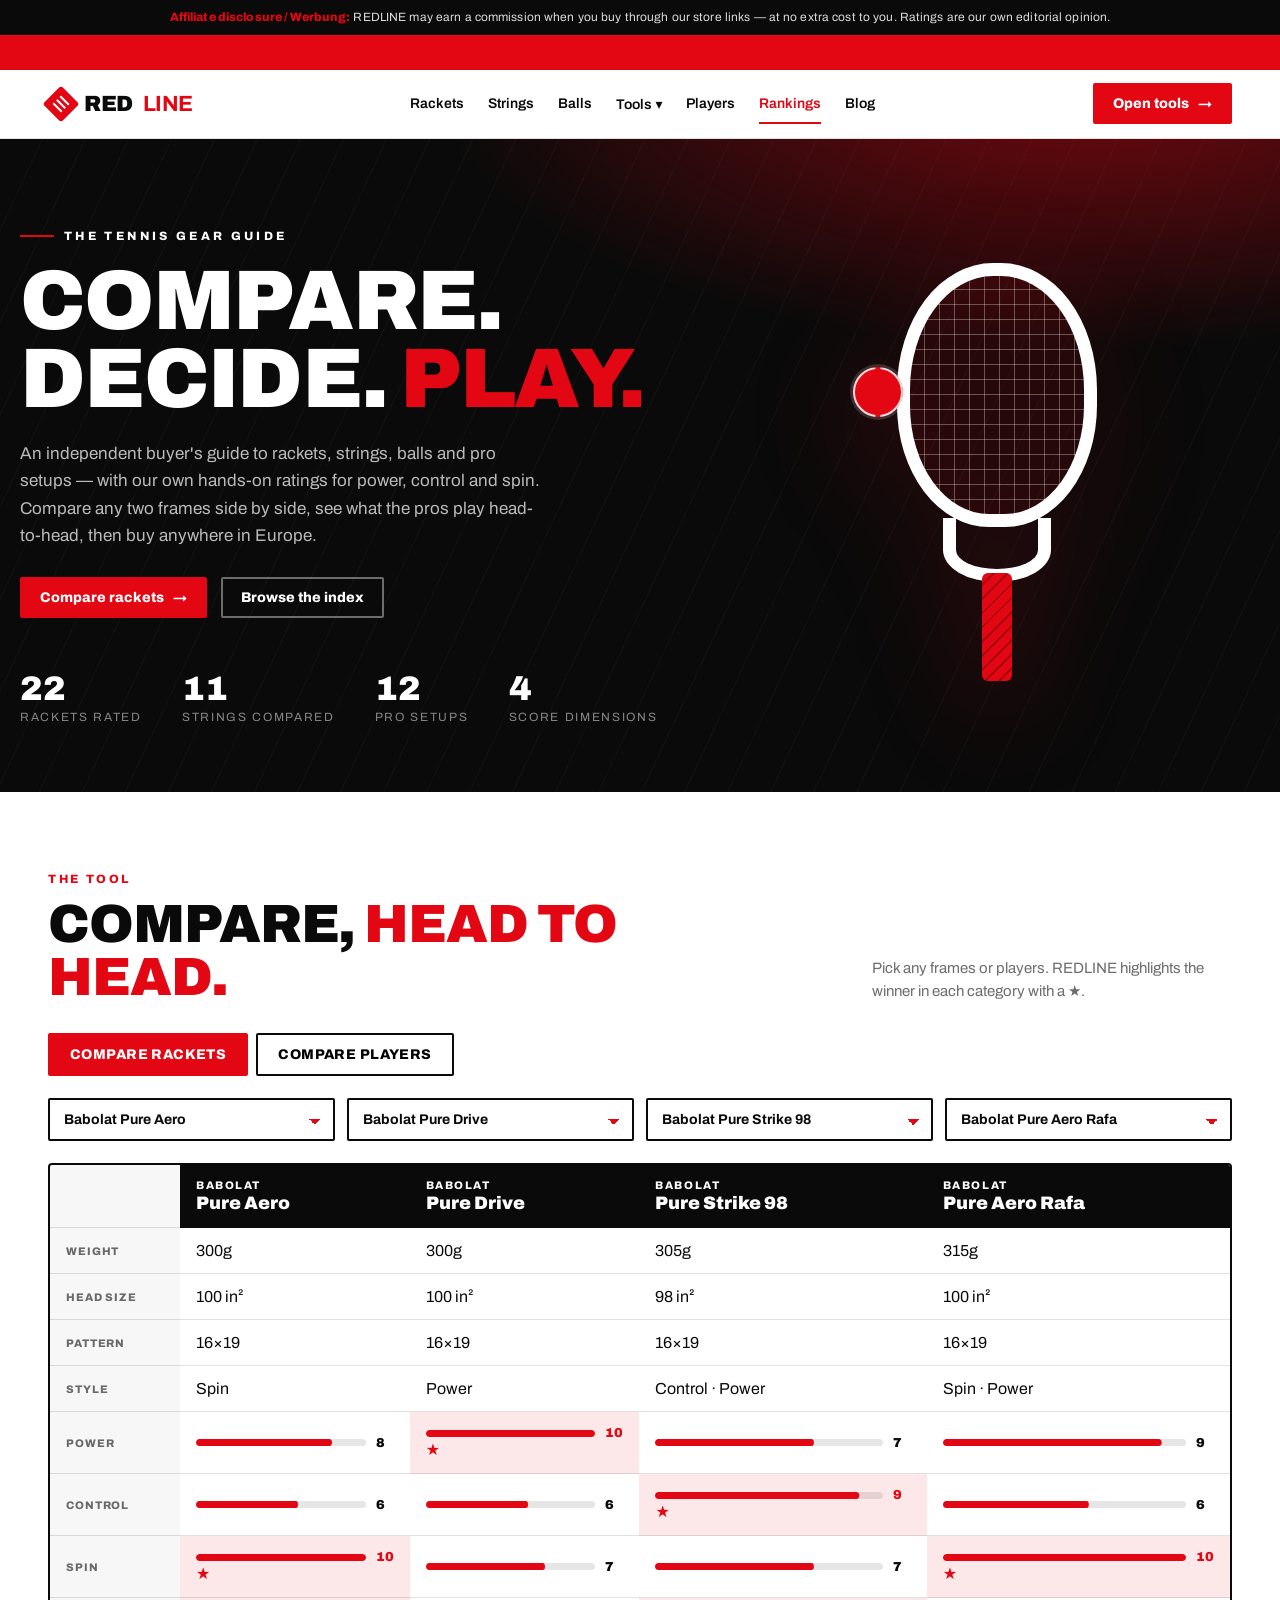
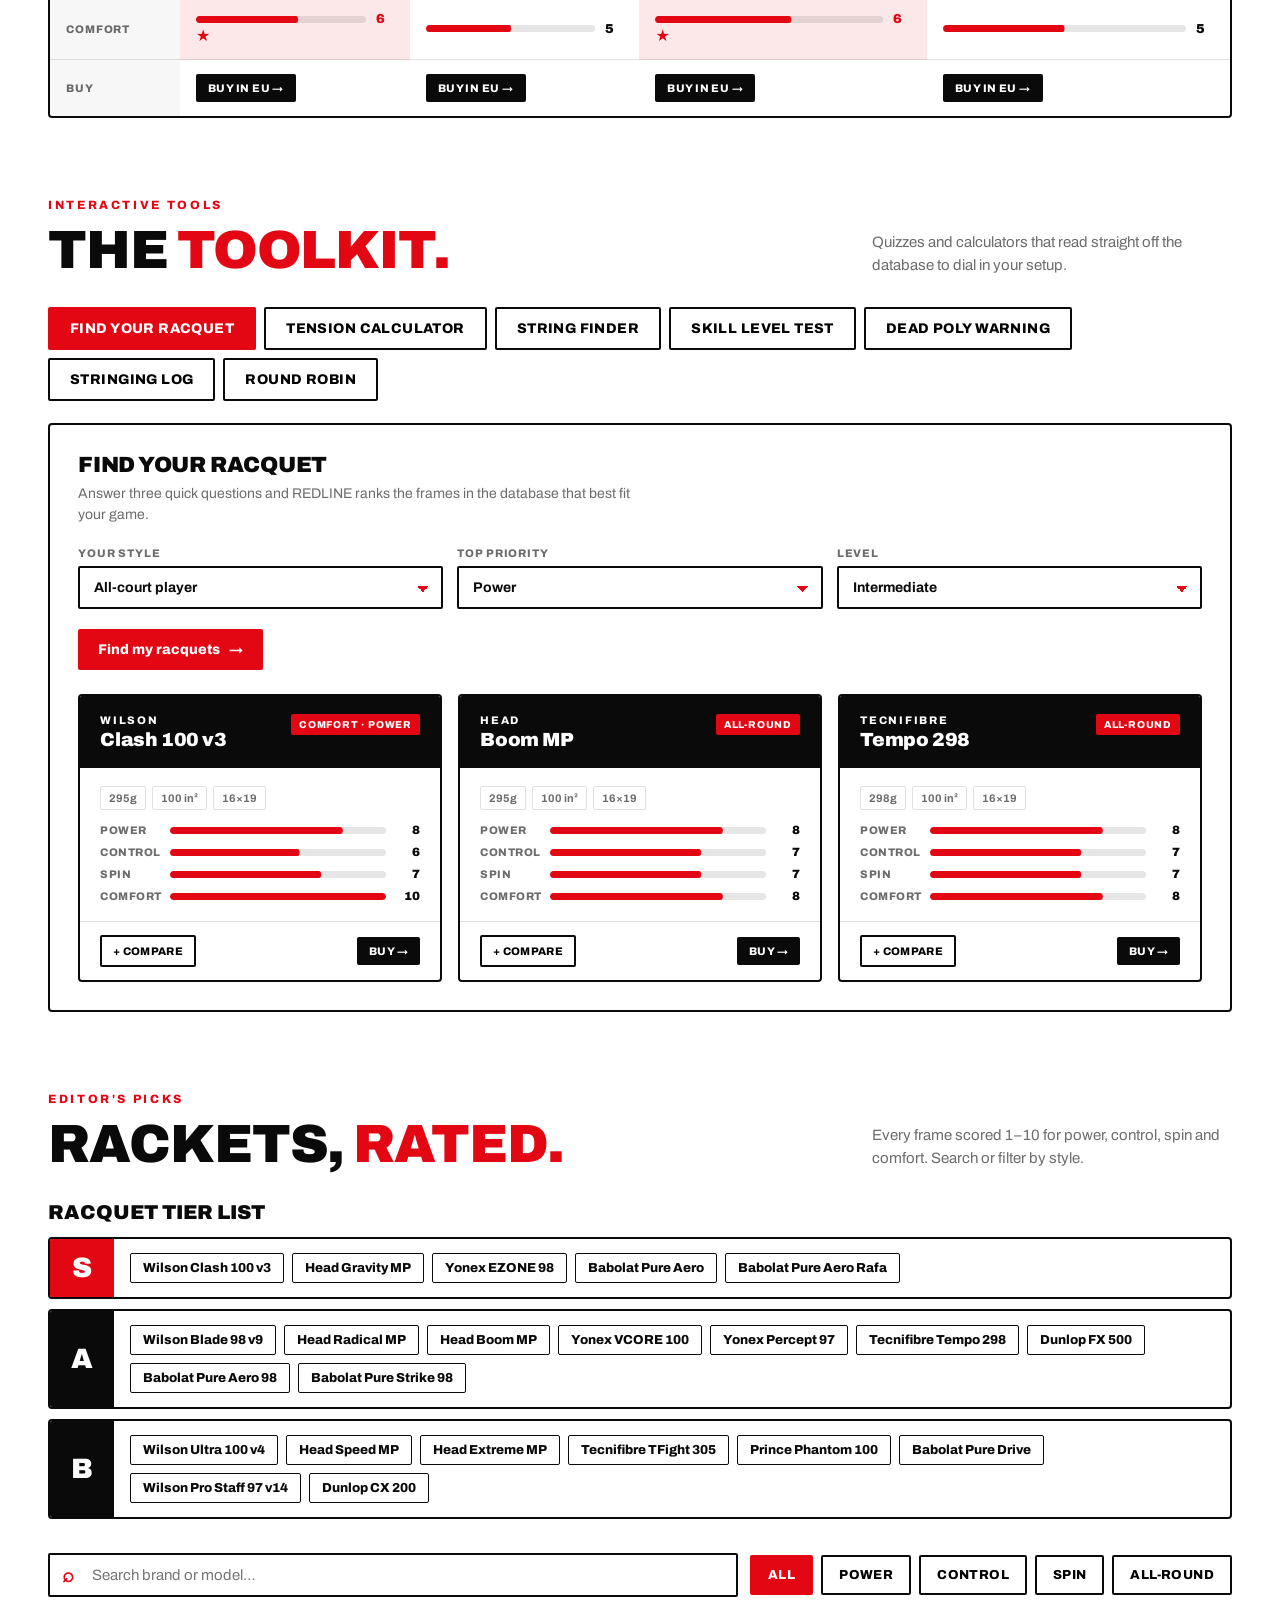
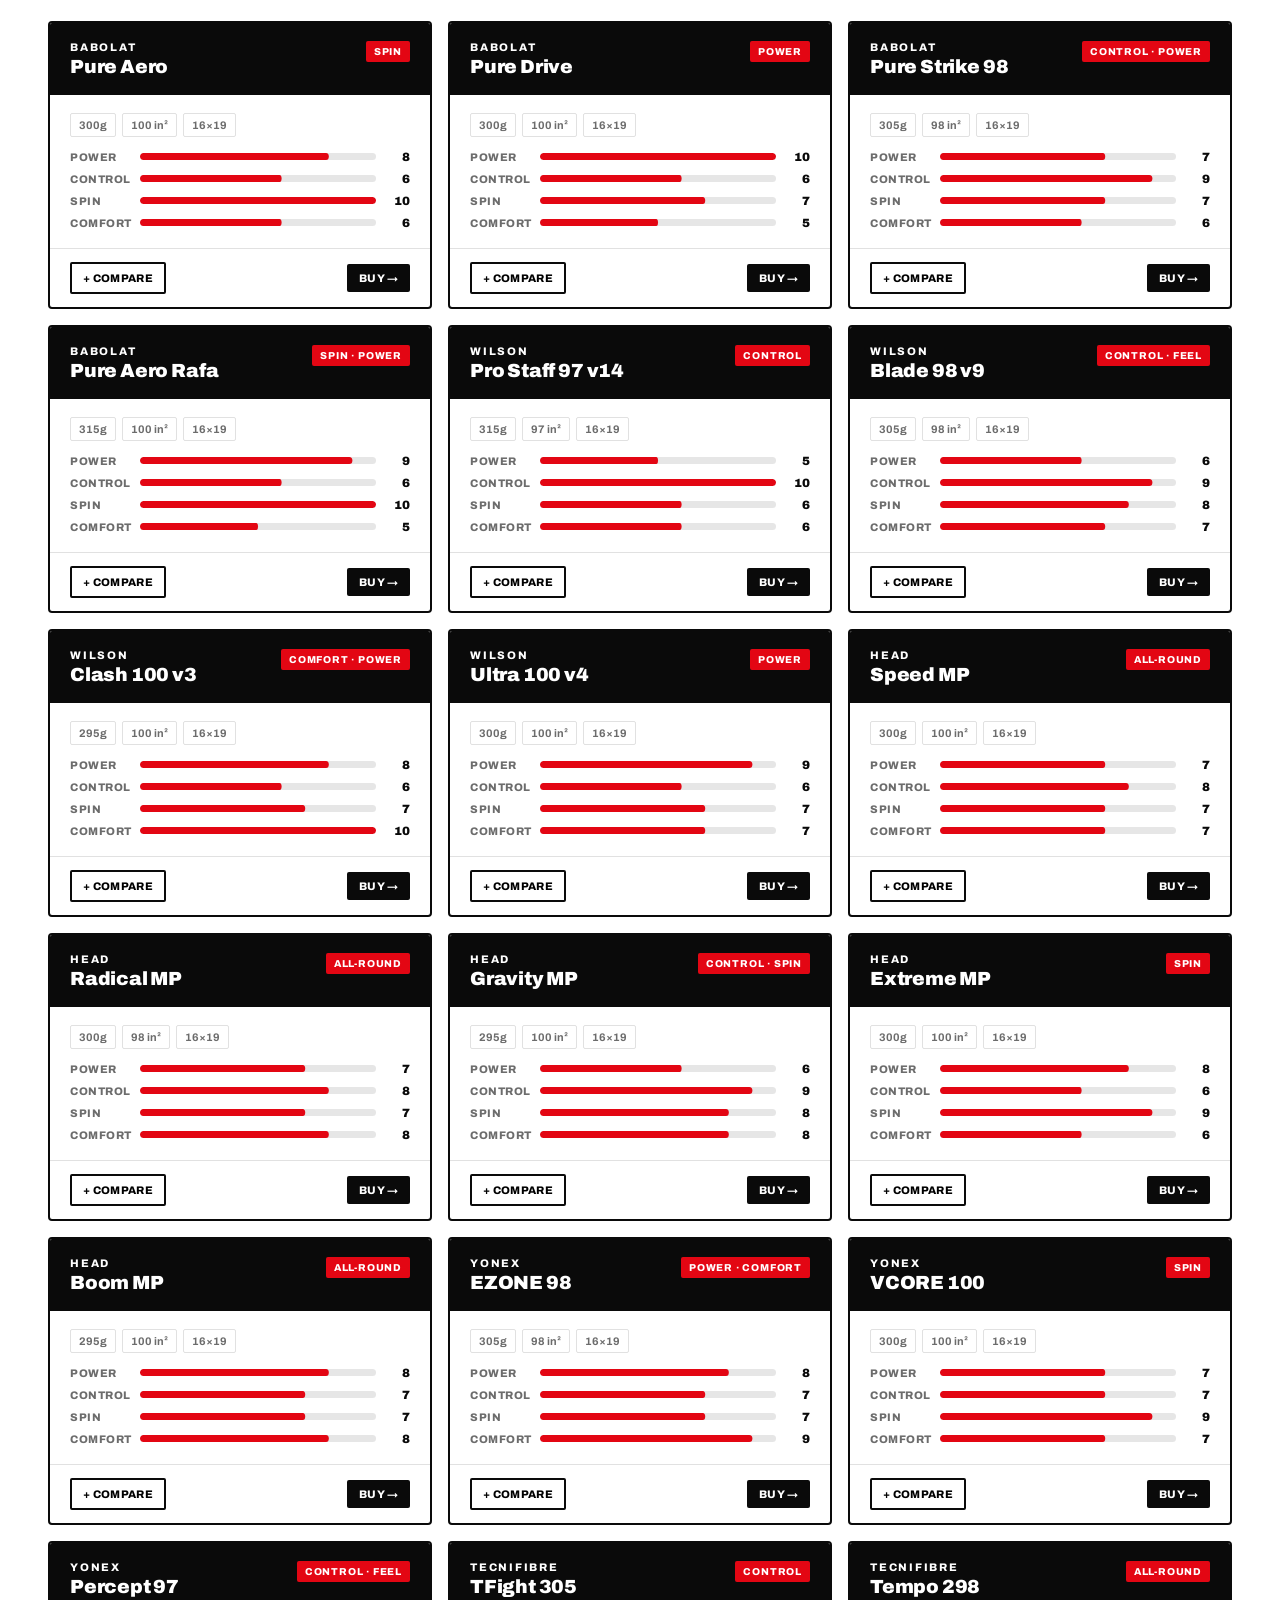
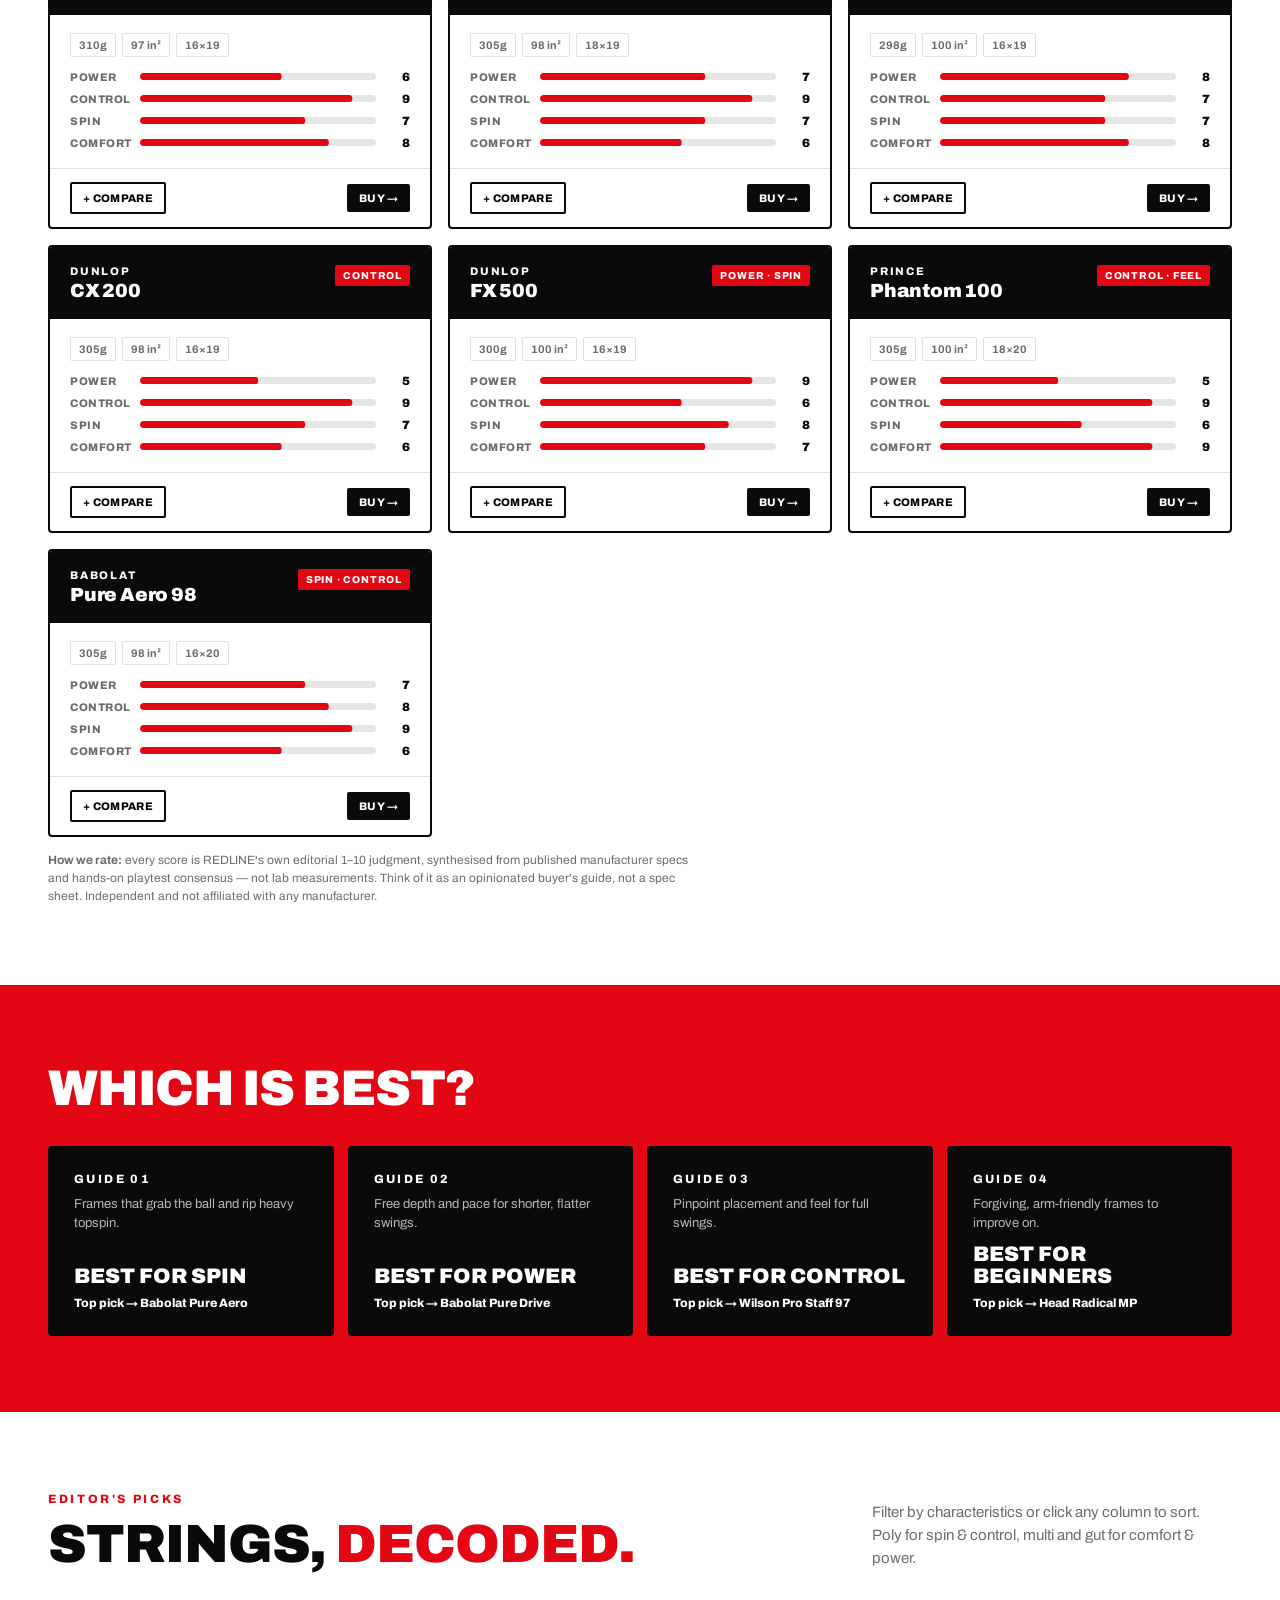
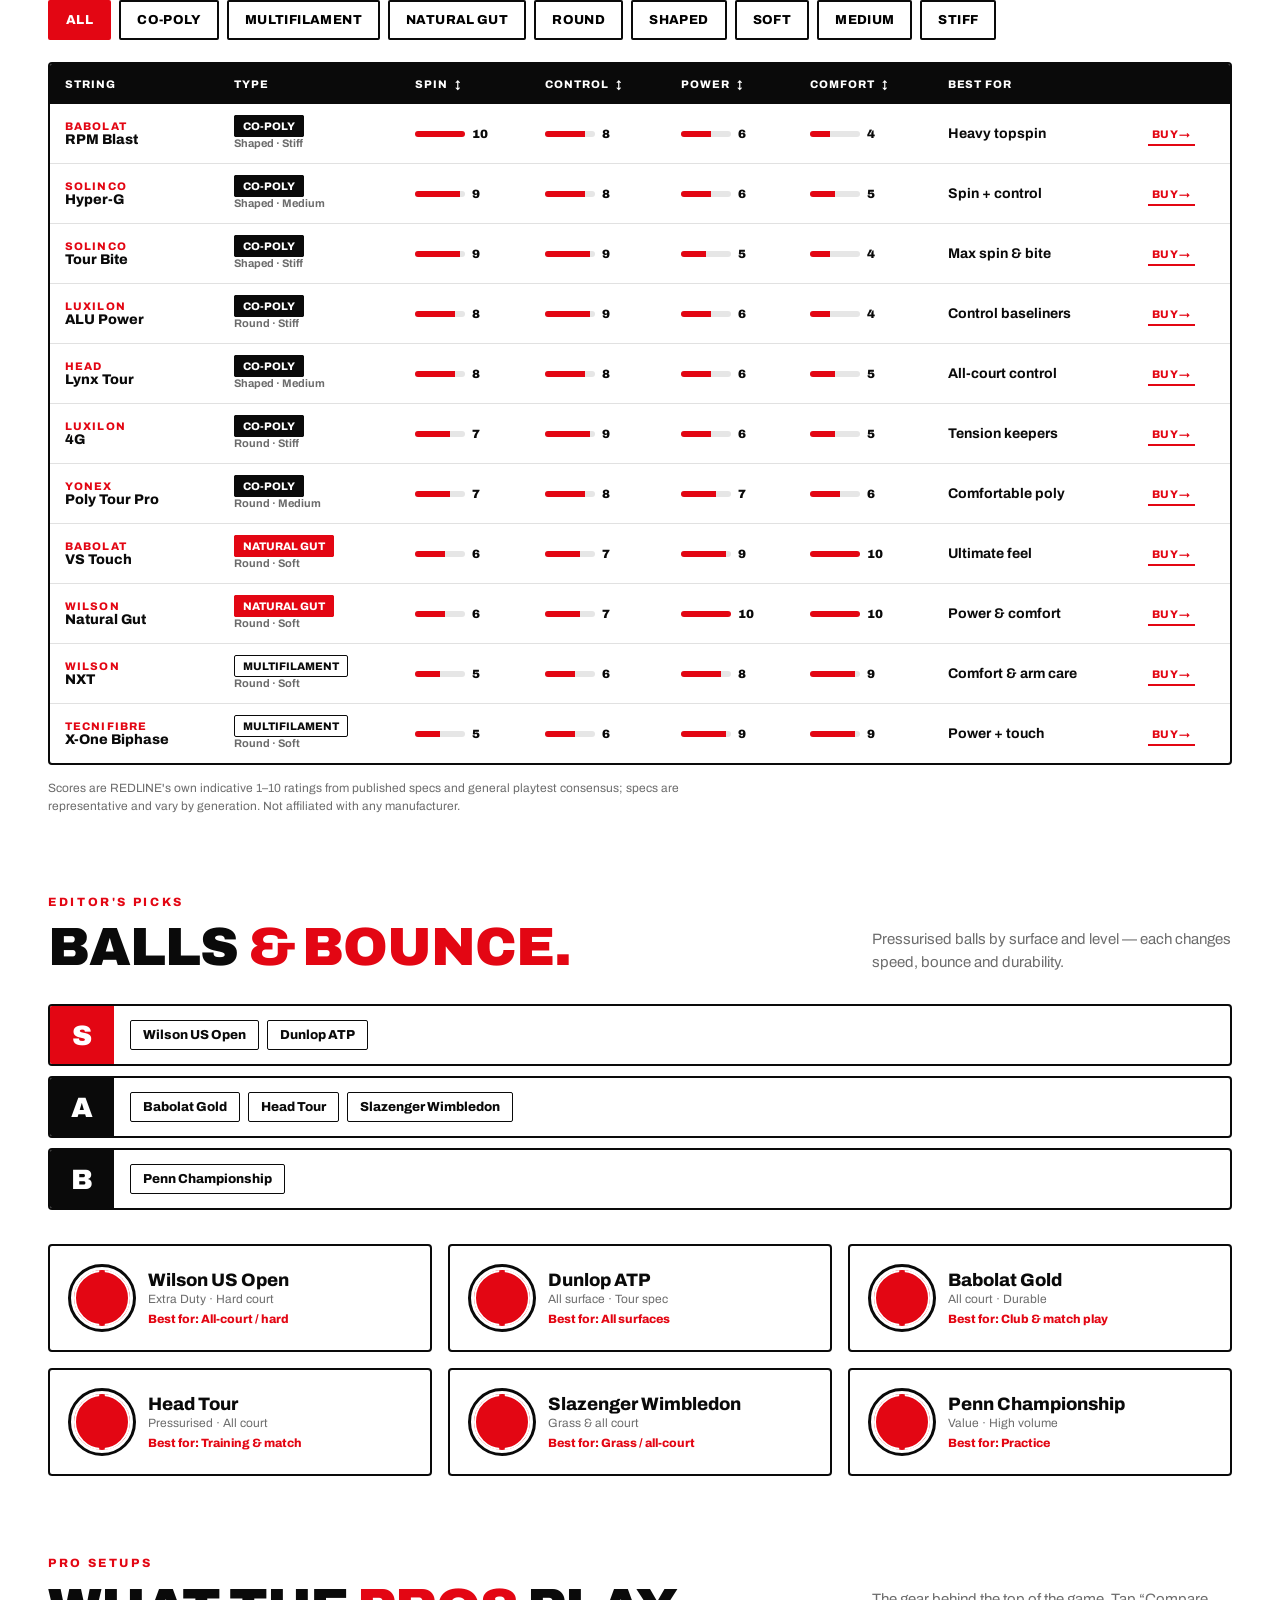
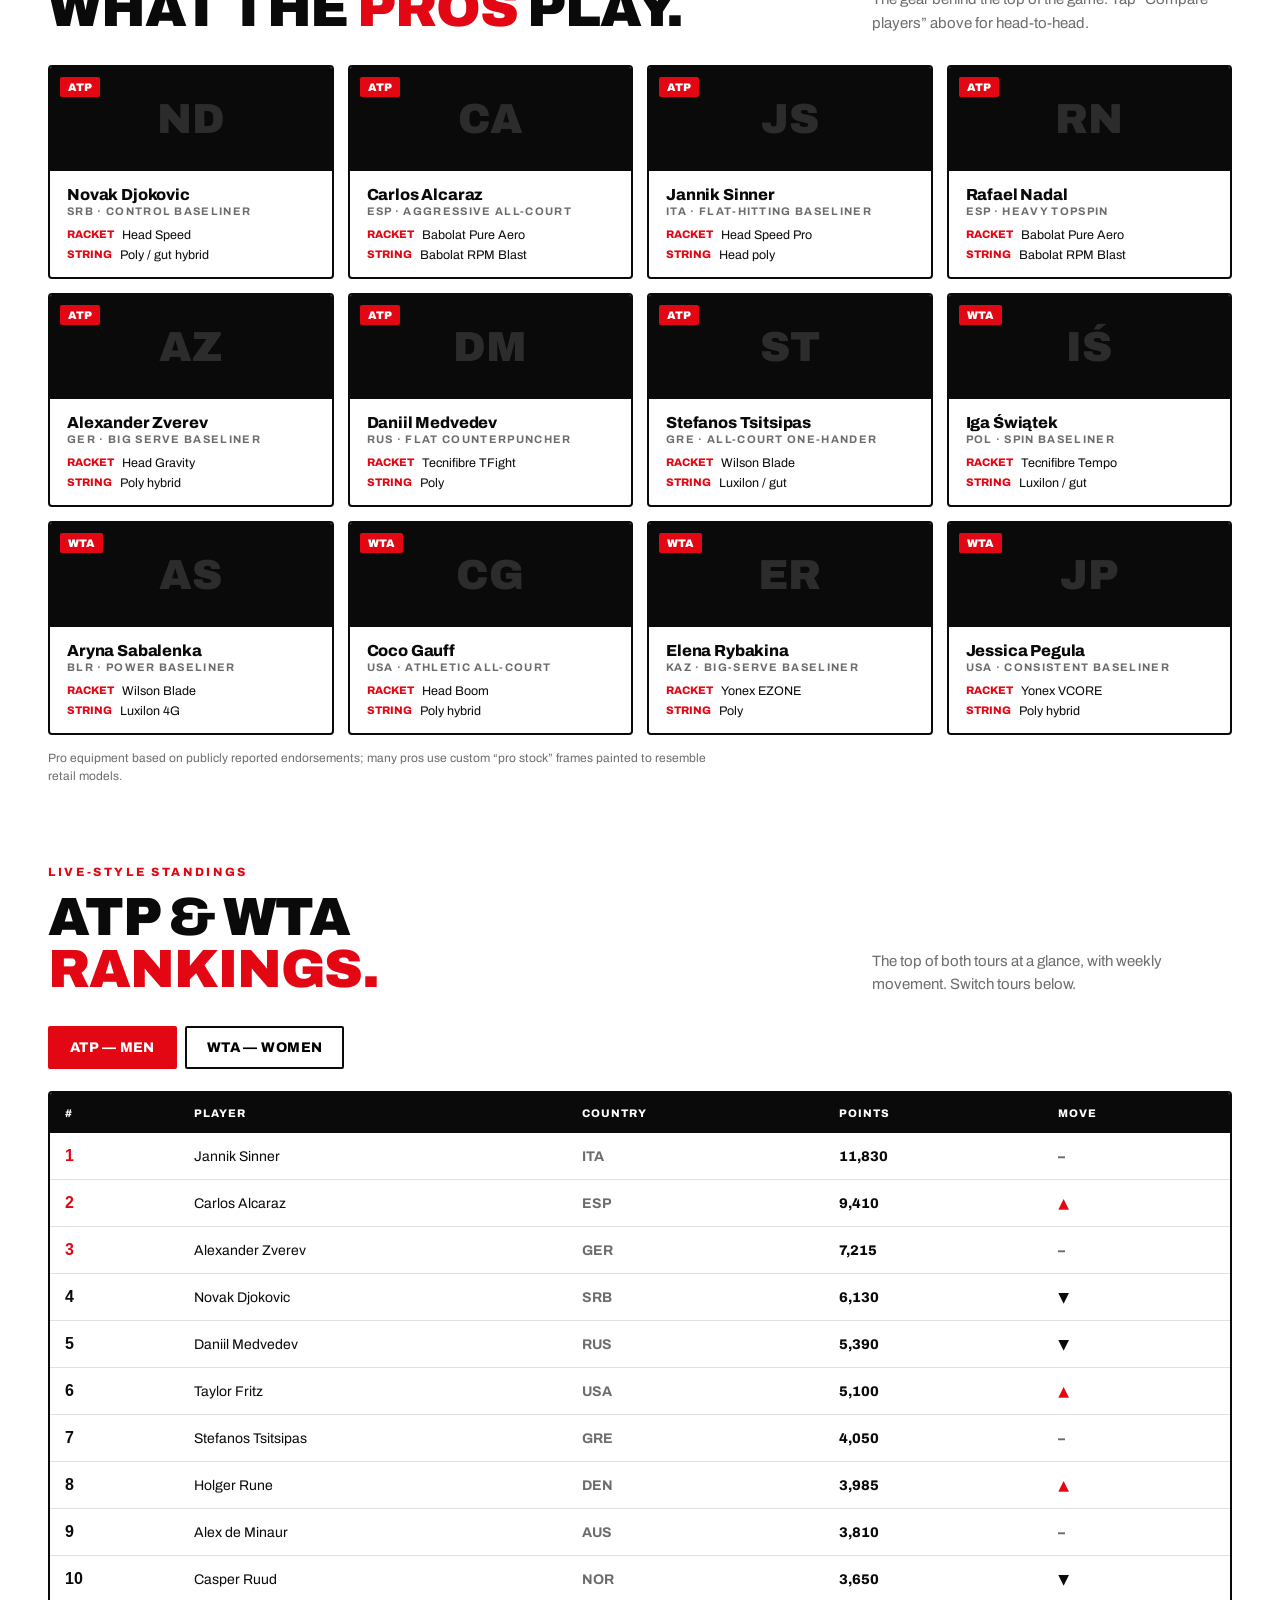
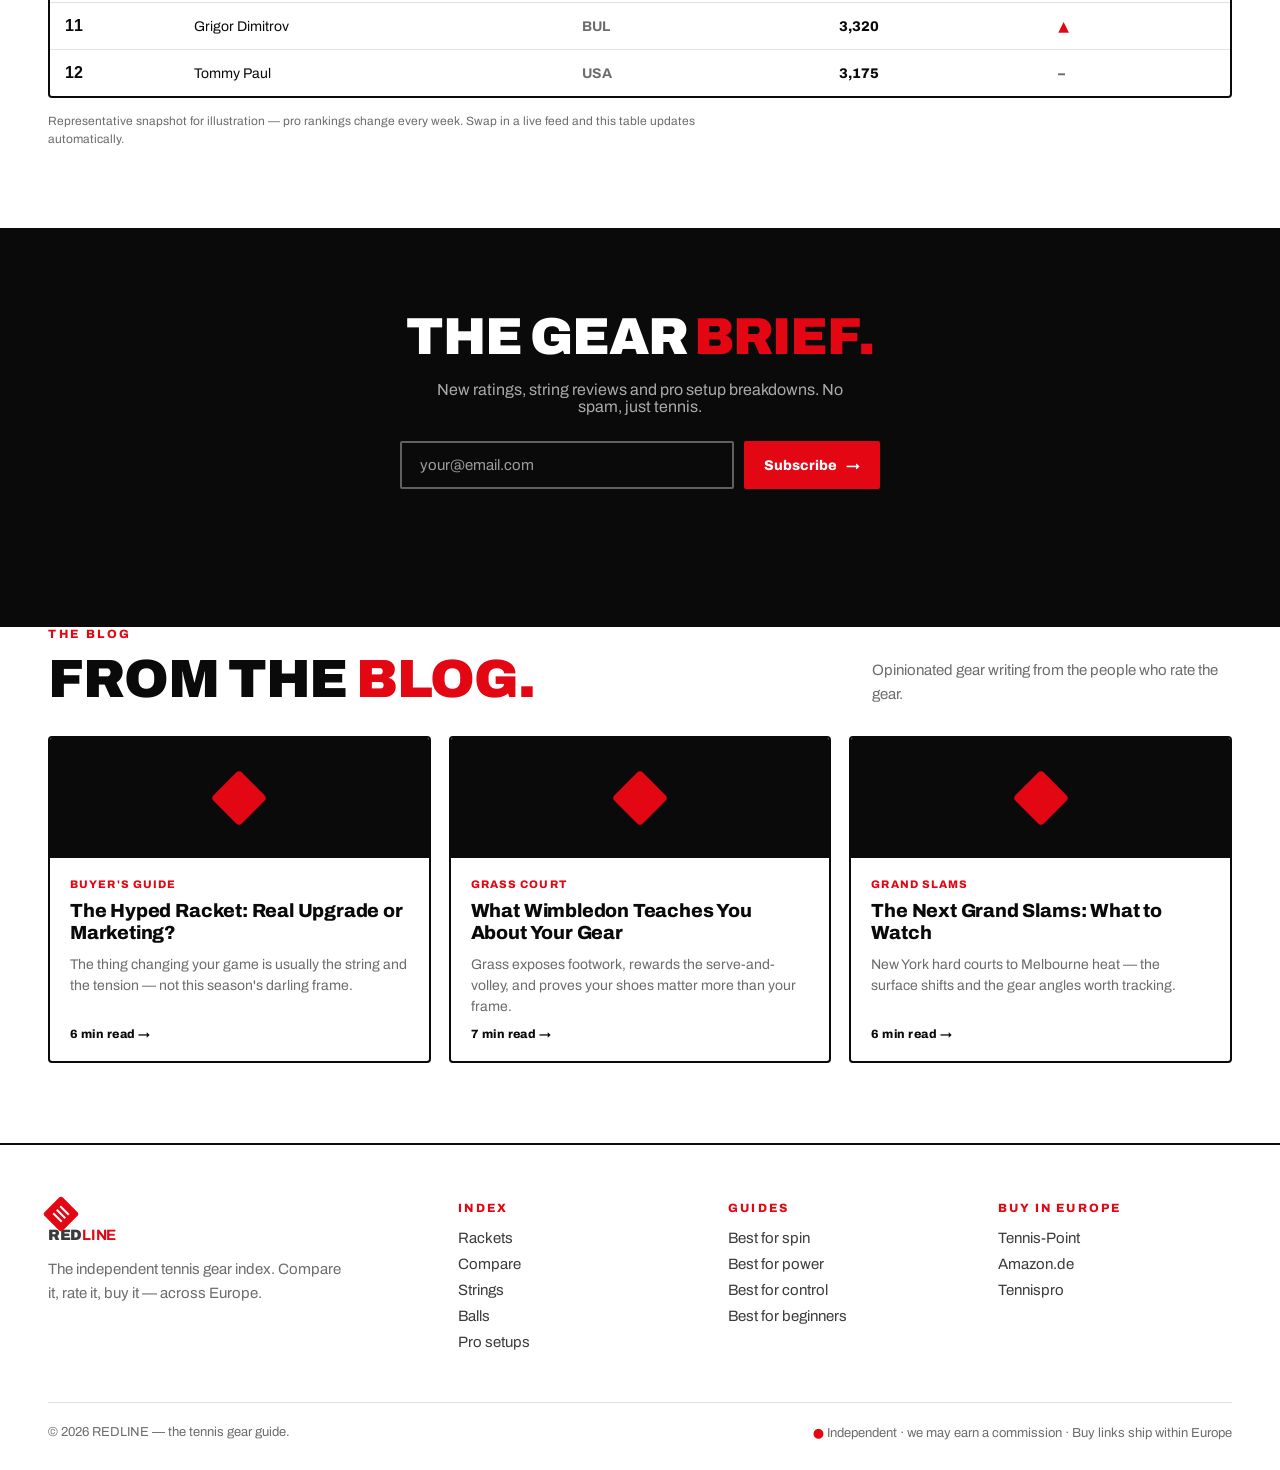
==== index.html @ ac4ca9f0 "REDLINE: multi-page site, blog, a11y + trust + affiliate pass Co-Authored-By: Claude Opus 4.8 (1M co" ====
<!DOCTYPE html>
<html lang="en">
<head>
<meta charset="UTF-8" />
<meta name="viewport" content="width=device-width, initial-scale=1.0" />
<title>REDLINE — The tennis gear guide</title>
<meta name="description" content="REDLINE — the tennis gear guide. Compare rackets and players, search the database, and see power/control/spin ratings. Buy across Europe." />
<link rel="preconnect" href="https://fonts.googleapis.com" />
<link rel="preconnect" href="https://fonts.gstatic.com" crossorigin />
<link href="https://fonts.googleapis.com/css2?family=Archivo:wght@400;500;600;800;900&family=Archivo+Expanded:wght@800;900&display=swap" rel="stylesheet" />
<link rel="stylesheet" href="styles.css" />
</head>
<body>
<a href="#main" class="skip">Skip to content</a>

<div class="disclosure"><b>Affiliate disclosure / Werbung:</b> REDLINE may earn a commission when you buy through our store links — at no extra cost to you. Ratings are our own editorial opinion.</div>

<div class="ticker" aria-hidden="true"><span>
  <b>◆ COMPARE ANY RACKET</b> <b>◆ HEAD-TO-HEAD PRO SETUPS</b> <b>◆ POWER · CONTROL · SPIN SCORES</b> <b>◆ SEARCH THE DATABASE</b> <b>◆ INDEPENDENT REVIEWS</b> <b>◆ BUY ACROSS EUROPE</b>
  <b>◆ COMPARE ANY RACKET</b> <b>◆ HEAD-TO-HEAD PRO SETUPS</b> <b>◆ POWER · CONTROL · SPIN SCORES</b> <b>◆ SEARCH THE DATABASE</b> <b>◆ INDEPENDENT REVIEWS</b> <b>◆ BUY ACROSS EUROPE</b>
</span></div>

<header>
  <div class="wrap nav">
    <a href="#top" class="logo"><span class="mark"></span>RED<b>LINE</b></a>
    <nav class="links">
      <a href="#rackets">Rackets</a>
      <a href="#strings">Strings</a>
      <a href="#balls">Balls</a>
      <button class="megatrigger" id="megaBtn" type="button">Tools ▾</button>
      <a href="#players">Players</a>
      <a href="#rankings">Rankings</a>
      <a href="blog/index.html">Blog</a>
    </nav>
    <a class="btn btn-red" href="#tools">Open tools <span class="arw">→</span></a>
    <button class="burger" id="burgerBtn" type="button" aria-label="Open menu" aria-expanded="false" aria-controls="mega"><span></span><span></span><span></span></button>
  </div>
  <div class="mega" id="mega">
    <div class="wrap megagrid">
      <div class="mcol">
        <h6><span class="mi"></span> Tennis Racquets</h6>
        <a class="mlink" onclick="openTool('find')"><b>Find a Racquet</b><i>Answer a few questions, get frames that fit your game.</i></a>
        <a class="mlink" onclick="goCompare('rackets')"><b>Compare Racquets</b><i>Up to 4 side by side — specs and scores.</i></a>
        <a class="mlink" onclick="goSearch()"><b>Search All Racquets</b><i>Browse every frame by brand, spec or style.</i></a>
        <a class="mlink" onclick="goComfort()"><b>Racquet Comfort Score</b><i>See how arm-friendly a frame really is.</i></a>
        <a class="mlink" onclick="goto('#players')"><b>Pro Player Setups</b><i>What the tour actually plays.</i></a>
      </div>
      <div class="mcol">
        <h6><span class="mi"></span> Tennis Balls</h6>
        <a class="mlink" onclick="goto('#balls')"><b>Ball Tier List</b> <span class="nw">Ranked</span><i>Every ball ranked S to B tier.</i></a>
        <a class="mlink" onclick="goto('#balls')"><b>Search All Balls</b><i>Browse balls by surface and level.</i></a>
        <a class="mlink" onclick="goto('#balls')"><b>Find Tennis Balls</b><i>Match a ball to your court and level.</i></a>
      </div>
      <div class="mcol">
        <h6><span class="mi"></span> Tennis Strings</h6>
        <a class="mlink" onclick="openTool('string')"><b>Find Tennis Strings</b> <span class="nw">New</span><i>Slide once, get an instant recommendation.</i></a>
        <a class="mlink" onclick="goto('#strings')"><b>Compare &amp; Sort Strings</b><i>Rank the full table by spin, control or comfort.</i></a>
        <a class="mlink" onclick="goto('#strings')"><b>Search All Strings</b><i>Filter by type and characteristics.</i></a>
      </div>
      <div class="mcol">
        <h6><span class="mi"></span> Others</h6>
        <a class="mlink" onclick="openTool('tension')"><b>Perfect Tension Calculator</b> <span class="nw">Popular</span><i>One tension range dialled to how you play.</i></a>
        <a class="mlink" onclick="openTool('deadpoly')"><b>Dead Poly Warning</b><i>Know when your poly bed has gone dead.</i></a>
        <a class="mlink" onclick="openTool('skill')"><b>Skill Level Test</b><i>Estimate your real playing level in 4 taps.</i></a>
        <a class="mlink" onclick="openTool('log')"><b>Stringing Log</b><i>Track every restring and its age.</i></a>
        <a class="mlink" onclick="openTool('find')"><b>Beginner Setup Quest</b><i>Build a first racquet + string setup, no guessing.</i></a>
        <a class="mlink" onclick="openTool('rr')"><b>Round Robin Generator</b><i>Fair singles schedules — export to CSV.</i></a>
        <a class="mlink" onclick="goto('#rankings')"><b>ATP / WTA Rankings</b><i>Live-style tour standings.</i></a>
        <a class="mlink" onclick="goto('#guides')"><b>Buying Guides</b><i>Best for spin, power, control, beginners.</i></a>
      </div>
    </div>
  </div>
</header>
<a id="top"></a>

<main id="main">
<section class="hero" style="padding:0">
  <div class="wrap hero-inner">
    <div class="hcopy">
      <span class="kicker reveal in">The tennis gear guide</span>
      <h1 class="reveal in">Compare. Decide. <em>Play.</em></h1>
      <p class="reveal in">An independent buyer's guide to rackets, strings, balls and pro setups — with our own hands-on ratings for power, control and spin. Compare any two frames side by side, see what the pros play head-to-head, then buy anywhere in Europe.</p>
      <div class="hero-cta reveal in">
        <a class="btn btn-red" href="#compare">Compare rackets <span class="arw">→</span></a>
        <a class="btn btn-ghost" href="#rackets">Browse the index</a>
      </div>
      <div class="hstats reveal in">
        <div class="s"><b id="statR">0</b><span>Rackets rated</span></div>
        <div class="s"><b id="statS">0</b><span>Strings compared</span></div>
        <div class="s"><b id="statP">0</b><span>Pro setups</span></div>
        <div class="s"><b>4</b><span>Score dimensions</span></div>
      </div>
    </div>
    <div class="racq reveal in" aria-hidden="true">
      <div class="rhead"></div><div class="rsv"></div><div class="rsh"></div><div class="rthroat"></div><div class="rhandle"></div><div class="rball"></div>
    </div>
  </div>
</section>

<!-- COMPARE TOOL -->
<section id="compare">
  <div class="wrap">
    <div class="shead reveal">
      <div class="lft"><span class="eyebrow">The tool</span><h2>Compare, <em>head to head.</em></h2></div>
      <p class="sub">Pick any frames or players. REDLINE highlights the winner in each category with a ★.</p>
    </div>
    <div class="cmp-tabs reveal">
      <button class="cmp-tab on" data-t="rackets" onclick="switchCmp('rackets')">Compare rackets</button>
      <button class="cmp-tab" data-t="players" onclick="switchCmp('players')">Compare players</button>
    </div>

    <div id="cmpRackets">
      <div class="cmp-pick">
        <select class="sel" id="cr0" aria-label="Compare racket slot 1"></select>
        <select class="sel" id="cr1" aria-label="Compare racket slot 2"></select>
        <select class="sel" id="cr2" aria-label="Compare racket slot 3"></select>
        <select class="sel" id="cr3" aria-label="Compare racket slot 4"></select>
      </div>
      <div class="cmptbl reveal"><table id="crTable"></table></div>
    </div>

    <div id="cmpPlayers" style="display:none">
      <div class="cmp-pick">
        <select class="sel" id="cp0" aria-label="Compare player slot 1"></select>
        <select class="sel" id="cp1" aria-label="Compare player slot 2"></select>
      </div>
      <div id="h2h" class="reveal"></div>
    </div>
  </div>
</section>

<!-- TOOLS -->
<section id="tools" style="padding-top:0">
  <div class="wrap">
    <div class="shead reveal">
      <div class="lft"><span class="eyebrow">Interactive tools</span><h2>The <em>toolkit.</em></h2></div>
      <p class="sub">Quizzes and calculators that read straight off the database to dial in your setup.</p>
    </div>
    <div class="cmp-tabs reveal" id="toolTabs" style="flex-wrap:wrap">
      <button class="cmp-tab on" data-tool="find" onclick="openTool('find')">Find your racquet</button>
      <button class="cmp-tab" data-tool="tension" onclick="openTool('tension')">Tension calculator</button>
      <button class="cmp-tab" data-tool="string" onclick="openTool('string')">String finder</button>
      <button class="cmp-tab" data-tool="skill" onclick="openTool('skill')">Skill level test</button>
      <button class="cmp-tab" data-tool="deadpoly" onclick="openTool('deadpoly')">Dead poly warning</button>
      <button class="cmp-tab" data-tool="log" onclick="openTool('log')">Stringing log</button>
      <button class="cmp-tab" data-tool="rr" onclick="openTool('rr')">Round robin</button>
    </div>
    <div class="toolbox reveal">
      <!-- FIND -->
      <div class="tool" id="tool-find">
        <h3>Find your racquet</h3>
        <p class="thint">Answer three quick questions and REDLINE ranks the frames in the database that best fit your game.</p>
        <div class="qgrid">
          <div class="qfield"><label>Your style</label><select class="sel" id="f_style">
            <option value="power">Aggressive baseliner</option><option value="allround" selected>All-court player</option>
            <option value="control">Control &amp; touch</option><option value="spin">Heavy topspin</option></select></div>
          <div class="qfield"><label>Top priority</label><select class="sel" id="f_prio">
            <option value="power">Power</option><option value="control">Control</option>
            <option value="spin">Spin</option><option value="comfort">Comfort</option></select></div>
          <div class="qfield"><label>Level</label><select class="sel" id="f_level">
            <option value="beg">Beginner</option><option value="int" selected>Intermediate</option><option value="adv">Advanced</option></select></div>
        </div>
        <button class="btn btn-red" onclick="runFind()">Find my racquets <span class="arw">→</span></button>
        <div class="grid" id="findResults" style="margin-top:24px"></div>
      </div>
      <!-- TENSION -->
      <div class="tool" id="tool-tension" style="display:none">
        <h3>Perfect tension calculator</h3>
        <p class="thint">A starting string tension tuned to your string type, swing and what you want more of. Adjust ±1 kg to taste.</p>
        <div class="qgrid">
          <div class="qfield"><label>String type</label><select class="sel" id="t_type">
            <option value="poly">Co-poly</option><option value="multi">Multifilament</option><option value="gut">Natural gut</option></select></div>
          <div class="qfield"><label>Swing style</label><select class="sel" id="t_swing">
            <option value="full">Full, fast swing</option><option value="compact">Compact / shorter swing</option></select></div>
          <div class="qfield"><label>You want more</label><select class="sel" id="t_goal">
            <option value="control">Control</option><option value="power">Power</option></select></div>
        </div>
        <button class="btn btn-red" onclick="runTension()">Calculate tension <span class="arw">→</span></button>
        <div class="tout" id="tensionOut"></div>
      </div>
      <!-- STRING FINDER -->
      <div class="tool" id="tool-string" style="display:none">
        <h3>String finder</h3>
        <p class="thint">Slide toward what matters most to you and REDLINE recommends the closest match from the string database.</p>
        <input type="range" class="rng" id="sf_range" min="0" max="100" value="50" aria-label="Spin to comfort priority" />
        <div class="rnglabels"><span>◀ Max spin &amp; control</span><span>Max comfort &amp; power ▶</span></div>
        <div class="sfnow">You're prioritising: <b id="sfNow">Balanced</b></div>
        <button class="btn btn-red" onclick="runString()">Recommend a string <span class="arw">→</span></button>
        <div class="sfcard" id="stringOut"></div>
      </div>
      <!-- SKILL TEST -->
      <div class="tool" id="tool-skill" style="display:none">
        <h3>Skill level test</h3>
        <p class="thint">Four quick questions to estimate your NTRP-style level and the kind of frame that suits it.</p>
        <div class="qz" id="skillQuiz"></div>
        <button class="btn btn-red" onclick="runSkill()">See my level <span class="arw">→</span></button>
        <div class="lvlout" id="skillOut"></div>
      </div>
      <!-- ROUND ROBIN -->
      <div class="tool" id="tool-rr" style="display:none">
        <h3>Round robin generator</h3>
        <p class="thint">Enter player names (one per line). REDLINE builds a fair single round-robin where everyone plays everyone once.</p>
        <label for="rrNames" class="sr-only">Player names, one per line</label>
        <textarea id="rrNames" rows="6" placeholder="Rafael&#10;Novak&#10;Carlos&#10;Jannik&#10;Coco&#10;Iga" aria-label="Player names, one per line"></textarea>
        <div class="rrbtns">
          <button class="btn btn-red" onclick="runRR()">Generate schedule <span class="arw">→</span></button>
          <button class="btn btn-ghost" onclick="downloadRR()">Download CSV</button>
        </div>
        <div class="rrout" id="rrOut"></div>
      </div>
      <!-- DEAD POLY -->
      <div class="tool" id="tool-deadpoly" style="display:none">
        <h3>Dead poly warning</h3>
        <p class="thint">Co-poly strings lose their snap-back and go “dead” long before they break. Tell us your usage and REDLINE estimates whether it's time to restring.</p>
        <div class="qgrid">
          <div class="qfield"><label>Hours played since restring</label><select class="sel" id="dp_hours">
            <option value="5">Under 5 hours</option><option value="10" selected>5–10 hours</option>
            <option value="18">10–20 hours</option><option value="28">20–30 hours</option><option value="40">30+ hours</option></select></div>
          <div class="qfield"><label>Your game</label><select class="sel" id="dp_game">
            <option value="1.3">Heavy topspin / big hitter</option><option value="1" selected>All-court / medium pace</option><option value="0.75">Casual / flatter</option></select></div>
          <div class="qfield"><label>Poly stiffness</label><select class="sel" id="dp_stiff">
            <option value="1.25">Stiff (full poly)</option><option value="1" selected>Medium</option><option value="0.85">Soft / co-poly</option></select></div>
        </div>
        <button class="btn btn-red" onclick="runDeadPoly()">Check my strings <span class="arw">→</span></button>
        <div class="tout" id="deadOut"></div>
      </div>
      <!-- STRINGING LOG -->
      <div class="tool" id="tool-log" style="display:none">
        <h3>Stringing log</h3>
        <p class="thint">Track every restring so you know exactly how old your current bed is. Saved in your browser only.</p>
        <div class="qgrid" style="grid-template-columns:repeat(4,1fr)">
          <div class="qfield"><label>Date</label><input class="sel" type="date" id="lg_date" style="appearance:auto;background-image:none;padding-right:14px"></div>
          <div class="qfield"><label>Racquet</label><input class="sel" type="text" id="lg_racquet" placeholder="e.g. Pure Aero" style="background-image:none;padding-right:14px"></div>
          <div class="qfield"><label>String</label><input class="sel" type="text" id="lg_string" placeholder="e.g. RPM Blast" style="background-image:none;padding-right:14px"></div>
          <div class="qfield"><label>Tension (kg)</label><input class="sel" type="text" id="lg_tension" placeholder="e.g. 24" style="background-image:none;padding-right:14px"></div>
        </div>
        <button class="btn btn-red" onclick="addLog()">Add entry <span class="arw">→</span></button>
        <div class="tblwrap" id="logWrap" style="margin-top:22px;display:none">
          <table class="data"><thead><tr><th>Date</th><th>Racquet</th><th>String</th><th>Tension</th><th>Age</th><th></th></tr></thead><tbody id="logBody"></tbody></table>
        </div>
      </div>
    </div>
  </div>
</section>

<!-- RACKET DATABASE -->
<section id="rackets" style="padding-top:0">
  <div class="wrap">
    <div class="shead reveal">
      <div class="lft"><span class="eyebrow">Editor's picks</span><h2>Rackets, <em>rated.</em></h2></div>
      <p class="sub">Every frame scored 1–10 for power, control, spin and comfort. Search or filter by style.</p>
    </div>
    <h3 style="font-family:'Archivo Expanded','Archivo',sans-serif;font-weight:900;text-transform:uppercase;font-size:20px;margin-bottom:14px" class="reveal">Racquet tier list</h3>
    <div class="tiers reveal" id="racketTiers"></div>
    <div class="controls reveal">
      <div class="search"><input id="rSearch" type="text" placeholder="Search brand or model…" aria-label="Search rackets" /></div>
      <div class="chips" id="chips">
        <button class="chip on" data-f="all">All</button>
        <button class="chip" data-f="power">Power</button>
        <button class="chip" data-f="control">Control</button>
        <button class="chip" data-f="spin">Spin</button>
        <button class="chip" data-f="allround">All-round</button>
      </div>
    </div>
    <div class="grid" id="racketGrid"></div>
    <p class="disc"><strong>How we rate:</strong> every score is REDLINE's own editorial 1–10 judgment, synthesised from published manufacturer specs and hands-on playtest consensus — not lab measurements. Think of it as an opinionated buyer's guide, not a spec sheet. Independent and not affiliated with any manufacturer.</p>
  </div>
</section>

<section class="band" style="padding:0" id="guides">
  <div class="wrap">
    <h2 class="reveal in">Which is best?</h2>
    <div class="guides">
      <a class="guide reveal in" href="#rackets" onclick="setFilter('spin')"><span class="g-no">GUIDE 01</span><p>Frames that grab the ball and rip heavy topspin.</p><h3>Best for spin</h3><span class="pick">Top pick → Babolat Pure Aero</span></a>
      <a class="guide reveal in" href="#rackets" onclick="setFilter('power')"><span class="g-no">GUIDE 02</span><p>Free depth and pace for shorter, flatter swings.</p><h3>Best for power</h3><span class="pick">Top pick → Babolat Pure Drive</span></a>
      <a class="guide reveal in" href="#rackets" onclick="setFilter('control')"><span class="g-no">GUIDE 03</span><p>Pinpoint placement and feel for full swings.</p><h3>Best for control</h3><span class="pick">Top pick → Wilson Pro Staff 97</span></a>
      <a class="guide reveal in" href="#rackets" onclick="setFilter('allround')"><span class="g-no">GUIDE 04</span><p>Forgiving, arm-friendly frames to improve on.</p><h3>Best for beginners</h3><span class="pick">Top pick → Head Radical MP</span></a>
    </div>
  </div>
</section>

<section id="strings">
  <div class="wrap">
    <div class="shead reveal">
      <div class="lft"><span class="eyebrow">Editor's picks</span><h2>Strings, <em>decoded.</em></h2></div>
      <p class="sub">Filter by characteristics or click any column to sort. Poly for spin &amp; control, multi and gut for comfort &amp; power.</p>
    </div>
    <div class="chips reveal" id="strChips" style="margin-bottom:22px">
      <button class="chip on" data-sf="all">All</button>
      <button class="chip" data-sf="poly">Co-poly</button>
      <button class="chip" data-sf="multi">Multifilament</button>
      <button class="chip" data-sf="gut">Natural gut</button>
      <button class="chip" data-sf="Round">Round</button>
      <button class="chip" data-sf="Shaped">Shaped</button>
      <button class="chip" data-sf="Soft">Soft</button>
      <button class="chip" data-sf="Medium">Medium</button>
      <button class="chip" data-sf="Stiff">Stiff</button>
    </div>
    <div class="tblwrap reveal">
      <table class="data" id="stringTbl">
        <thead><tr>
          <th data-k="name">String</th><th data-k="type">Type</th>
          <th data-k="spin">Spin <span class="sar">↕</span></th><th data-k="control">Control <span class="sar">↕</span></th>
          <th data-k="power">Power <span class="sar">↕</span></th><th data-k="comfort">Comfort <span class="sar">↕</span></th>
          <th data-k="best">Best for</th><th></th>
        </tr></thead>
        <tbody id="stringBody"></tbody>
      </table>
    </div>
    <p class="disc">Scores are REDLINE's own indicative 1–10 ratings from published specs and general playtest consensus; specs are representative and vary by generation. Not affiliated with any manufacturer.</p>
  </div>
</section>

<section id="balls" style="padding-top:0">
  <div class="wrap">
    <div class="shead reveal">
      <div class="lft"><span class="eyebrow">Editor's picks</span><h2>Balls <em>&amp; bounce.</em></h2></div>
      <p class="sub">Pressurised balls by surface and level — each changes speed, bounce and durability.</p>
    </div>
    <div class="tiers reveal" id="ballTiers"></div>
    <div class="balls" id="ballGrid"></div>
  </div>
</section>

<section id="players" style="padding-top:0">
  <div class="wrap">
    <div class="shead reveal">
      <div class="lft"><span class="eyebrow">Pro setups</span><h2>What the <em>pros</em> play.</h2></div>
      <p class="sub">The gear behind the top of the game. Tap “Compare players” above for head-to-head.</p>
    </div>
    <div class="players" id="playerGrid"></div>
    <p class="disc">Pro equipment based on publicly reported endorsements; many pros use custom “pro stock” frames painted to resemble retail models.</p>
  </div>
</section>

<!-- RANKINGS -->
<section id="rankings" style="padding-top:0">
  <div class="wrap">
    <div class="shead reveal">
      <div class="lft"><span class="eyebrow">Live-style standings</span><h2>ATP &amp; WTA <em>rankings.</em></h2></div>
      <p class="sub">The top of both tours at a glance, with weekly movement. Switch tours below.</p>
    </div>
    <div class="cmp-tabs reveal">
      <button class="cmp-tab on" data-rk="ATP" onclick="showRank('ATP')">ATP — Men</button>
      <button class="cmp-tab" data-rk="WTA" onclick="showRank('WTA')">WTA — Women</button>
    </div>
    <div class="tblwrap reveal">
      <table class="data"><thead><tr><th>#</th><th>Player</th><th>Country</th><th>Points</th><th>Move</th></tr></thead><tbody id="rankBody"></tbody></table>
    </div>
    <p class="disc">Representative snapshot for illustration — pro rankings change every week. Swap in a live feed and this table updates automatically.</p>
  </div>
</section>

<section class="news">
  <div class="wrap"><div class="reveal in">
    <h2>The gear <em>brief.</em></h2>
    <p>New ratings, string reviews and pro setup breakdowns. No spam, just tennis.</p>
    <form class="nform" id="newsForm">
      <label for="newsEmail" class="sr-only">Email address</label>
      <input type="email" id="newsEmail" placeholder="your@email.com" required />
      <button class="btn btn-red" type="submit">Subscribe <span class="arw">→</span></button>
    </form>
    <p id="newsMsg" aria-live="polite" style="font-size:13px;color:rgba(255,255,255,.7);margin-top:14px;min-height:18px"></p>
  </div></div>
</section>

<!-- BLOG TEASER -->
<section id="blog" style="padding-top:0">
  <div class="wrap">
    <div class="shead reveal">
      <div class="lft"><span class="eyebrow">The blog</span><h2>From the <em>blog.</em></h2></div>
      <p class="sub">Opinionated gear writing from the people who rate the gear.</p>
    </div>
    <div class="bloglist">
      <a class="postcard reveal" href="blog/hyped-racket-worth-it.html">
        <div class="pcimg"><span class="pcmark"></span></div>
        <div class="pcbody"><span class="pctag">Buyer's Guide</span><h3>The Hyped Racket: Real Upgrade or Marketing?</h3><p>The thing changing your game is usually the string and the tension — not this season's darling frame.</p><span class="pcread">6 min read →</span></div>
      </a>
      <a class="postcard reveal" href="blog/wimbledon-what-it-teaches-your-gear.html">
        <div class="pcimg"><span class="pcmark"></span></div>
        <div class="pcbody"><span class="pctag">Grass Court</span><h3>What Wimbledon Teaches You About Your Gear</h3><p>Grass exposes footwork, rewards the serve-and-volley, and proves your shoes matter more than your frame.</p><span class="pcread">7 min read →</span></div>
      </a>
      <a class="postcard reveal" href="blog/next-grand-slams-what-to-watch.html">
        <div class="pcimg"><span class="pcmark"></span></div>
        <div class="pcbody"><span class="pctag">Grand Slams</span><h3>The Next Grand Slams: What to Watch</h3><p>New York hard courts to Melbourne heat — the surface shifts and the gear angles worth tracking.</p><span class="pcread">6 min read →</span></div>
      </a>
    </div>
  </div>
</section>
</main>

<footer>
  <div class="wrap">
    <div class="fgrid">
      <div class="fcol fabout"><a href="#top" class="logo"><span class="mark"></span>RED<b>LINE</b></a>
        <p>The independent tennis gear index. Compare it, rate it, buy it — across Europe.</p></div>
      <div class="fcol"><h5>Index</h5><a href="#rackets">Rackets</a><a href="#compare">Compare</a><a href="#strings">Strings</a><a href="#balls">Balls</a><a href="#players">Pro setups</a></div>
      <div class="fcol"><h5>Guides</h5><a href="#guides">Best for spin</a><a href="#guides">Best for power</a><a href="#guides">Best for control</a><a href="#guides">Best for beginners</a></div>
      <div class="fcol"><h5>Buy in Europe</h5>
        <a href="https://www.tennis-point.eu/" target="_blank" rel="noopener">Tennis-Point</a>
        <a href="https://www.amazon.de/s?k=tennis" target="_blank" rel="noopener">Amazon.de</a>
        <a href="https://www.tennispro.eu/" target="_blank" rel="noopener">Tennispro</a></div>
    </div>
    <div class="fbottom"><span>© 2026 REDLINE — the tennis gear guide.</span><span><span class="dot">●</span> Independent · we may earn a commission · Buy links ship within Europe</span></div>
  </div>
</footer>

<script>
  const EU={tp:"https://www.tennis-point.eu/",twe:"https://www.tenniswarehouse-europe.com/",pro:"https://www.tennispro.eu/"};
  // ▼▼ AFFILIATE: paste your Awin/Amazon tracking params here after program approval (e.g. "?awc=XXXX" or "&tag=yourtag-21") ▼▼
  const AFF_TAG="";
  // Deep-link a Buy button to the store's SEARCH for that product (far better attribution than a homepage link).
  // Tennis Warehouse Europe has no affiliate program (per research) → its traffic is rerouted to Tennis-Point.
  function buyLink(item){
    const q=encodeURIComponent(((item.brand?item.brand+" ":"")+item.name).trim());
    let base=item.buy||EU.tp;
    if(base.includes("tenniswarehouse-europe")) base=EU.tp;           // no program → monetizable alternative
    if(base.includes("tennis-point"))  return `https://www.tennis-point.eu/search?q=${q}${AFF_TAG}`;
    if(base.includes("tennispro"))     return `https://www.tennispro.eu/catalogsearch/result/?q=${q}${AFF_TAG}`;
    return `https://www.amazon.de/s?k=${encodeURIComponent(((item.brand?item.brand+" ":"")+item.name+" tennis").trim())}${AFF_TAG}`;
  }
  const buyLabel=item=>`Buy ${((item.brand?item.brand+" ":"")+item.name).trim()} at a European store (opens in new tab)`;

  const rackets=[
    {brand:"Babolat",name:"Pure Aero",style:"spin",badge:"Spin",spec:["300g","100 in²","16×19"],power:8,control:6,spin:10,comfort:6,verdict:"The spin benchmark — aggressive topspin machine.",buy:EU.tp},
    {brand:"Babolat",name:"Pure Drive",style:"power",badge:"Power",spec:["300g","100 in²","16×19"],power:10,control:6,spin:7,comfort:5,verdict:"Effortless pace and depth for compact swings.",buy:EU.tp},
    {brand:"Babolat",name:"Pure Strike 98",style:"control",badge:"Control · Power",spec:["305g","98 in²","16×19"],power:7,control:9,spin:7,comfort:6,verdict:"Crisp precision with a punchy, connected feel.",buy:EU.tp},
    {brand:"Babolat",name:"Pure Aero Rafa",style:"spin",badge:"Spin · Power",spec:["315g","100 in²","16×19"],power:9,control:6,spin:10,comfort:5,verdict:"Heavier, more plowing spin monster.",buy:EU.tp},
    {brand:"Wilson",name:"Pro Staff 97 v14",style:"control",badge:"Control",spec:["315g","97 in²","16×19"],power:5,control:10,spin:6,comfort:6,verdict:"Pure feel and precision for full swings.",buy:EU.twe},
    {brand:"Wilson",name:"Blade 98 v9",style:"control",badge:"Control · Feel",spec:["305g","98 in²","16×19"],power:6,control:9,spin:8,comfort:7,verdict:"Flexible, plush and razor-accurate.",buy:EU.twe},
    {brand:"Wilson",name:"Clash 100 v3",style:"allround",badge:"Comfort · Power",spec:["295g","100 in²","16×19"],power:8,control:6,spin:7,comfort:10,verdict:"Uniquely flexible and easy on the arm.",buy:EU.twe},
    {brand:"Wilson",name:"Ultra 100 v4",style:"power",badge:"Power",spec:["300g","100 in²","16×19"],power:9,control:6,spin:7,comfort:7,verdict:"Big, stable and forgiving pop.",buy:EU.twe},
    {brand:"Head",name:"Speed MP",style:"allround",badge:"All-round",spec:["300g","100 in²","16×19"],power:7,control:8,spin:7,comfort:7,verdict:"Balanced do-everything modern frame.",buy:EU.tp},
    {brand:"Head",name:"Radical MP",style:"allround",badge:"All-round",spec:["300g","98 in²","16×19"],power:7,control:8,spin:7,comfort:8,verdict:"Forgiving, comfortable and easy to improve on.",buy:EU.pro},
    {brand:"Head",name:"Gravity MP",style:"control",badge:"Control · Spin",spec:["295g","100 in²","16×19"],power:6,control:9,spin:8,comfort:8,verdict:"Comfortable control with easy spin access.",buy:EU.tp},
    {brand:"Head",name:"Extreme MP",style:"spin",badge:"Spin",spec:["300g","100 in²","16×19"],power:8,control:6,spin:9,comfort:6,verdict:"Spin-friendly with a lively, whippy feel.",buy:EU.tp},
    {brand:"Head",name:"Boom MP",style:"allround",badge:"All-round",spec:["295g","100 in²","16×19"],power:8,control:7,spin:7,comfort:8,verdict:"Smooth, stable and easy to swing fast.",buy:EU.pro},
    {brand:"Yonex",name:"EZONE 98",style:"power",badge:"Power · Comfort",spec:["305g","98 in²","16×19"],power:8,control:7,spin:7,comfort:9,verdict:"Pocketed feel with pace and comfort.",buy:EU.twe},
    {brand:"Yonex",name:"VCORE 100",style:"spin",badge:"Spin",spec:["300g","100 in²","16×19"],power:7,control:7,spin:9,comfort:7,verdict:"Explosive spin with a lively response.",buy:EU.pro},
    {brand:"Yonex",name:"Percept 97",style:"control",badge:"Control · Feel",spec:["310g","97 in²","16×19"],power:6,control:9,spin:7,comfort:8,verdict:"Flexible, arm-friendly modern control.",buy:EU.twe},
    {brand:"Tecnifibre",name:"TFight 305",style:"control",badge:"Control",spec:["305g","98 in²","18×19"],power:7,control:9,spin:7,comfort:6,verdict:"Solid and connected — built for flat drivers.",buy:EU.pro},
    {brand:"Tecnifibre",name:"Tempo 298",style:"allround",badge:"All-round",spec:["298g","100 in²","16×19"],power:8,control:7,spin:7,comfort:8,verdict:"Stable, comfortable women's-line all-rounder.",buy:EU.pro},
    {brand:"Dunlop",name:"CX 200",style:"control",badge:"Control",spec:["305g","98 in²","16×19"],power:5,control:9,spin:7,comfort:6,verdict:"Crisp, precise player's frame with great feel.",buy:EU.twe},
    {brand:"Dunlop",name:"FX 500",style:"power",badge:"Power · Spin",spec:["300g","100 in²","16×19"],power:9,control:6,spin:8,comfort:7,verdict:"Fast, powerful and spin-friendly.",buy:EU.twe},
    {brand:"Prince",name:"Phantom 100",style:"control",badge:"Control · Feel",spec:["305g","100 in²","18×20"],power:5,control:9,spin:6,comfort:9,verdict:"Ultra-flexible, buttery touch and control.",buy:EU.pro},
    {brand:"Babolat",name:"Pure Aero 98",style:"spin",badge:"Spin · Control",spec:["305g","98 in²","16×20"],power:7,control:8,spin:9,comfort:6,verdict:"Tighter, more controlled take on the Aero.",buy:EU.tp}
  ];

  const strings=[
    {brand:"Luxilon",name:"ALU Power",type:"poly",spin:8,control:9,power:6,comfort:4,best:"Control baseliners",buy:EU.twe},
    {brand:"Babolat",name:"RPM Blast",type:"poly",spin:10,control:8,power:6,comfort:4,best:"Heavy topspin",buy:EU.tp},
    {brand:"Solinco",name:"Hyper-G",type:"poly",spin:9,control:8,power:6,comfort:5,best:"Spin + control",buy:EU.twe},
    {brand:"Solinco",name:"Tour Bite",type:"poly",spin:9,control:9,power:5,comfort:4,best:"Max spin & bite",buy:EU.twe},
    {brand:"Luxilon",name:"4G",type:"poly",spin:7,control:9,power:6,comfort:5,best:"Tension keepers",buy:EU.tp},
    {brand:"Head",name:"Lynx Tour",type:"poly",spin:8,control:8,power:6,comfort:5,best:"All-court control",buy:EU.tp},
    {brand:"Yonex",name:"Poly Tour Pro",type:"poly",spin:7,control:8,power:7,comfort:6,best:"Comfortable poly",buy:EU.twe},
    {brand:"Wilson",name:"NXT",type:"multi",spin:5,control:6,power:8,comfort:9,best:"Comfort & arm care",buy:EU.pro},
    {brand:"Tecnifibre",name:"X-One Biphase",type:"multi",spin:5,control:6,power:9,comfort:9,best:"Power + touch",buy:EU.pro},
    {brand:"Babolat",name:"VS Touch",type:"gut",spin:6,control:7,power:9,comfort:10,best:"Ultimate feel",buy:EU.tp},
    {brand:"Wilson",name:"Natural Gut",type:"gut",spin:6,control:7,power:10,comfort:10,best:"Power & comfort",buy:EU.twe}
  ];
  // string characteristics (shape + stiffness) for the finder/filter
  const strMeta={"ALU Power":["Round","Stiff"],"RPM Blast":["Shaped","Stiff"],"Hyper-G":["Shaped","Medium"],"Tour Bite":["Shaped","Stiff"],"4G":["Round","Stiff"],"Lynx Tour":["Shaped","Medium"],"Poly Tour Pro":["Round","Medium"],"NXT":["Round","Soft"],"X-One Biphase":["Round","Soft"],"VS Touch":["Round","Soft"],"Natural Gut":["Round","Soft"]};
  strings.forEach(s=>{const m=strMeta[s.name]||["Round","Medium"];s.shape=m[0];s.stiff=m[1];});

  // ATP / WTA rankings — representative snapshot (rankings change weekly)
  const rankings={
    ATP:[["Jannik Sinner","ITA",11830,"="],["Carlos Alcaraz","ESP",9410,"up"],["Alexander Zverev","GER",7215,"="],["Novak Djokovic","SRB",6130,"down"],["Daniil Medvedev","RUS",5390,"down"],["Taylor Fritz","USA",5100,"up"],["Stefanos Tsitsipas","GRE",4050,"="],["Holger Rune","DEN",3985,"up"],["Alex de Minaur","AUS",3810,"="],["Casper Ruud","NOR",3650,"down"],["Grigor Dimitrov","BUL",3320,"up"],["Tommy Paul","USA",3175,"="]],
    WTA:[["Aryna Sabalenka","BLR",9906,"="],["Iga Świątek","POL",8295,"="],["Coco Gauff","USA",7150,"up"],["Elena Rybakina","KAZ",5471,"up"],["Jessica Pegula","USA",5203,"down"],["Jasmine Paolini","ITA",4068,"up"],["Zheng Qinwen","CHN",3910,"down"],["Emma Navarro","USA",3698,"="],["Markéta Vondroušová","CZE",3025,"up"],["Daria Kasatkina","AUS",2940,"="],["Jeļena Ostapenko","LAT",2810,"down"],["Madison Keys","USA",2755,"up"]]
  };

  const balls=[
    {name:"Wilson US Open",meta:"Extra Duty · Hard court",forr:"All-court / hard",buy:EU.twe},
    {name:"Dunlop ATP",meta:"All surface · Tour spec",forr:"All surfaces",buy:EU.tp},
    {name:"Babolat Gold",meta:"All court · Durable",forr:"Club & match play",buy:EU.tp},
    {name:"Head Tour",meta:"Pressurised · All court",forr:"Training & match",buy:EU.pro},
    {name:"Slazenger Wimbledon",meta:"Grass & all court",forr:"Grass / all-court",buy:EU.twe},
    {name:"Penn Championship",meta:"Value · High volume",forr:"Practice",buy:EU.pro}
  ];

  const players=[
    {name:"Novak Djokovic",nat:"SRB",tour:"ATP",racket:"Head Speed",string:"Poly / gut hybrid",style:"Control baseliner"},
    {name:"Carlos Alcaraz",nat:"ESP",tour:"ATP",racket:"Babolat Pure Aero",string:"Babolat RPM Blast",style:"Aggressive all-court"},
    {name:"Jannik Sinner",nat:"ITA",tour:"ATP",racket:"Head Speed Pro",string:"Head poly",style:"Flat-hitting baseliner"},
    {name:"Rafael Nadal",nat:"ESP",tour:"ATP",racket:"Babolat Pure Aero",string:"Babolat RPM Blast",style:"Heavy topspin"},
    {name:"Alexander Zverev",nat:"GER",tour:"ATP",racket:"Head Gravity",string:"Poly hybrid",style:"Big serve baseliner"},
    {name:"Daniil Medvedev",nat:"RUS",tour:"ATP",racket:"Tecnifibre TFight",string:"Poly",style:"Flat counterpuncher"},
    {name:"Stefanos Tsitsipas",nat:"GRE",tour:"ATP",racket:"Wilson Blade",string:"Luxilon / gut",style:"All-court one-hander"},
    {name:"Iga Świątek",nat:"POL",tour:"WTA",racket:"Tecnifibre Tempo",string:"Luxilon / gut",style:"Spin baseliner"},
    {name:"Aryna Sabalenka",nat:"BLR",tour:"WTA",racket:"Wilson Blade",string:"Luxilon 4G",style:"Power baseliner"},
    {name:"Coco Gauff",nat:"USA",tour:"WTA",racket:"Head Boom",string:"Poly hybrid",style:"Athletic all-court"},
    {name:"Elena Rybakina",nat:"KAZ",tour:"WTA",racket:"Yonex EZONE",string:"Poly",style:"Big-serve baseliner"},
    {name:"Jessica Pegula",nat:"USA",tour:"WTA",racket:"Yonex VCORE",string:"Poly hybrid",style:"Consistent baseliner"}
  ];

  document.getElementById('statR').textContent=rackets.length;
  document.getElementById('statS').textContent=strings.length;
  document.getElementById('statP').textContent=players.length;

  const sc=v=>(v/10).toFixed(3);
  const initials=n=>n.split(' ').map(w=>w[0]).join('').slice(0,2);

  /* ---- RACKET GRID (search + filter) ---- */
  let curFilter='all';
  function racketCard(r,idx){
    const mt=(l,v)=>`<div class="meter"><label>${l}</label><div class="bar"><i style="--v:${sc(v)}"></i></div><span class="val">${v}</span></div>`;
    return `<article class="card">
      <div class="top"><div><div class="brand">${r.brand}</div><div class="name">${r.name}</div></div><span class="badge">${r.badge}</span></div>
      <div class="body"><div class="specrow">${r.spec.map(s=>`<span class="spec">${s}</span>`).join('')}</div>
      <div class="meters">${mt('Power',r.power)}${mt('Control',r.control)}${mt('Spin',r.spin)}${mt('Comfort',r.comfort)}</div></div>
      <div class="foot"><button class="addcmp" onclick="addToCompare(${idx})" aria-label="Add ${r.brand} ${r.name} to comparison">+ Compare</button><a class="buy" href="${buyLink(r)}" target="_blank" rel="noopener" aria-label="${buyLabel(r)}">Buy →</a></div>
    </article>`;
  }
  function renderRackets(){
    const q=(document.getElementById('rSearch').value||'').toLowerCase().trim();
    const list=rackets.map((r,i)=>({r,i})).filter(({r})=>(curFilter==='all'||r.style===curFilter)&&(!q||(r.brand+' '+r.name).toLowerCase().includes(q)));
    const g=document.getElementById('racketGrid');
    g.innerHTML=list.length?list.map(({r,i})=>racketCard(r,i)).join(''):'<div class="empty">No rackets match — try another search or filter.</div>';
  }
  window.setFilter=f=>{curFilter=f;document.querySelectorAll('#chips .chip').forEach(c=>c.classList.toggle('on',c.dataset.f===f));renderRackets();};
  document.getElementById('chips').addEventListener('click',e=>{const b=e.target.closest('.chip');if(b)setFilter(b.dataset.f);});
  document.getElementById('rSearch').addEventListener('input',renderRackets);

  /* ---- COMPARE: tabs ---- */
  window.switchCmp=t=>{
    document.querySelectorAll('.cmp-tab').forEach(x=>x.classList.toggle('on',x.dataset.t===t));
    document.getElementById('cmpRackets').style.display=t==='rackets'?'':'none';
    document.getElementById('cmpPlayers').style.display=t==='players'?'':'none';
  };

  /* ---- COMPARE RACKETS ---- */
  const crSel=[0,1,2,3].map(i=>document.getElementById('cr'+i));
  crSel.forEach((sel,slot)=>{
    sel.innerHTML='<option value="-1">— none —</option>'+rackets.map((r,i)=>`<option value="${i}">${r.brand} ${r.name}</option>`).join('');
    sel.value=slot; // default first three
    sel.addEventListener('change',renderCompareRackets);
  });
  window.addToCompare=idx=>{
    const empty=crSel.find(s=>s.value==='-1')||crSel[crSel.length-1];
    empty.value=idx; renderCompareRackets();
    switchCmp('rackets');
    document.getElementById('compare').scrollIntoView({behavior:'smooth'});
  };
  function renderCompareRackets(){
    const sel=crSel.map(s=>+s.value).filter(v=>v>=0).map(v=>rackets[v]);
    const t=document.getElementById('crTable');
    if(!sel.length){t.innerHTML='<tr><td class="empty" style="border:0">Pick at least one racket to compare.</td></tr>';return;}
    const dims=[['power','Power'],['control','Control'],['spin','Spin'],['comfort','Comfort']];
    let head='<thead><tr><th class="rowlab"></th>'+sel.map(r=>`<th><div class="cbrand">${r.brand}</div><div class="cname">${r.name}</div></th>`).join('')+'</tr></thead>';
    let rows='';
    // spec rows
    ['Weight','Head size','Pattern'].forEach((lab,k)=>{
      rows+=`<tr><td class="rowlab">${lab}</td>`+sel.map(r=>`<td>${r.spec[k]||'—'}</td>`).join('')+'</tr>';
    });
    rows+=`<tr><td class="rowlab">Style</td>`+sel.map(r=>`<td style="text-transform:capitalize">${r.badge}</td>`).join('')+'</tr>';
    dims.forEach(([key,lab])=>{
      const max=Math.max(...sel.map(r=>r[key]));
      rows+=`<tr><td class="rowlab">${lab}</td>`+sel.map(r=>`<td class="${r[key]===max?'win':''}"><div class="cbar"><div class="bar"><i style="--v:${sc(r[key])}"></i></div><b>${r[key]}</b></div></td>`).join('')+'</tr>';
    });
    rows+=`<tr><td class="rowlab">Buy</td>`+sel.map(r=>`<td><a class="cbuy" href="${buyLink(r)}" target="_blank" rel="noopener" aria-label="${buyLabel(r)}">Buy in EU →</a></td>`).join('')+'</tr>';
    t.innerHTML=head+'<tbody>'+rows+'</tbody>';
  }

  /* ---- COMPARE PLAYERS ---- */
  const cpSel=[0,1].map(i=>document.getElementById('cp'+i));
  cpSel.forEach((sel,slot)=>{
    sel.innerHTML=players.map((p,i)=>`<option value="${i}">${p.name}</option>`).join('');
    sel.value=slot;
    sel.addEventListener('change',renderH2H);
  });
  function playerSide(p,dark){
    return `<div class="side ${dark?'b':''}"><span class="pinit">${initials(p.name)}</span>
      <h4>${p.name}</h4><div class="pnat">${p.nat} · ${p.tour}</div>
      <div class="krow"><span>Racket</span><b>${p.racket}</b></div>
      <div class="krow"><span>String</span><b>${p.string}</b></div>
      <div class="krow"><span>Style</span><b>${p.style}</b></div></div>`;
  }
  function renderH2H(){
    const a=players[+cpSel[0].value],b=players[+cpSel[1].value];
    document.getElementById('h2h').innerHTML=playerSide(a,false)+'<div class="vs">VS</div>'+playerSide(b,true);
  }

  /* ---- STRINGS (sortable) ---- */
  let sortKey='spin',sortDir=-1;
  function mini(v){return `<div class="mini"><div class="minibar"><i style="width:${v*10}%"></i></div><b>${v}</b></div>`;}
  let strFilter='all';
  function renderStrings(){
    const arr=[...strings]
      .filter(s=>strFilter==='all'||s.type===strFilter||s.shape===strFilter||s.stiff===strFilter)
      .sort((a,b)=>{let x=a[sortKey],y=b[sortKey];if(typeof x==='string')return x.localeCompare(y)*sortDir;return (x-y)*sortDir;});
    const body=document.getElementById('stringBody');
    if(!arr.length){body.innerHTML='<tr><td colspan="8" style="text-align:center;padding:34px;color:var(--mut);font-weight:600">No strings match that characteristic.</td></tr>';return;}
    body.innerHTML=arr.map(s=>`
      <tr><td><div class="sbrand">${s.brand}</div><div class="sname">${s.name}</div></td>
      <td><span class="type ${s.type}">${s.type==='poly'?'Co-poly':s.type==='multi'?'Multifilament':'Natural gut'}</span><div style="font-size:11px;color:var(--mut);font-weight:700;margin-top:4px">${s.shape} · ${s.stiff}</div></td>
      <td>${mini(s.spin)}</td><td>${mini(s.control)}</td><td>${mini(s.power)}</td><td>${mini(s.comfort)}</td>
      <td style="font-weight:700">${s.best}</td>
      <td><a class="tbuy" href="${buyLink(s)}" target="_blank" rel="noopener" aria-label="${buyLabel(s)}">Buy →</a></td></tr>`).join('');
  }
  document.getElementById('strChips').addEventListener('click',e=>{
    const b=e.target.closest('.chip');if(!b)return;
    document.querySelectorAll('#strChips .chip').forEach(c=>c.classList.remove('on'));b.classList.add('on');
    strFilter=b.dataset.sf;renderStrings();
  });
  function applySort(th){
    const k=th.dataset.k;
    if(sortKey===k)sortDir*=-1; else{sortKey=k;sortDir=(k==='name'||k==='type'||k==='best')?1:-1;}
    document.querySelectorAll('#stringTbl thead th[data-k]').forEach(h=>{
      const active=h.dataset.k===sortKey;
      h.setAttribute('aria-sort',active?(sortDir<0?'descending':'ascending'):'none');
      const sar=h.querySelector('.sar'); if(sar)sar.textContent=active?(sortDir<0?'↓':'↑'):'↕';
    });
    renderStrings();
  }
  document.querySelectorAll('#stringTbl thead th[data-k]').forEach(th=>{
    th.tabIndex=0; th.setAttribute('role','button'); th.setAttribute('aria-sort','none');
    th.addEventListener('click',()=>applySort(th));
    th.addEventListener('keydown',e=>{if(e.key==='Enter'||e.key===' '){e.preventDefault();applySort(th);}});
  });

  /* ---- BALLS + PLAYERS grids ---- */
  document.getElementById('ballGrid').innerHTML=balls.map(b=>`<a class="ball" href="${buyLink(b)}" target="_blank" rel="noopener" aria-label="${buyLabel(b)}"><span class="bdisc"></span><div><h4>${b.name}</h4><div class="bmeta">${b.meta}</div><div class="bfor">Best for: ${b.forr}</div></div></a>`).join('');
  document.getElementById('playerGrid').innerHTML=players.map(p=>`<article class="player"><div class="pimg"><span class="prank">${p.tour}</span><span class="pinit">${initials(p.name)}</span></div><div class="pbody"><h4>${p.name}</h4><div class="pnat">${p.nat} · ${p.style}</div><div class="pkit"><div><span>Racket</span>${p.racket}</div><div><span>String</span>${p.string}</div></div></div></article>`).join('');

  /* ---- MEGA MENU ---- */
  const mega=document.getElementById('mega'),megaBtn=document.getElementById('megaBtn');
  megaBtn.addEventListener('click',e=>{e.stopPropagation();mega.classList.toggle('open');megaBtn.classList.toggle('on');});
  document.addEventListener('click',e=>{if(!mega.contains(e.target)&&e.target!==megaBtn){mega.classList.remove('open');megaBtn.classList.remove('on');}});
  function closeMega(){mega.classList.remove('open');megaBtn.classList.remove('on');}
  window.goto=sel=>{closeMega();document.querySelector(sel).scrollIntoView({behavior:'smooth'});};
  window.goCompare=t=>{closeMega();switchCmp(t);document.getElementById('compare').scrollIntoView({behavior:'smooth'});};
  window.goSearch=()=>{closeMega();document.getElementById('rackets').scrollIntoView({behavior:'smooth'});setTimeout(()=>document.getElementById('rSearch').focus(),400);};
  window.goComfort=()=>{closeMega();setFilter('all');document.getElementById('rackets').scrollIntoView({behavior:'smooth'});
    // reorder grid by comfort
    const g=document.getElementById('racketGrid');
    const sorted=rackets.map((r,i)=>({r,i})).sort((a,b)=>b.r.comfort-a.r.comfort);
    g.innerHTML=sorted.map(({r,i})=>racketCard(r,i)).join('');};

  /* ---- TOOL TABS ---- */
  window.openTool=name=>{
    closeMega();
    document.querySelectorAll('#toolTabs .cmp-tab').forEach(t=>t.classList.toggle('on',t.dataset.tool===name));
    ['find','tension','string','skill','deadpoly','log','rr'].forEach(n=>{document.getElementById('tool-'+n).style.display=n===name?'':'none';});
    document.getElementById('tools').scrollIntoView({behavior:'smooth'});
  };

  /* ---- FIND YOUR RACQUET ---- */
  window.runFind=()=>{
    const style=document.getElementById('f_style').value,prio=document.getElementById('f_prio').value,lvl=document.getElementById('f_level').value;
    const scored=rackets.map((r,i)=>{
      let s=r[prio]*2 + (r.style===style?4:0);
      if(lvl==='beg') s+=r.comfort*0.7;
      if(lvl==='adv') s+=r.control*0.4;
      if(lvl==='int') s+=(r.comfort+r.control)*0.2;
      return {r,i,s};
    }).sort((a,b)=>b.s-a.s).slice(0,3);
    document.getElementById('findResults').innerHTML=scored.map(({r,i})=>racketCard(r,i)).join('');
  };

  /* ---- TENSION CALCULATOR ---- */
  window.runTension=()=>{
    const type=document.getElementById('t_type').value,swing=document.getElementById('t_swing').value,goal=document.getElementById('t_goal').value;
    let base={poly:23,multi:25,gut:26}[type];
    base += goal==='control'?1.5:-1.5;
    base += swing==='full'?0.5:-0.5;
    const lo=(base-1).toFixed(1),hi=(base+1).toFixed(1);
    const loL=((base-1)*2.2046).toFixed(0),hiL=((base+1)*2.2046).toFixed(0);
    const typeN={poly:'co-poly',multi:'multifilament',gut:'natural gut'}[type];
    const cx=(20+(Math.min(30,Math.max(18,base))-18)/12*260).toFixed(0);
    const cy=(25+(Math.min(30,Math.max(18,base))-18)/12*82).toFixed(0);
    const curve=`<svg viewBox="0 0 300 140" width="100%" style="max-width:420px;margin-top:8px" role="img" aria-label="Power vs tension curve">
      <line x1="20" y1="120" x2="288" y2="120" stroke="#0A0A0A" stroke-width="1.5"/>
      <line x1="20" y1="18" x2="20" y2="120" stroke="#0A0A0A" stroke-width="1.5"/>
      <path d="M20 28 C 110 44 200 96 288 114" fill="none" stroke="#E30613" stroke-width="3"/>
      <line x1="${cx}" y1="18" x2="${cx}" y2="120" stroke="#E30613" stroke-width="1" stroke-dasharray="3 3"/>
      <circle cx="${cx}" cy="${cy}" r="6" fill="#E30613" stroke="#fff" stroke-width="2"/>
      <text x="24" y="14" font-size="9" font-weight="800" fill="#0A0A0A">MORE POWER</text>
      <text x="200" y="134" font-size="9" font-weight="800" fill="#0A0A0A">HIGHER TENSION →</text>
    </svg>`;
    const out=document.getElementById('tensionOut');
    out.innerHTML=`<div class="big"><span class="num">${lo}–${hi}</span><span class="unit">kg &nbsp;/&nbsp; ${loL}–${hiL} lbs</span></div>
      <div class="why">Stiffer ${typeN} strings are strung <b>lower</b> for comfort; your ${swing==='full'?'full swing lets you climb a touch higher for control':'compact swing prefers a slightly lower tension for free depth'}, and prioritising <b>${goal}</b> ${goal==='control'?'pulls tension up':'drops tension down'}. Your spot sits on the power-vs-tension curve below — start mid-range and adjust ±1 kg.${curve}</div>`;
    out.classList.add('show');
  };

  /* ---- STRING FINDER ---- */
  window.runString=()=>{
    const t=+document.getElementById('sf_range').value/100; // 0 = spin, 1 = comfort
    const best=[...strings].map(s=>({s,score:s.spin*(1-t)+s.control*(1-t)*0.6+ (s.comfort+s.power)*0.5*t})).sort((a,b)=>b.score-a.score)[0].s;
    const mt=(l,v)=>`<div class="meter"><label>${l}</label><div class="bar"><i style="--v:${sc(v)}"></i></div><span class="val">${v}</span></div>`;
    const out=document.getElementById('stringOut');
    out.innerHTML=`<div class="sfh"><div><div class="sfb">${best.brand} · ${best.type==='poly'?'Co-poly':best.type==='multi'?'Multifilament':'Natural gut'}</div><div class="sfn">${best.name}</div></div>
        <a class="buy" href="${buyLink(best)}" target="_blank" rel="noopener" style="background:var(--red)" aria-label="${buyLabel(best)}">Buy in EU →</a></div>
      <div class="sfbody"><div class="meters">${mt('Spin',best.spin)}${mt('Control',best.control)}${mt('Power',best.power)}${mt('Comfort',best.comfort)}</div>
      <div style="font-size:13px;color:var(--mut);margin-top:4px">Best for: <b style="color:var(--red)">${best.best}</b></div></div>`;
    out.classList.add('show');
  };
  document.getElementById('sf_range').addEventListener('input',e=>{
    const t=+e.target.value;
    document.getElementById('sfNow').textContent = t<33?'Spin & control':t>66?'Comfort & power':'Balanced';
  });

  /* ---- SKILL LEVEL TEST ---- */
  const skillQ=[
    {q:'How long have you played?',o:[['Under a year',0],['1–3 years',1],['3+ years',2]]},
    {q:'Typical rally length?',o:[['A few shots',0],['Medium rallies',1],['Long, consistent',2]]},
    {q:'Your serve?',o:[['Still learning',0],['Reliable',1],['A weapon',2]]},
    {q:'Match experience?',o:[['None yet',0],['Club / social',1],['Competitive',2]]}
  ];
  const skillAns={};
  document.getElementById('skillQuiz').innerHTML=skillQ.map((item,qi)=>
    `<div class="q"><b>${qi+1}. ${item.q}</b><div class="opts">${item.o.map(([lab,val])=>`<button class="opt" type="button" data-q="${qi}" data-v="${val}" onclick="pickSkill(${qi},${val},this)">${lab}</button>`).join('')}</div></div>`).join('');
  window.pickSkill=(qi,val,el)=>{skillAns[qi]=val;el.parentNode.querySelectorAll('.opt').forEach(o=>o.classList.remove('sel'));el.classList.add('sel');};
  window.runSkill=()=>{
    if(Object.keys(skillAns).length<4){alert('Answer all four questions first.');return;}
    const total=Object.values(skillAns).reduce((a,b)=>a+b,0);
    let lv,desc;
    if(total<=2){lv='Beginner · NTRP 1.5–2.5';desc='Prioritise a light, forgiving, arm-friendly frame with a bigger head. Try the Wilson Clash 100 or Head Radical MP with a soft multifilament string.';}
    else if(total<=5){lv='Intermediate · NTRP 3.0–4.0';desc='A balanced all-court frame gives you room to develop. Try the Head Speed MP or Yonex EZONE 98 with a comfortable co-poly around mid tension.';}
    else{lv='Advanced · NTRP 4.5+';desc='You can handle a control-oriented player\'s frame. Try the Wilson Pro Staff 97 or Babolat Pure Strike with a full poly bed strung to taste.';}
    const out=document.getElementById('skillOut');
    out.innerHTML=`<div class="lv">${lv}</div><p>${desc}</p>`;
    out.classList.add('show');
  };

  /* ---- ROUND ROBIN ---- */
  let rrSchedule=[];
  window.runRR=()=>{
    let names=(document.getElementById('rrNames').value||'').split(/[\n,]/).map(s=>s.trim()).filter(Boolean);
    if(names.length<3){document.getElementById('rrOut').innerHTML='<div class="empty" style="border:2px dashed var(--line)">Add at least 3 players.</div>';return;}
    const bye=names.length%2!==0; if(bye)names.push('BYE');
    const n=names.length,rounds=n-1,half=n/2;
    let arr=names.slice(); rrSchedule=[];
    for(let r=0;r<rounds;r++){
      const matches=[];
      for(let i=0;i<half;i++){
        const a=arr[i],b=arr[n-1-i];
        if(a!=='BYE'&&b!=='BYE') matches.push([a,b]);
      }
      rrSchedule.push(matches);
      arr.splice(1,0,arr.pop()); // rotate, keep first fixed
    }
    document.getElementById('rrOut').innerHTML=rrSchedule.map((m,i)=>
      `<div class="rround"><div class="rh">Round ${i+1}</div>${m.map(([a,b])=>`<div class="rm"><span>${a}</span><span class="vs">vs</span><span>${b}</span></div>`).join('')||'<div class="rm">Bye round</div>'}</div>`).join('');
  };
  window.downloadRR=()=>{
    if(!rrSchedule.length){alert('Generate a schedule first.');return;}
    let csv='Round,Player 1,Player 2\n';
    rrSchedule.forEach((m,i)=>m.forEach(([a,b])=>{csv+=`${i+1},"${a}","${b}"\n`;}));
    const blob=new Blob([csv],{type:'text/csv'}),url=URL.createObjectURL(blob),a=document.createElement('a');
    a.href=url;a.download='redline-round-robin.csv';a.click();URL.revokeObjectURL(url);
  };

  /* ---- BALL TIER LIST ---- */
  const ballTiers=[
    {t:'S',cls:'s',items:['Wilson US Open','Dunlop ATP']},
    {t:'A',cls:'',items:['Babolat Gold','Head Tour','Slazenger Wimbledon']},
    {t:'B',cls:'',items:['Penn Championship']}
  ];
  document.getElementById('ballTiers').innerHTML=ballTiers.map(t=>
    `<div class="tier ${t.cls}"><div class="tlab">${t.t}</div><div class="titems">${t.items.map(i=>`<span class="ti">${i}</span>`).join('')}</div></div>`).join('');

  /* ---- RACQUET TIER LIST (by overall score) ---- */
  function renderRacketTiers(){
    const scored=rackets.map(r=>({r,o:(r.power+r.control+r.spin+r.comfort)/4})).sort((a,b)=>b.o-a.o);
    const s=scored.slice(0,5),a=scored.slice(5,14),b=scored.slice(14);
    const chip=({r})=>`<span class="ti">${r.brand} ${r.name}</span>`;
    document.getElementById('racketTiers').innerHTML=
      `<div class="tier s"><div class="tlab">S</div><div class="titems">${s.map(chip).join('')}</div></div>
       <div class="tier"><div class="tlab">A</div><div class="titems">${a.map(chip).join('')}</div></div>
       <div class="tier"><div class="tlab">B</div><div class="titems">${b.map(chip).join('')||'<span class="ti">—</span>'}</div></div>`;
  }

  /* ---- RANKINGS ---- */
  const moveGlyph={up:'<span style="color:var(--red);font-weight:900">▲</span>',down:'<span style="color:var(--ink);font-weight:900">▼</span>','=':'<span style="color:var(--mut);font-weight:900">–</span>'};
  window.showRank=tour=>{
    document.querySelectorAll('[data-rk]').forEach(t=>t.classList.toggle('on',t.dataset.rk===tour));
    document.getElementById('rankBody').innerHTML=rankings[tour].map((p,i)=>
      `<tr><td style="font-family:'Archivo Expanded',sans-serif;font-weight:900;font-size:16px;${i<3?'color:var(--red)':''}">${i+1}</td>
      <td class="sname">${p[0]}</td><td style="color:var(--mut);font-weight:700">${p[1]}</td>
      <td style="font-weight:800">${p[2].toLocaleString()}</td><td>${moveGlyph[p[3]]}</td></tr>`).join('');
  };

  /* ---- DEAD POLY WARNING ---- */
  window.runDeadPoly=()=>{
    const eff=+document.getElementById('dp_hours').value * +document.getElementById('dp_game').value * +document.getElementById('dp_stiff').value;
    let status,msg;
    if(eff<8){status='FRESH';msg='Your poly still has good snap-back and tension. Keep playing — no rush to restring.';}
    else if(eff<15){status='FADING';msg='Snap-back is starting to drop. Fine for casual play, but a competitive player will feel it going flat soon.';}
    else if(eff<24){status='PAST PRIME';msg='Noticeable tension and spin loss. If you play matches, plan a restring in the next week or two.';}
    else{status='DEAD';msg='This bed has almost certainly gone dead — flat response, no bite, and a higher arm-injury risk. Restring now.';}
    const out=document.getElementById('deadOut');
    out.innerHTML=`<div class="big"><span class="num">${status}</span><span class="unit">≈ ${eff.toFixed(0)} effective hours</span></div><div class="why">${msg}</div>`;
    out.classList.add('show');
  };

  /* ---- STRINGING LOG (localStorage) ---- */
  const LOGKEY='redline_stringing_log';
  const loadLog=()=>{try{return JSON.parse(localStorage.getItem(LOGKEY))||[]}catch(e){return[]}};
  window.addLog=()=>{
    const d=document.getElementById('lg_date').value,r=document.getElementById('lg_racquet').value.trim(),s=document.getElementById('lg_string').value.trim(),t=document.getElementById('lg_tension').value.trim();
    if(!d||!r){alert('Add at least a date and racquet.');return;}
    const log=loadLog();log.push({d,r,s,t});
    localStorage.setItem(LOGKEY,JSON.stringify(log));
    document.getElementById('lg_racquet').value='';document.getElementById('lg_string').value='';document.getElementById('lg_tension').value='';
    renderLog();
  };
  window.delLog=i=>{const log=loadLog();log.splice(i,1);localStorage.setItem(LOGKEY,JSON.stringify(log));renderLog();};
  function renderLog(){
    const log=loadLog(),wrap=document.getElementById('logWrap');
    if(!log.length){wrap.style.display='none';return;}
    wrap.style.display='';
    document.getElementById('logBody').innerHTML=log.map((e,i)=>{
      const days=Math.max(0,Math.round((new Date()-new Date(e.d))/86400000));
      return `<tr><td style="font-weight:700">${e.d}</td><td>${e.r}</td><td>${e.s||'—'}</td><td>${e.t?e.t+' kg':'—'}</td>
      <td style="font-weight:800${days>30?';color:var(--red)':''}">${days} d</td>
      <td><button class="addcmp" onclick="delLog(${i})">Delete</button></td></tr>`;}).join('');
  }

  renderRackets(); renderCompareRackets(); renderH2H(); renderStrings(); runFind();
  renderRacketTiers(); showRank('ATP'); renderLog();

  /* keyboard support for mega-menu links (they're <a> without href) */
  document.querySelectorAll('.mlink').forEach(el=>{
    el.tabIndex=0; el.setAttribute('role','button');
    el.addEventListener('keydown',ev=>{if(ev.key==='Enter'||ev.key===' '){ev.preventDefault();el.click();}});
  });
  megaBtn.setAttribute('aria-expanded','false');
  megaBtn.addEventListener('click',()=>megaBtn.setAttribute('aria-expanded',mega.classList.contains('open')));

  /* scroll-spy: highlight the current section in the nav */
  const navA=[...document.querySelectorAll('nav.links a[href^="#"]')];
  const spy=new IntersectionObserver(es=>es.forEach(e=>{
    if(e.isIntersecting){const id='#'+e.target.id;navA.forEach(a=>a.classList.toggle('active',a.getAttribute('href')===id));}
  }),{rootMargin:'-45% 0px -50% 0px'});
  ['rackets','strings','balls','players','rankings'].forEach(id=>{const el=document.getElementById(id);if(el)spy.observe(el);});

  /* --- a11y wiring (Ada pass) --- */
  document.querySelectorAll('.qfield').forEach(f=>{const l=f.querySelector('label'),c=f.querySelector('select,input,textarea');if(l&&c&&c.id)l.htmlFor=c.id;});
  ['findResults','tensionOut','stringOut','skillOut','rrOut','deadOut','rankBody'].forEach(id=>{const el=document.getElementById(id);if(el)el.setAttribute('aria-live','polite');});
  function syncAria(){
    document.querySelectorAll('.chip,.cmp-tab').forEach(el=>el.setAttribute('aria-pressed',el.classList.contains('on')));
    document.querySelectorAll('.opt').forEach(el=>el.setAttribute('aria-pressed',el.classList.contains('sel')));
  }
  syncAria();
  document.addEventListener('click',e=>{if(e.target.closest('.chip,.cmp-tab,.opt'))setTimeout(syncAria,0);});
  megaBtn.setAttribute('aria-haspopup','true'); megaBtn.setAttribute('aria-controls','mega');
  const burgerBtn=document.getElementById('burgerBtn');
  burgerBtn.addEventListener('click',ev=>{ev.stopPropagation();const open=mega.classList.toggle('open');burgerBtn.setAttribute('aria-expanded',open);megaBtn.setAttribute('aria-expanded',open);megaBtn.classList.toggle('on',open);});
  document.addEventListener('keydown',ev=>{if(ev.key==='Escape'&&mega.classList.contains('open')){closeMega();burgerBtn.setAttribute('aria-expanded','false');megaBtn.setAttribute('aria-expanded','false');(window.matchMedia('(max-width:820px)').matches?burgerBtn:megaBtn).focus();}});
  document.getElementById('newsForm').addEventListener('submit',ev=>{ev.preventDefault();document.getElementById('newsEmail').value='';document.getElementById('newsMsg').textContent="Thanks! Email sign-up isn't wired up yet — the list goes live at launch.";});

  const io=new IntersectionObserver(es=>es.forEach(e=>{if(e.isIntersecting){e.target.classList.add('in');io.unobserve(e.target)}}),{threshold:.1});
  document.querySelectorAll('.reveal').forEach(el=>io.observe(el));
</script>
</body>
</html>
---- styles.css ----
:root{
    --red:#E30613; --black:#0A0A0A; --white:#FFFFFF;
    --ink:#0A0A0A; --paper:#FFFFFF; --line:rgba(10,10,10,.12); --mut:rgba(10,10,10,.6);
    --maxw:1240px; --ease:cubic-bezier(.2,.7,.2,1);
  }
  *{margin:0;padding:0;box-sizing:border-box}
  html{scroll-behavior:smooth}
  body{font-family:'Archivo',system-ui,sans-serif;background:var(--paper);color:var(--ink);-webkit-font-smoothing:antialiased;overflow-x:hidden}
  a{color:inherit;text-decoration:none}
  .wrap{max-width:var(--maxw);margin:0 auto;padding:0 28px}

  .ticker{background:var(--red);color:var(--white);font-weight:800;font-size:13px;letter-spacing:.18em;text-transform:uppercase;padding:10px 0;overflow:hidden;white-space:nowrap}
  .ticker span{display:inline-block;padding-left:100%;animation:slide 26s linear infinite}
  .ticker b{padding:0 22px;opacity:.95}
  @keyframes slide{to{transform:translateX(-100%)}}

  header{position:sticky;top:0;z-index:50;background:rgba(255,255,255,.9);backdrop-filter:blur(12px);border-bottom:1px solid var(--line)}
  .nav{display:flex;align-items:center;justify-content:space-between;height:68px}
  .logo{display:flex;align-items:center;gap:10px;font-weight:900;font-size:22px;letter-spacing:-.02em}
  .logo .mark{width:26px;height:26px;background:var(--red);border-radius:3px;transform:rotate(45deg);display:grid;place-items:center}
  .logo .mark::after{content:"";width:12px;height:2px;background:var(--white);box-shadow:0 5px 0 var(--white),0 -5px 0 var(--white)}
  .logo b{color:var(--red)}
  nav.links{display:flex;gap:24px;font-weight:600;font-size:14px}
  nav.links a{position:relative;padding:4px 0;transition:color .2s}
  nav.links a::after{content:"";position:absolute;left:0;bottom:-2px;width:0;height:2px;background:var(--red);transition:width .28s var(--ease)}
  nav.links a:hover{color:var(--red)} nav.links a:hover::after{width:100%}
  .btn{display:inline-flex;align-items:center;gap:9px;font-weight:800;font-size:14px;padding:11px 18px;border-radius:2px;cursor:pointer;border:2px solid var(--black);transition:.22s var(--ease);white-space:nowrap;font-family:inherit}
  .btn-red{background:var(--red);border-color:var(--red);color:var(--white)} .btn-red:hover{background:var(--black);border-color:var(--black)}
  .btn-ghost{background:transparent;color:var(--black)} .btn-ghost:hover{background:var(--black);color:var(--white)}
  .btn .arw{transition:transform .22s var(--ease)} .btn:hover .arw{transform:translateX(4px)}
  .burger{display:none;flex-direction:column;gap:5px;cursor:pointer;padding:6px}
  .burger span{width:24px;height:2px;background:var(--black)}

  .hero{position:relative;background:var(--black);color:var(--white);overflow:hidden}
  .hero::before{content:"";position:absolute;inset:0;background:radial-gradient(1100px 460px at 85% -10%,rgba(227,6,19,.5),transparent 60%),repeating-linear-gradient(115deg,transparent 0 38px,rgba(255,255,255,.03) 38px 39px)}
  .hero-inner{position:relative;padding:84px 0 68px}
  .kicker{display:inline-flex;align-items:center;gap:10px;font-weight:800;font-size:12px;letter-spacing:.28em;text-transform:uppercase;color:var(--red);margin-bottom:20px}
  .kicker::before{content:"";width:34px;height:2px;background:var(--red)}
  .hero h1{font-family:'Archivo Expanded','Archivo',sans-serif;font-weight:900;font-size:clamp(42px,6.6vw,92px);line-height:.92;letter-spacing:-.02em;text-transform:uppercase;max-width:14ch}
  .hero h1 em{font-style:normal;color:var(--red)}
  .hero p{margin:22px 0 28px;max-width:520px;font-size:17px;line-height:1.6;color:rgba(255,255,255,.72)}
  .hero-cta{display:flex;gap:14px;flex-wrap:wrap}
  .hero .btn-ghost{color:var(--white);border-color:rgba(255,255,255,.4)} .hero .btn-ghost:hover{background:var(--white);color:var(--black);border-color:var(--white)}
  .hstats{display:flex;gap:40px;margin-top:52px;flex-wrap:wrap}
  .hstats .s b{display:block;font-family:'Archivo Expanded','Archivo',sans-serif;font-size:34px;font-weight:900}
  .hstats .s span{font-size:12px;letter-spacing:.14em;text-transform:uppercase;color:rgba(255,255,255,.5)}

  section{padding:80px 0}
  .shead{display:flex;align-items:flex-end;justify-content:space-between;gap:20px;margin-bottom:30px;flex-wrap:wrap}
  .shead .lft{max-width:640px}
  .eyebrow{font-weight:800;font-size:12px;letter-spacing:.22em;text-transform:uppercase;color:var(--red);margin-bottom:12px;display:block}
  .shead h2{font-family:'Archivo Expanded','Archivo',sans-serif;font-weight:900;font-size:clamp(30px,4.2vw,54px);line-height:.98;letter-spacing:-.02em;text-transform:uppercase}
  .shead h2 em{font-style:normal;color:var(--red)}
  .shead .sub{font-size:15px;color:var(--mut);max-width:360px;line-height:1.55}

  /* CONTROLS: search + selects + chips */
  .controls{display:flex;gap:12px;flex-wrap:wrap;align-items:center;margin-bottom:24px}
  .search{flex:1;min-width:220px;position:relative}
  .search input{width:100%;border:2px solid var(--black);border-radius:2px;padding:12px 16px 12px 42px;font-size:15px;font-family:inherit;background:var(--white)}
  .search input:focus{outline:none;border-color:var(--red)}
  .search::before{content:"⌕";position:absolute;left:14px;top:50%;transform:translateY(-50%);font-size:20px;color:var(--red);font-weight:900}
  .chips{display:flex;gap:8px;flex-wrap:wrap}
  .chip{font-weight:800;font-size:13px;letter-spacing:.03em;text-transform:uppercase;padding:11px 16px;border:2px solid var(--black);border-radius:2px;cursor:pointer;background:var(--white);transition:.2s var(--ease);font-family:inherit}
  .chip:hover{background:var(--black);color:var(--white)} .chip.on{background:var(--red);border-color:var(--red);color:var(--white)}
  select.sel{font-family:inherit;font-weight:700;font-size:14px;padding:12px 14px;border:2px solid var(--black);border-radius:2px;background:var(--white);color:var(--ink);cursor:pointer;appearance:none;background-image:linear-gradient(45deg,transparent 50%,var(--red) 50%),linear-gradient(135deg,var(--red) 50%,transparent 50%);background-position:calc(100% - 18px) 55%,calc(100% - 12px) 55%;background-size:6px 6px,6px 6px;background-repeat:no-repeat;padding-right:38px}
  select.sel:focus{outline:none;border-color:var(--red)}

  .grid{display:grid;grid-template-columns:repeat(3,1fr);gap:16px}
  .card{border:2px solid var(--black);border-radius:4px;background:var(--white);overflow:hidden;display:flex;flex-direction:column;transition:.26s var(--ease)}
  .card:hover{transform:translateY(-6px);box-shadow:0 22px 40px rgba(10,10,10,.14)}
  .card .top{background:var(--black);color:var(--white);padding:18px 20px;display:flex;justify-content:space-between;align-items:flex-start;gap:12px}
  .card .brand{font-size:11px;font-weight:800;letter-spacing:.16em;text-transform:uppercase;color:var(--red)}
  .card .name{font-size:19px;font-weight:900;letter-spacing:-.01em;margin-top:3px}
  .card .badge{font-size:10px;font-weight:800;letter-spacing:.08em;text-transform:uppercase;background:var(--red);color:var(--white);padding:5px 8px;border-radius:2px;white-space:nowrap}
  .card .body{padding:18px 20px;display:flex;flex-direction:column;gap:13px;flex:1}
  .specrow{display:flex;flex-wrap:wrap;gap:6px}
  .spec{font-size:11px;font-weight:700;border:1px solid var(--line);border-radius:2px;padding:5px 8px;color:var(--mut)}
  .meters{display:grid;gap:8px}
  .meter{display:grid;grid-template-columns:60px 1fr 24px;align-items:center;gap:10px}
  .meter label{font-size:11px;font-weight:800;letter-spacing:.05em;text-transform:uppercase;color:var(--mut)}
  .bar{height:7px;background:rgba(10,10,10,.1);border-radius:20px;overflow:hidden}
  .bar i{display:block;height:100%;background:var(--red);border-radius:20px;transform-origin:left;transform:scaleX(var(--v))}
  .meter .val{font-size:12px;font-weight:900;text-align:right}
  .card .foot{border-top:1px solid var(--line);padding:13px 20px;display:flex;align-items:center;justify-content:space-between;gap:10px}
  .card .verdict{font-size:12.5px;color:var(--mut);line-height:1.4;flex:1}
  .addcmp{font-size:11px;font-weight:800;letter-spacing:.03em;text-transform:uppercase;border:2px solid var(--black);padding:8px 11px;border-radius:2px;cursor:pointer;background:var(--white);transition:.2s;font-family:inherit}
  .addcmp:hover{background:var(--black);color:var(--white)}
  .card .buy{font-weight:800;font-size:11px;letter-spacing:.04em;text-transform:uppercase;color:var(--white);background:var(--black);padding:8px 12px;border-radius:2px;transition:.2s;white-space:nowrap}
  .card .buy:hover{background:var(--red)}
  .empty{grid-column:1/-1;text-align:center;padding:50px;border:2px dashed var(--line);border-radius:4px;color:var(--mut);font-weight:600}

  /* COMPARE */
  .cmp-tabs{display:flex;gap:8px;margin-bottom:22px}
  .cmp-tab{font-weight:800;font-size:14px;letter-spacing:.03em;text-transform:uppercase;padding:12px 20px;border:2px solid var(--black);border-radius:2px;cursor:pointer;background:var(--white);transition:.2s;font-family:inherit}
  .cmp-tab.on{background:var(--red);border-color:var(--red);color:var(--white)}
  .cmp-pick{display:flex;gap:12px;flex-wrap:wrap;margin-bottom:22px}
  .cmp-pick .sel{flex:1;min-width:200px}
  .cmptbl{border:2px solid var(--black);border-radius:4px;overflow:hidden;overflow-x:auto}
  .cmptbl table{width:100%;border-collapse:collapse;min-width:640px}
  .cmptbl th,.cmptbl td{padding:14px 16px;border-bottom:1px solid var(--line);text-align:left;vertical-align:middle}
  .cmptbl tr:last-child td{border-bottom:0}
  .cmptbl thead th{background:var(--black);color:var(--white)}
  .cmptbl thead .cbrand{font-size:11px;color:var(--red);font-weight:800;letter-spacing:.14em;text-transform:uppercase}
  .cmptbl thead .cname{font-size:18px;font-weight:900;margin-top:2px}
  .cmptbl .rowlab{font-size:11px;font-weight:800;letter-spacing:.08em;text-transform:uppercase;color:var(--mut);background:rgba(10,10,10,.03);width:130px}
  .cmptbl .cbar{display:flex;align-items:center;gap:10px}
  .cmptbl .cbar .bar{flex:1;min-width:70px} .cmptbl .cbar b{font-size:13px;font-weight:900;min-width:18px}
  .cmptbl td.win{background:rgba(227,6,19,.09)}
  .cmptbl td.win .cbar b{color:var(--red)}
  .cmptbl td.win::after{content:" ★";color:var(--red);font-weight:900}
  .cmptbl .cbuy{font-weight:800;font-size:11px;letter-spacing:.04em;text-transform:uppercase;color:var(--white);background:var(--black);padding:8px 12px;border-radius:2px;display:inline-block;transition:.2s}
  .cmptbl .cbuy:hover{background:var(--red)}

  /* Player head-to-head */
  .h2h{display:grid;grid-template-columns:1fr 60px 1fr;gap:0;border:2px solid var(--black);border-radius:4px;overflow:hidden}
  .h2h .side{padding:26px}
  .h2h .side.b{background:var(--black);color:var(--white)}
  .h2h .vs{background:var(--red);color:var(--white);display:grid;place-items:center;font-family:'Archivo Expanded','Archivo',sans-serif;font-weight:900;font-size:20px}
  .h2h .pinit{font-family:'Archivo Expanded','Archivo',sans-serif;font-size:40px;font-weight:900;color:var(--red)}
  .h2h .side.b .pinit{color:var(--white)}
  .h2h h4{font-size:22px;font-weight:900;margin:6px 0 2px;letter-spacing:-.01em}
  .h2h .pnat{font-size:11px;letter-spacing:.12em;text-transform:uppercase;color:var(--mut);font-weight:700}
  .h2h .side.b .pnat{color:rgba(255,255,255,.55)}
  .h2h .krow{display:flex;flex-direction:column;gap:2px;padding:12px 0;border-top:1px solid var(--line)}
  .h2h .side.b .krow{border-top-color:rgba(255,255,255,.18)}
  .h2h .krow span{font-size:10px;font-weight:800;letter-spacing:.1em;text-transform:uppercase;color:var(--red)}
  .h2h .krow b{font-size:15px;font-weight:700}

  .band{background:var(--red);color:var(--white)}
  .band .wrap{padding:76px 28px}
  .band h2{font-family:'Archivo Expanded','Archivo',sans-serif;font-weight:900;font-size:clamp(28px,4vw,50px);text-transform:uppercase;letter-spacing:-.02em;margin-bottom:30px}
  .guides{display:grid;grid-template-columns:repeat(4,1fr);gap:14px}
  .guide{background:var(--black);color:var(--white);border-radius:4px;padding:24px;display:flex;flex-direction:column;gap:9px;min-height:186px;transition:.24s var(--ease);cursor:pointer;border:2px solid var(--black)}
  .guide:hover{transform:translateY(-6px)}
  .guide .g-no{font-size:12px;font-weight:800;letter-spacing:.2em;color:var(--red)}
  .guide h3{font-family:'Archivo Expanded','Archivo',sans-serif;font-size:21px;font-weight:900;text-transform:uppercase;margin-top:auto}
  .guide p{font-size:13px;line-height:1.5;color:rgba(255,255,255,.7)}
  .guide .pick{font-size:12px;font-weight:800;color:var(--red)}

  .tblwrap{border:2px solid var(--black);border-radius:4px;overflow:hidden;overflow-x:auto}
  table.data{width:100%;border-collapse:collapse;min-width:760px}
  table.data thead th{background:var(--black);color:var(--white);text-align:left;font-size:11px;font-weight:800;letter-spacing:.09em;text-transform:uppercase;padding:14px 15px;cursor:pointer;user-select:none;white-space:nowrap}
  table.data thead th .sar{color:var(--red);margin-left:4px}
  table.data tbody td{padding:14px 15px;border-bottom:1px solid var(--line);font-size:14px;vertical-align:middle}
  table.data tbody tr:last-child td{border-bottom:0}
  table.data tbody tr:hover{background:rgba(227,6,19,.05)}
  td .sname{font-weight:800} td .sbrand{font-size:11px;color:var(--red);font-weight:800;letter-spacing:.1em;text-transform:uppercase}
  .type{font-size:11px;font-weight:800;text-transform:uppercase;border:1px solid var(--black);border-radius:2px;padding:4px 8px;white-space:nowrap}
  .type.poly{background:var(--black);color:var(--white)} .type.multi{background:var(--white);color:var(--black)} .type.gut{background:var(--red);border-color:var(--red);color:var(--white)}
  .mini{display:flex;align-items:center;gap:7px}
  .minibar{width:50px;height:6px;background:rgba(10,10,10,.1);border-radius:20px;overflow:hidden}
  .minibar i{display:block;height:100%;background:var(--red)}
  .mini b{font-size:12px;font-weight:900;min-width:16px}
  td .tbuy{font-weight:800;font-size:11px;letter-spacing:.04em;text-transform:uppercase;color:var(--red);border-bottom:2px solid var(--red);padding-bottom:2px}

  .balls{display:grid;grid-template-columns:repeat(3,1fr);gap:16px}
  .ball{border:2px solid var(--black);border-radius:4px;padding:24px;display:flex;gap:18px;align-items:center;transition:.24s var(--ease);background:var(--white)}
  .ball:hover{transform:translateY(-5px);box-shadow:0 18px 34px rgba(10,10,10,.12)}
  .bdisc{width:56px;height:56px;border-radius:50%;background:var(--red);flex:none;position:relative;outline:3px solid var(--black);outline-offset:3px}
  .bdisc::before,.bdisc::after{content:"";position:absolute;inset:0;border-radius:50%;border:2.5px solid var(--white)}
  .bdisc::before{clip-path:inset(0 55% 0 0)} .bdisc::after{clip-path:inset(0 0 0 55%)}
  .ball h4{font-size:18px;font-weight:800} .ball .bmeta{font-size:12px;color:var(--mut);margin-top:2px} .ball .bfor{font-size:12px;font-weight:800;color:var(--red);margin-top:6px}

  .players{display:grid;grid-template-columns:repeat(4,1fr);gap:14px}
  .player{border:2px solid var(--black);border-radius:4px;overflow:hidden;background:var(--white);transition:.24s var(--ease)}
  .player:hover{transform:translateY(-6px);box-shadow:0 20px 36px rgba(10,10,10,.13)}
  .player .pimg{height:104px;background:var(--black);position:relative;display:grid;place-items:center}
  .player .pinit{font-family:'Archivo Expanded','Archivo',sans-serif;font-size:42px;font-weight:900;color:rgba(255,255,255,.14)}
  .player .prank{position:absolute;top:10px;left:10px;background:var(--red);color:var(--white);font-size:11px;font-weight:900;padding:4px 8px;border-radius:2px}
  .player .pbody{padding:15px 17px}
  .player h4{font-size:16px;font-weight:800;letter-spacing:-.01em}
  .player .pnat{font-size:11px;letter-spacing:.12em;text-transform:uppercase;color:var(--mut);font-weight:700;margin-top:2px}
  .player .pkit{margin-top:11px;display:grid;gap:6px}
  .player .pkit div{font-size:12.5px;display:flex;gap:8px}
  .player .pkit span{color:var(--red);font-weight:800;min-width:44px;text-transform:uppercase;font-size:11px}

  .news{background:var(--black);color:var(--white);text-align:center}
  .news h2{font-family:'Archivo Expanded','Archivo',sans-serif;font-weight:900;font-size:clamp(28px,4.2vw,52px);text-transform:uppercase;letter-spacing:-.02em}
  .news h2 em{font-style:normal;color:var(--red)}
  .news p{margin:16px auto 26px;max-width:440px;color:rgba(255,255,255,.65);font-size:16px}
  .nform{display:flex;gap:10px;max-width:480px;margin:0 auto}
  .nform input{flex:1;background:transparent;border:2px solid rgba(255,255,255,.35);border-radius:2px;padding:14px 18px;color:var(--white);font-size:15px;font-family:inherit}
  .nform input::placeholder{color:rgba(255,255,255,.45)} .nform input:focus{outline:none;border-color:var(--red)}
  footer{background:var(--white);border-top:2px solid var(--black);padding:56px 0 30px}
  .fgrid{display:grid;grid-template-columns:1.6fr 1fr 1fr 1fr;gap:36px;margin-bottom:42px}
  .fcol h5{font-size:12px;font-weight:800;letter-spacing:.18em;text-transform:uppercase;color:var(--red);margin-bottom:15px}
  .fcol a{display:block;font-size:15px;color:rgba(10,10,10,.8);margin-bottom:10px;transition:.18s}
  .fcol a:hover{color:var(--red);transform:translateX(3px)}
  .fabout p{font-size:15px;color:var(--mut);line-height:1.6;margin:14px 0 0;max-width:300px}
  .fbottom{display:flex;align-items:center;justify-content:space-between;border-top:1px solid var(--line);padding-top:22px;font-size:13px;color:rgba(10,10,10,.5);flex-wrap:wrap;gap:12px}
  .fbottom .dot{color:var(--red);font-weight:900}
  .disc{font-size:12px;color:var(--mut);line-height:1.5;margin-top:14px;max-width:660px}
  /* MEGA MENU */
  .megatrigger{font-family:inherit;font-weight:600;font-size:14px;background:none;border:0;cursor:pointer;color:var(--ink);padding:4px 0;position:relative;transition:color .2s}
  .megatrigger:hover,.megatrigger.on{color:var(--red)}
  .mega{position:absolute;left:0;right:0;top:100%;background:var(--white);border-top:1px solid var(--line);border-bottom:2px solid var(--black);box-shadow:0 30px 50px rgba(10,10,10,.18);display:none;z-index:60}
  .mega.open{display:block;animation:megain .22s var(--ease)}
  @keyframes megain{from{opacity:0;transform:translateY(-8px)}to{opacity:1;transform:none}}
  .megagrid{display:grid;grid-template-columns:repeat(4,1fr);gap:26px;padding:30px 28px}
  .mcol h6{display:flex;align-items:center;gap:9px;font-size:12px;font-weight:800;letter-spacing:.14em;text-transform:uppercase;color:var(--ink);padding-bottom:12px;margin-bottom:8px;border-bottom:2px solid var(--red)}
  .mcol h6 .mi{width:16px;height:16px;background:var(--red);border-radius:3px}
  .mlink{display:block;padding:10px 10px;border-radius:3px;cursor:pointer;transition:.16s}
  .mlink:hover{background:rgba(227,6,19,.07)}
  .mlink b{display:block;font-size:14px;font-weight:800}
  .mlink i{display:block;font-size:12px;font-style:normal;color:var(--mut);line-height:1.4;margin-top:2px}
  .mlink .nw{font-size:9px;font-weight:900;letter-spacing:.08em;background:var(--red);color:var(--white);padding:2px 6px;border-radius:20px;margin-left:6px;vertical-align:middle}

  /* TOOLS */
  .toolbox{border:2px solid var(--black);border-radius:4px;padding:28px}
  .tool h3{font-family:'Archivo Expanded','Archivo',sans-serif;font-size:22px;font-weight:900;text-transform:uppercase;letter-spacing:-.01em;margin-bottom:6px}
  .tool .thint{font-size:14px;color:var(--mut);margin-bottom:22px;max-width:560px;line-height:1.5}
  .qgrid{display:grid;grid-template-columns:repeat(3,1fr);gap:14px;margin-bottom:20px}
  .qfield{display:flex;flex-direction:column;gap:7px}
  .qfield label{font-size:11px;font-weight:800;letter-spacing:.08em;text-transform:uppercase;color:var(--mut)}
  .qfield .sel{width:100%}
  textarea{font-family:inherit;font-size:15px;border:2px solid var(--black);border-radius:2px;padding:12px 14px;resize:vertical;width:100%}
  textarea:focus{outline:none;border-color:var(--red)}
  .rng{width:100%;accent-color:var(--red);height:6px;margin:14px 0 6px}
  .rnglabels{display:flex;justify-content:space-between;font-size:11px;font-weight:800;letter-spacing:.06em;text-transform:uppercase;color:var(--mut);margin-bottom:18px}
  .tout{margin-top:22px;border:2px solid var(--black);border-radius:4px;overflow:hidden;display:none}
  .tout.show{display:block}
  .tout .big{background:var(--black);color:var(--white);padding:26px;display:flex;align-items:baseline;gap:14px;flex-wrap:wrap}
  .tout .big .num{font-family:'Archivo Expanded','Archivo',sans-serif;font-size:44px;font-weight:900;color:var(--red);line-height:1}
  .tout .big .unit{font-size:14px;font-weight:700;color:rgba(255,255,255,.6);letter-spacing:.06em}
  .tout .why{padding:18px 22px;font-size:14px;line-height:1.55}
  .tout .why b{color:var(--red)}
  .qz{display:grid;gap:16px;margin-bottom:20px}
  .qz .q b{display:block;font-size:14px;font-weight:800;margin-bottom:9px}
  .qz .opts{display:flex;gap:8px;flex-wrap:wrap}
  .qz .opt{font-size:13px;font-weight:700;border:2px solid var(--black);border-radius:2px;padding:9px 14px;cursor:pointer;transition:.16s;background:var(--white)}
  .qz .opt:hover{background:rgba(227,6,19,.07)}
  .qz .opt.sel{background:var(--red);border-color:var(--red);color:var(--white)}
  .lvlout{margin-top:20px;border:2px solid var(--black);border-radius:4px;padding:24px;display:none}
  .lvlout.show{display:block}
  .lvlout .lv{font-family:'Archivo Expanded','Archivo',sans-serif;font-size:34px;font-weight:900;text-transform:uppercase;color:var(--red)}
  .lvlout p{font-size:14px;color:var(--mut);margin-top:6px;line-height:1.5}
  .rrbtns{display:flex;gap:10px;flex-wrap:wrap;margin-top:14px}
  .rrout{margin-top:22px;display:grid;gap:14px}
  .rround{border:2px solid var(--black);border-radius:4px;overflow:hidden}
  .rround .rh{background:var(--black);color:var(--white);font-size:12px;font-weight:800;letter-spacing:.1em;text-transform:uppercase;padding:11px 16px}
  .rround .rm{display:flex;justify-content:space-between;align-items:center;padding:11px 16px;border-bottom:1px solid var(--line);font-size:14px;font-weight:600}
  .rround .rm:last-child{border-bottom:0}
  .rround .rm .vs{font-size:11px;font-weight:900;color:var(--red);letter-spacing:.08em}
  .sfcard{margin-top:22px;border:2px solid var(--black);border-radius:4px;overflow:hidden;display:none}
  .sfcard.show{display:block}
  .sfcard .sfh{background:var(--black);color:var(--white);padding:20px 22px;display:flex;justify-content:space-between;align-items:center;gap:12px}
  .sfcard .sfh .sfb{font-size:11px;font-weight:800;letter-spacing:.14em;text-transform:uppercase;color:var(--red)}
  .sfcard .sfh .sfn{font-size:22px;font-weight:900}
  .sfcard .sfbody{padding:20px 22px;display:grid;gap:9px}

  /* TIER LIST */
  .tiers{display:grid;gap:10px;margin-bottom:34px}
  .tier{display:grid;grid-template-columns:64px 1fr;border:2px solid var(--black);border-radius:4px;overflow:hidden;align-items:stretch}
  .tier .tlab{display:grid;place-items:center;font-family:'Archivo Expanded','Archivo',sans-serif;font-size:28px;font-weight:900;color:var(--white);background:var(--black)}
  .tier.s .tlab{background:var(--red)}
  .tier .titems{display:flex;flex-wrap:wrap;gap:8px;padding:14px 16px;align-items:center}
  .tier .ti{font-size:13px;font-weight:800;border:1px solid var(--black);border-radius:2px;padding:7px 12px}

  /* --- REFINEMENT PASS --- */
  .hero-inner{display:grid;grid-template-columns:1.12fr .88fr;gap:44px;align-items:center}
  .racq{position:relative;justify-self:center;width:280px;height:420px;filter:drop-shadow(0 26px 52px rgba(227,6,19,.35))}
  .racq .rhead{position:absolute;top:0;left:50%;transform:translateX(-50%);width:200px;height:264px;border:13px solid var(--white);border-radius:48% 48% 46% 46%;background:rgba(227,6,19,.08)}
  .racq .rsv,.racq .rsh{position:absolute;top:13px;left:50%;transform:translateX(-50%);width:174px;height:238px;overflow:hidden;border-radius:44%}
  .racq .rsv{background:repeating-linear-gradient(90deg,transparent 0 14px,rgba(255,255,255,.3) 14px 15px)}
  .racq .rsh{background:repeating-linear-gradient(0deg,transparent 0 14px,rgba(255,255,255,.3) 14px 15px)}
  .racq .rthroat{position:absolute;top:255px;left:50%;transform:translateX(-50%);width:108px;height:64px;border:13px solid var(--white);border-top:0;border-radius:0 0 60% 60%}
  .racq .rhandle{position:absolute;top:310px;left:50%;transform:translateX(-50%);width:30px;height:108px;background:var(--red);border-radius:6px}
  .racq .rhandle::after{content:"";position:absolute;inset:0;background:repeating-linear-gradient(-45deg,transparent 0 8px,rgba(0,0,0,.25) 8px 10px);border-radius:6px}
  .racq .rball{position:absolute;top:104px;left:-4px;width:50px;height:50px;border-radius:50%;background:var(--red);box-shadow:0 0 0 3px rgba(255,255,255,.15);animation:bob 3.4s var(--ease) infinite}
  .racq .rball::before,.racq .rball::after{content:"";position:absolute;inset:0;border-radius:50%;border:2px solid rgba(255,255,255,.85)}
  .racq .rball::before{clip-path:inset(0 55% 0 0)} .racq .rball::after{clip-path:inset(0 0 0 55%)}
  @keyframes bob{0%,100%{transform:translateY(0)}50%{transform:translateY(-16px)}}
  /* keyboard focus + active nav */
  a:focus-visible,button:focus-visible,input:focus-visible,select:focus-visible,textarea:focus-visible,.chip:focus-visible,.mlink:focus-visible,.cmp-tab:focus-visible,.addcmp:focus-visible{outline:3px solid var(--red);outline-offset:2px;border-radius:2px}
  nav.links a.active{color:var(--red)} nav.links a.active::after{width:100%}
  .sfnow{text-align:center;font-weight:800;font-size:14px;margin-bottom:16px}
  .sfnow b{color:var(--red)}
  @media(max-width:820px){
    .hero-inner{grid-template-columns:1fr} .racq{display:none}
    .megagrid{grid-template-columns:1fr;gap:12px;max-height:72vh;overflow-y:auto;padding:20px}
  }
  @media(prefers-reduced-motion:reduce){
    *,*::before,*::after{animation-duration:.001ms!important;animation-iteration-count:1!important;transition-duration:.001ms!important}
    .reveal{opacity:1!important;transform:none!important}
    .ticker span{animation:none;padding-left:0}
  }
  /* --- A11Y + TRUST PASS --- */
  /* small red text on black is 4.06:1 (fails AA) → white on black; red reserved for large display */
  .kicker{color:#fff}
  .card .brand{color:#fff}
  .cmptbl thead .cbrand{color:#fff}
  .h2h .side.b .krow span{color:#fff}
  .guide .g-no{color:#fff}
  .guide .pick{color:#fff}
  .sfcard .sfh .sfb{color:#fff}
  table.data thead th .sar{color:#fff}
  /* low-contrast tints bumped to pass AA */
  .fbottom{color:var(--mut)}
  .nform input::placeholder{color:rgba(255,255,255,.6)}
  /* skip link */
  .skip{position:absolute;left:-9999px;top:0;z-index:200;background:var(--red);color:#fff;font-weight:800;padding:12px 18px}
  .skip:focus{left:0}
  /* visually-hidden utility for screen-reader labels */
  .sr-only{position:absolute;width:1px;height:1px;padding:0;margin:-1px;overflow:hidden;clip:rect(0 0 0 0);white-space:nowrap;border:0}
  /* burger as a real button + larger tap targets (WCAG 2.5.8) */
  .burger{background:none;border:0}
  .tbuy{display:inline-block;padding:6px 4px;min-height:24px}
  nav.links a,.megatrigger{padding:10px 0}
  th[data-k]{cursor:pointer}
  th[data-k]:focus-visible{outline:3px solid var(--red);outline-offset:-3px}
  /* affiliate disclosure bar */
  .disclosure{background:var(--black);color:rgba(255,255,255,.85);font-size:12px;text-align:center;padding:9px 16px;letter-spacing:.01em;line-height:1.4}
  .disclosure b{color:var(--red);font-weight:800}
  .reveal{opacity:0;transform:translateY(24px);transition:.7s var(--ease)} .reveal.in{opacity:1;transform:none}

  @media(max-width:1000px){.grid,.guides,.players{grid-template-columns:repeat(2,1fr)}.balls{grid-template-columns:1fr 1fr}}
  @media(max-width:820px){nav.links,.nav>.btn{display:none}.burger{display:flex}}
  @media(max-width:640px){.grid,.guides,.players,.balls{grid-template-columns:1fr}.hstats{gap:24px}.nform{flex-direction:column}.h2h{grid-template-columns:1fr}.h2h .vs{padding:12px}}

/* ===== BLOG ===== */
.article{max-width:740px;margin:0 auto;padding:64px 28px 40px}
.article .crumb{font-size:12px;font-weight:800;letter-spacing:.14em;text-transform:uppercase;color:var(--red);margin-bottom:16px;display:inline-block}
.article h1{font-family:'Archivo Expanded','Archivo',sans-serif;font-weight:900;font-size:clamp(30px,5vw,52px);line-height:1.02;letter-spacing:-.02em;margin-bottom:16px}
.article .postmeta{display:flex;gap:16px;flex-wrap:wrap;font-size:13px;color:var(--mut);font-weight:700;border-bottom:2px solid var(--black);padding-bottom:22px;margin-bottom:10px}
.article .postmeta .tag{background:var(--black);color:#fff;padding:3px 9px;border-radius:2px;font-size:11px;letter-spacing:.06em;text-transform:uppercase}
.draftbanner{background:var(--red);color:#fff;font-size:13px;font-weight:700;padding:12px 16px;border-radius:3px;margin:24px 0;line-height:1.5}
.article .body{font-size:17px;line-height:1.72}
.article .body h2{font-family:'Archivo Expanded','Archivo',sans-serif;font-weight:900;font-size:26px;text-transform:uppercase;letter-spacing:-.01em;margin:40px 0 12px}
.article .body h3{font-weight:800;font-size:19px;margin:28px 0 8px}
.article .body p{margin:0 0 18px}
.article .body ul{margin:0 0 18px 22px} .article .body li{margin-bottom:9px}
.article .body blockquote{border-left:4px solid var(--red);background:rgba(227,6,19,.05);margin:24px 0;padding:16px 20px;font-size:19px;font-weight:600;line-height:1.5}
.article .body blockquote p{margin:0}
.verify{display:block;border:2px dashed var(--red);background:rgba(227,6,19,.06);color:var(--ink);font-size:13px;font-weight:700;padding:10px 14px;border-radius:3px;margin:18px 0;line-height:1.45}
.verify::before{content:"✎ TO VERIFY — ";color:var(--red);font-weight:900}
.affbox{border:2px solid var(--black);border-radius:4px;padding:22px;margin:34px 0;display:flex;align-items:center;justify-content:space-between;gap:16px;flex-wrap:wrap}
.affbox .at{font-weight:800;font-size:16px} .affbox .as{font-size:13px;color:var(--mut);margin-top:3px}
.backlink{display:inline-block;margin-top:8px;font-weight:800;font-size:14px;color:var(--red)}
/* blog index */
.bloglist{display:grid;grid-template-columns:repeat(3,1fr);gap:18px}
.postcard{border:2px solid var(--black);border-radius:4px;overflow:hidden;background:#fff;display:flex;flex-direction:column;transition:.24s var(--ease)}
.postcard:hover{transform:translateY(-6px);box-shadow:0 22px 40px rgba(10,10,10,.14)}
.postcard .pcimg{height:120px;background:var(--black);position:relative;display:grid;place-items:center;overflow:hidden}
.postcard .pcimg .pcmark{width:40px;height:40px;background:var(--red);border-radius:4px;transform:rotate(45deg)}
.postcard .pcbody{padding:20px;display:flex;flex-direction:column;gap:10px;flex:1}
.postcard .pctag{font-size:11px;font-weight:800;letter-spacing:.1em;text-transform:uppercase;color:var(--red)}
.postcard h3{font-size:19px;font-weight:800;line-height:1.15;letter-spacing:-.01em}
.postcard p{font-size:14px;color:var(--mut);line-height:1.5;flex:1}
.postcard .pcread{font-size:12px;font-weight:800;color:var(--ink);letter-spacing:.04em}
@media(max-width:900px){.bloglist{grid-template-columns:1fr 1fr}}
@media(max-width:640px){.bloglist{grid-template-columns:1fr}}

.blognav .links{display:flex;flex-wrap:wrap;gap:12px 18px}
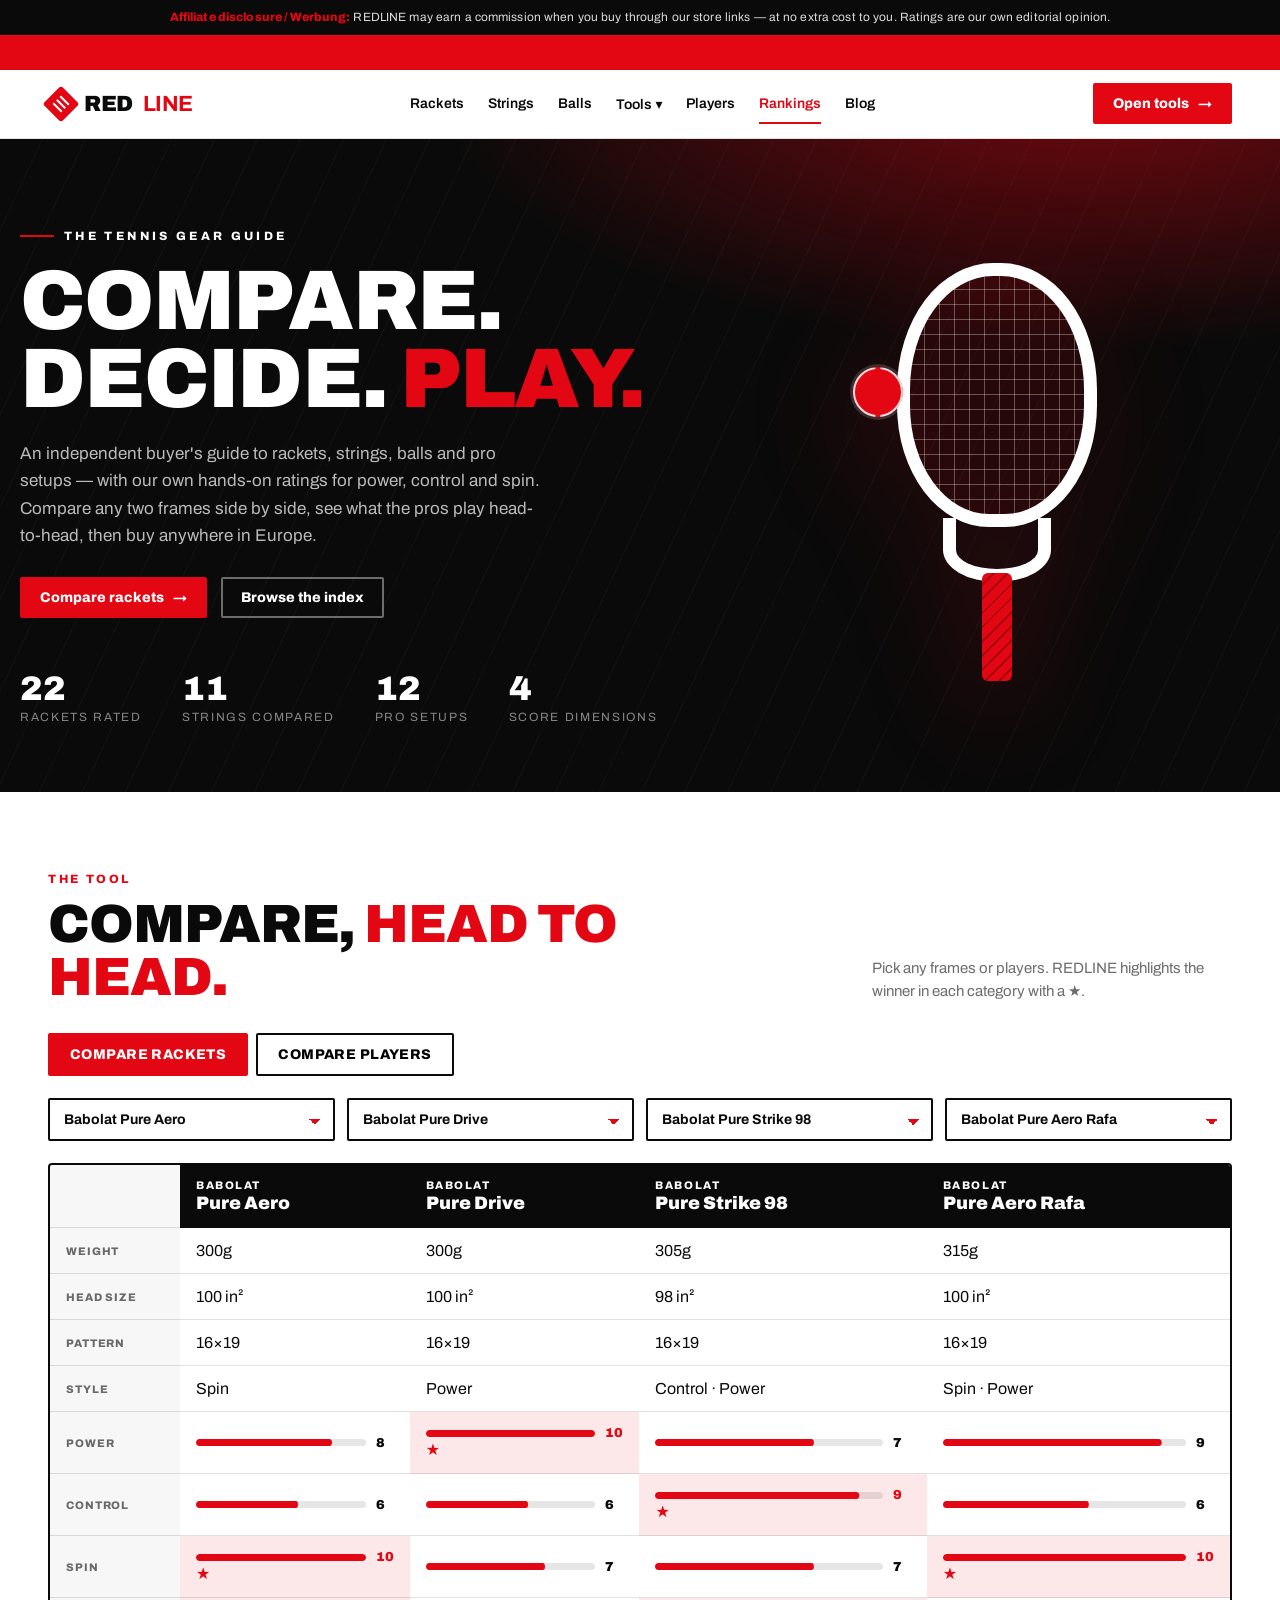
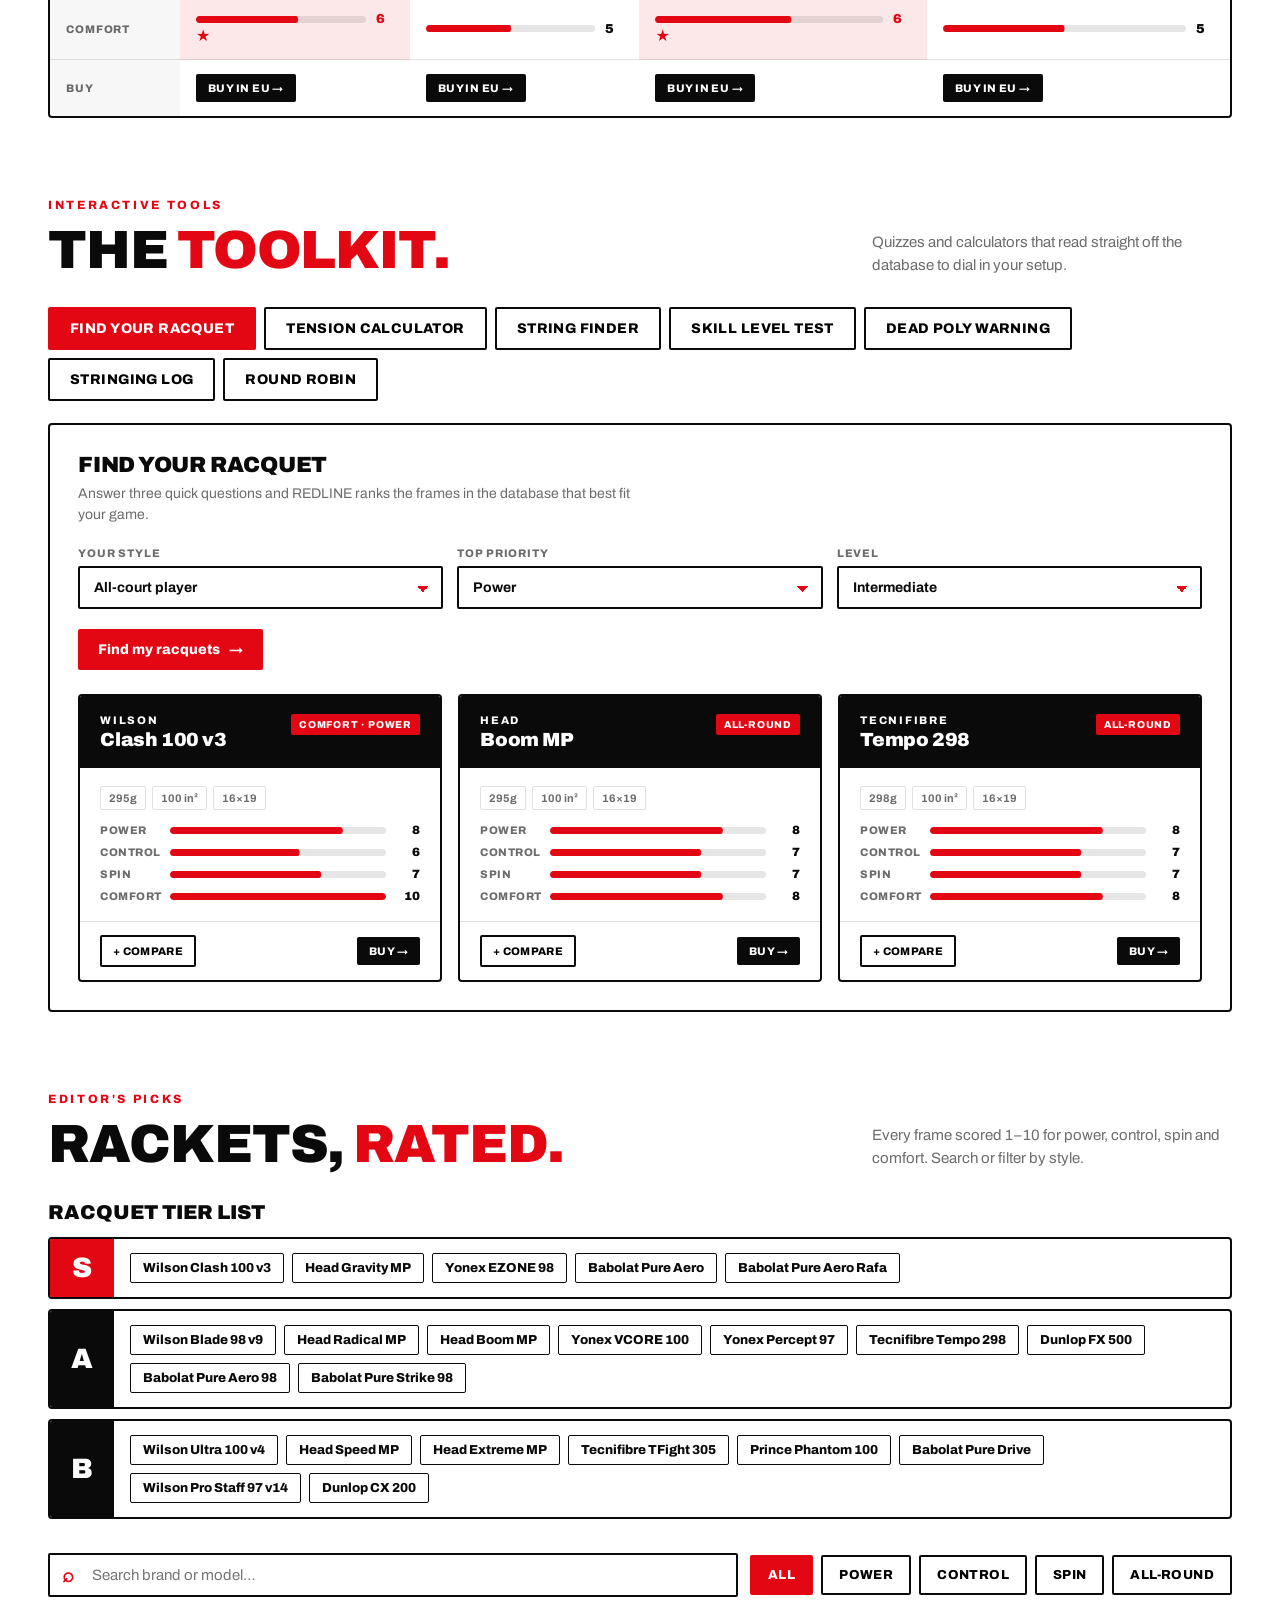
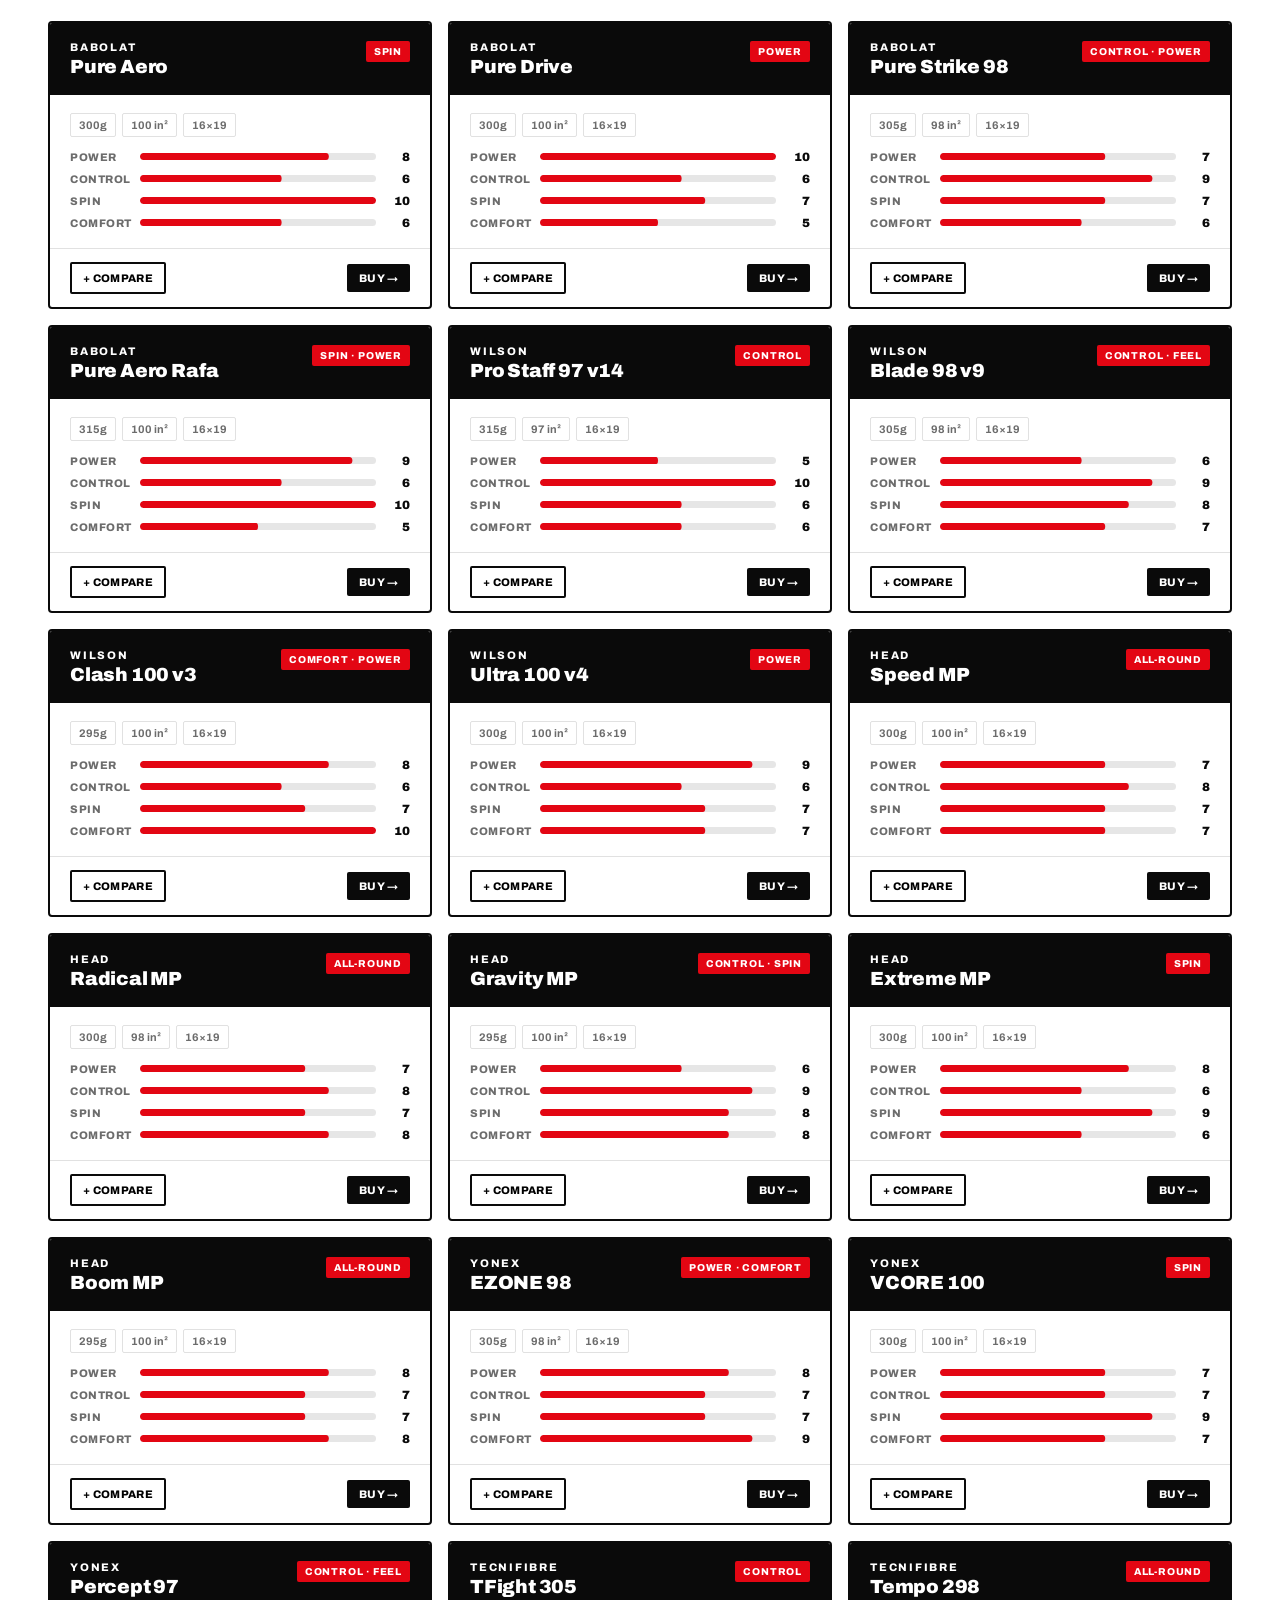
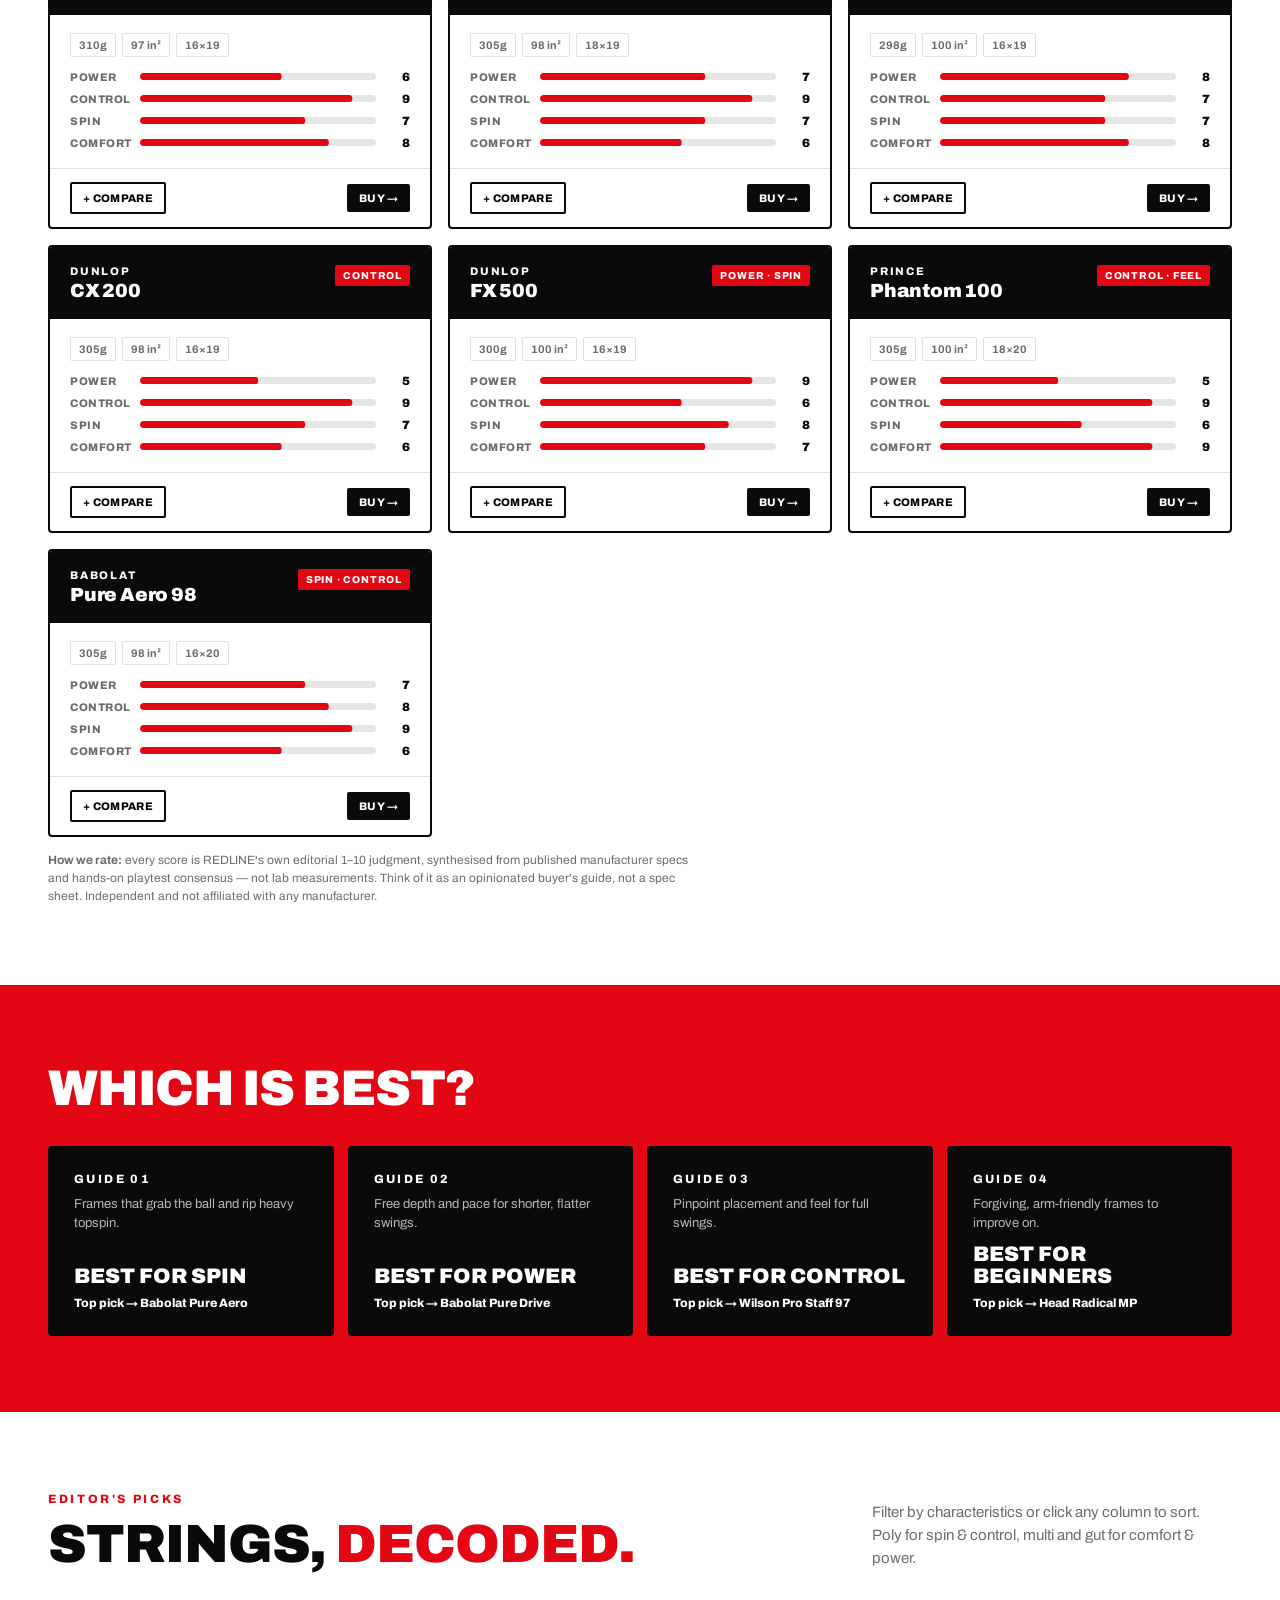
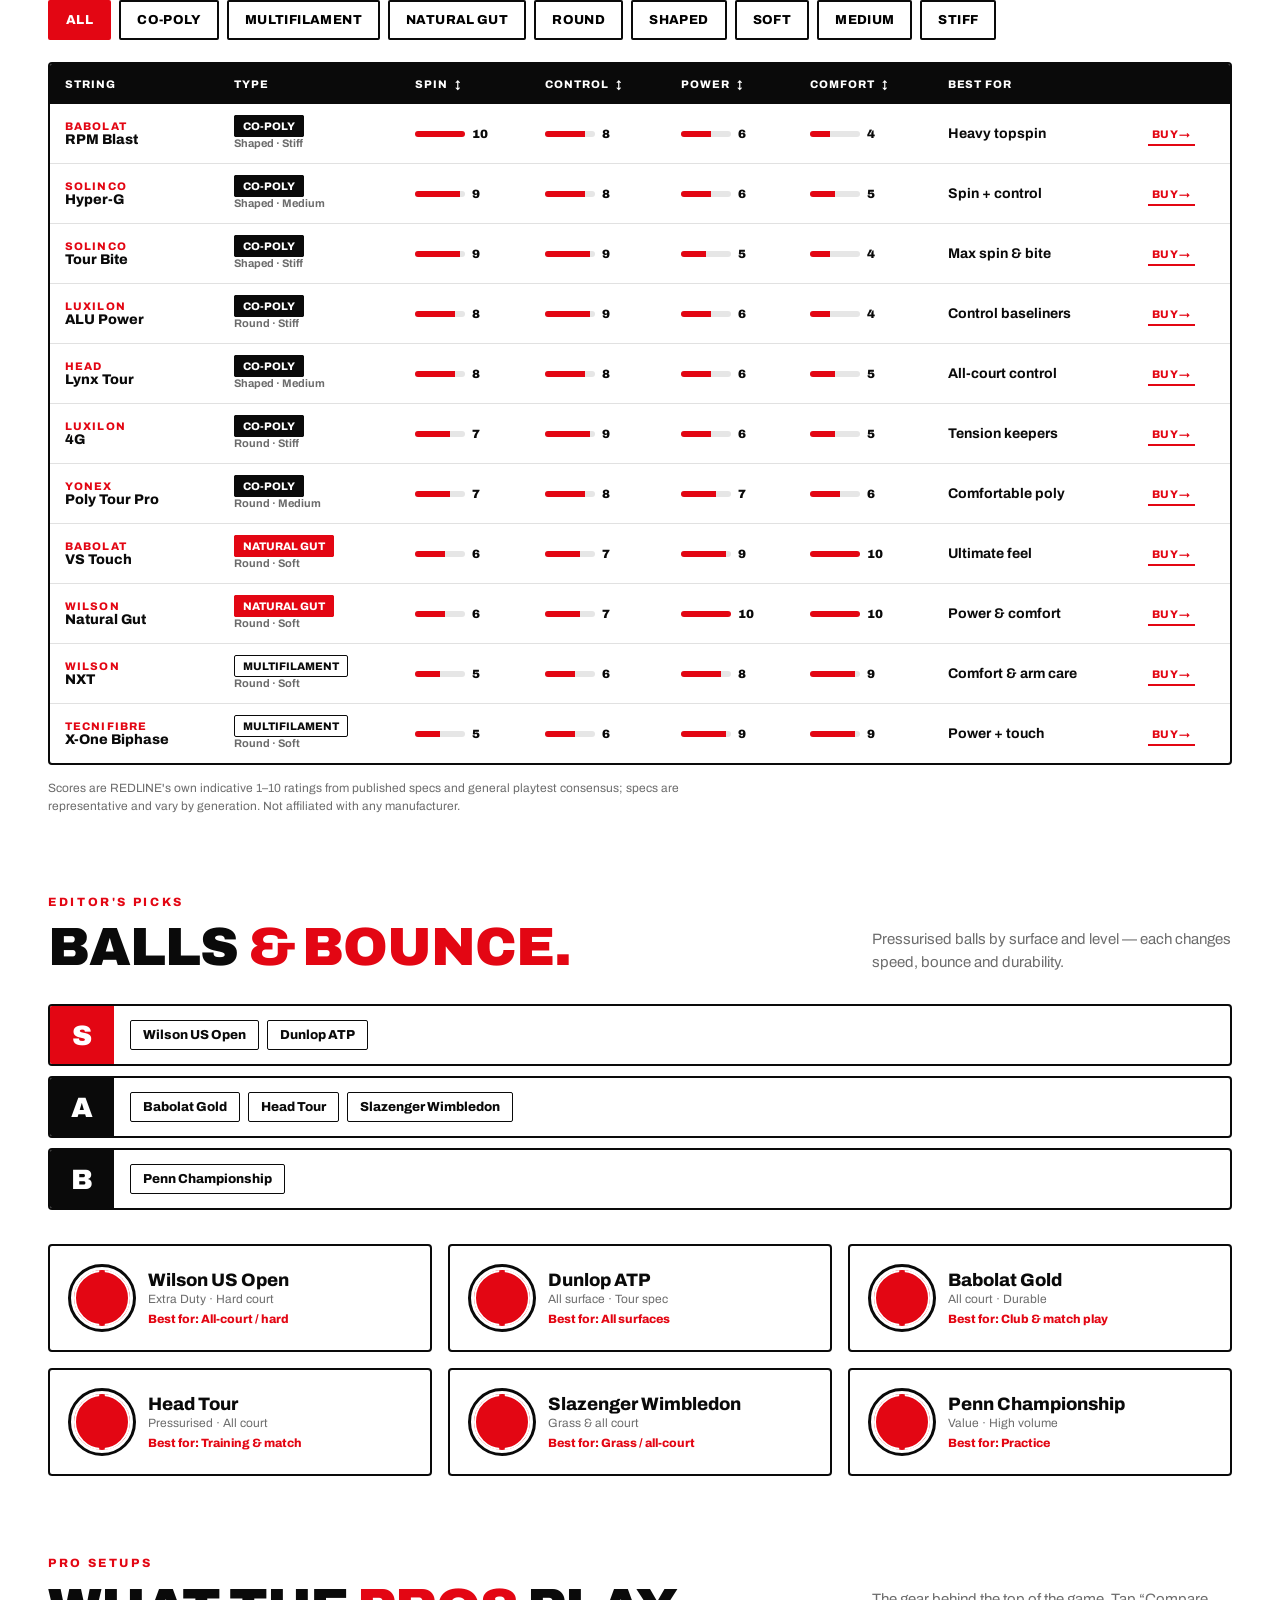
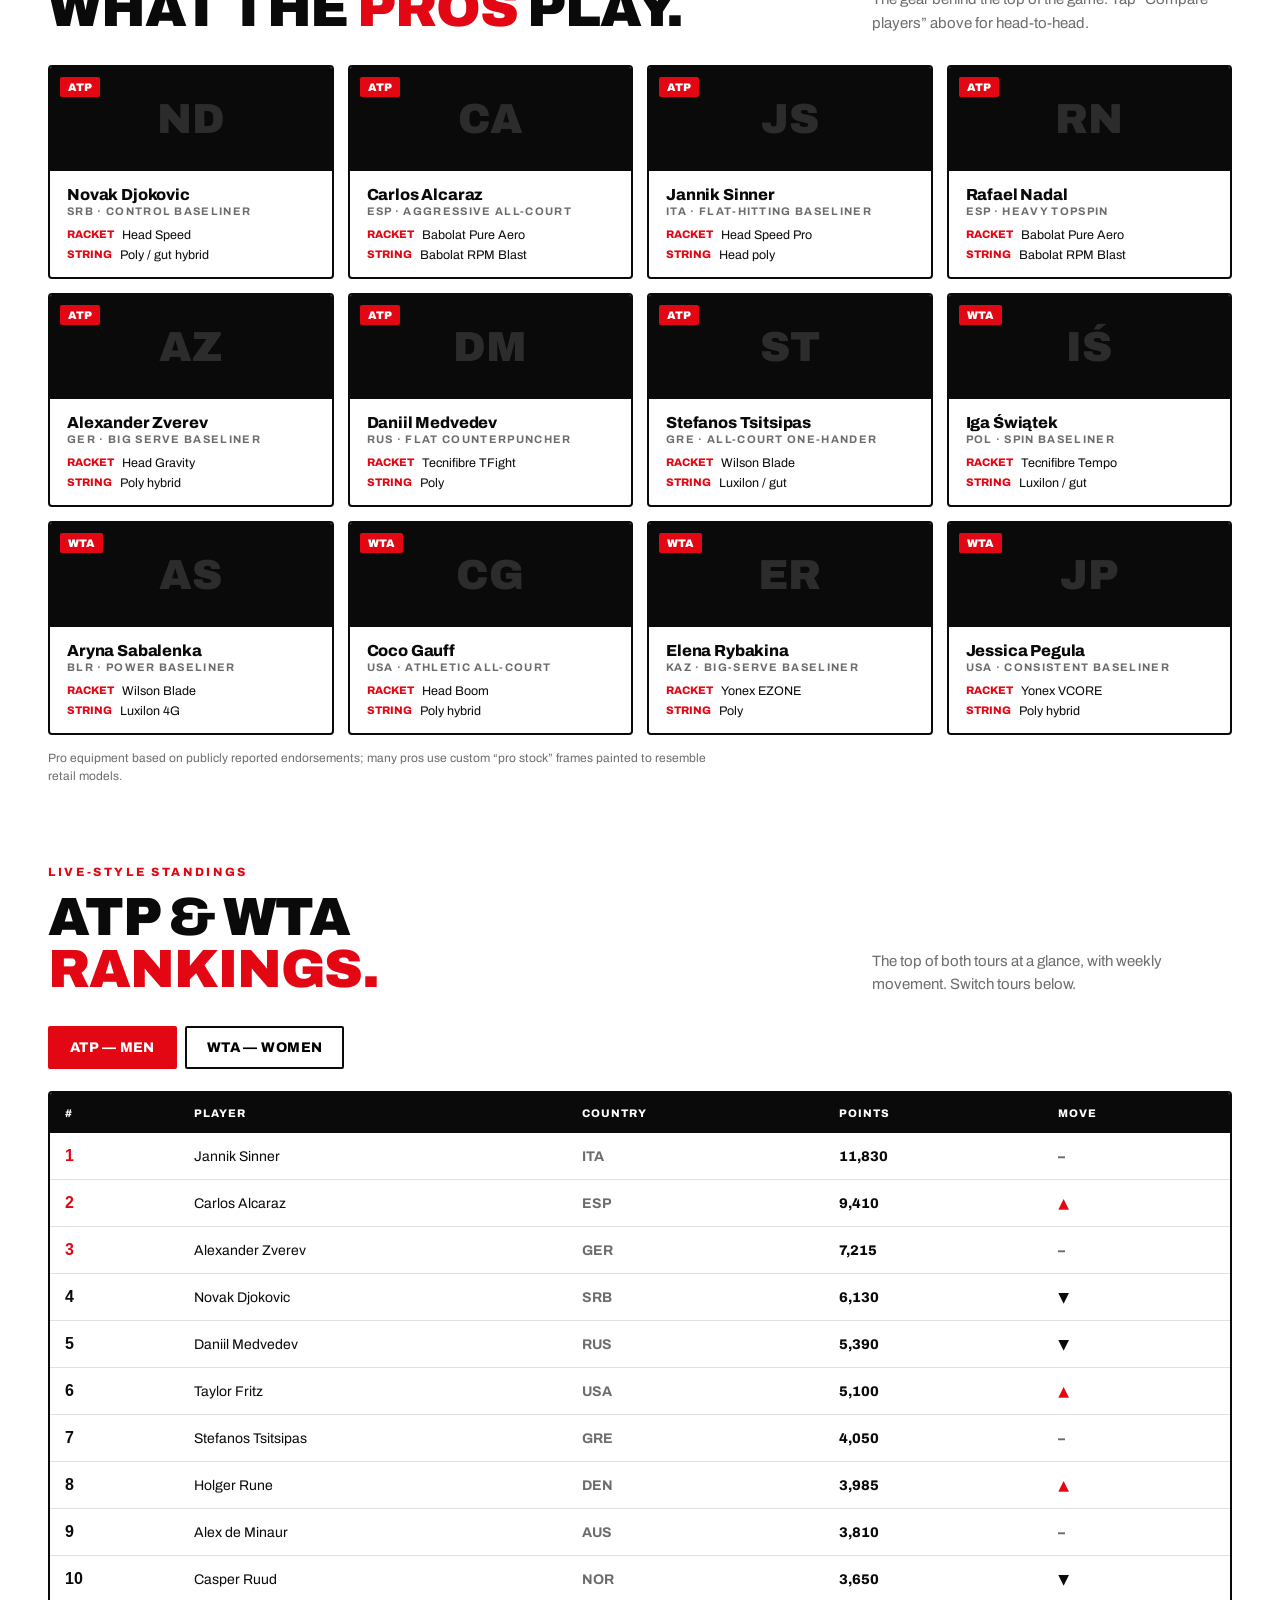
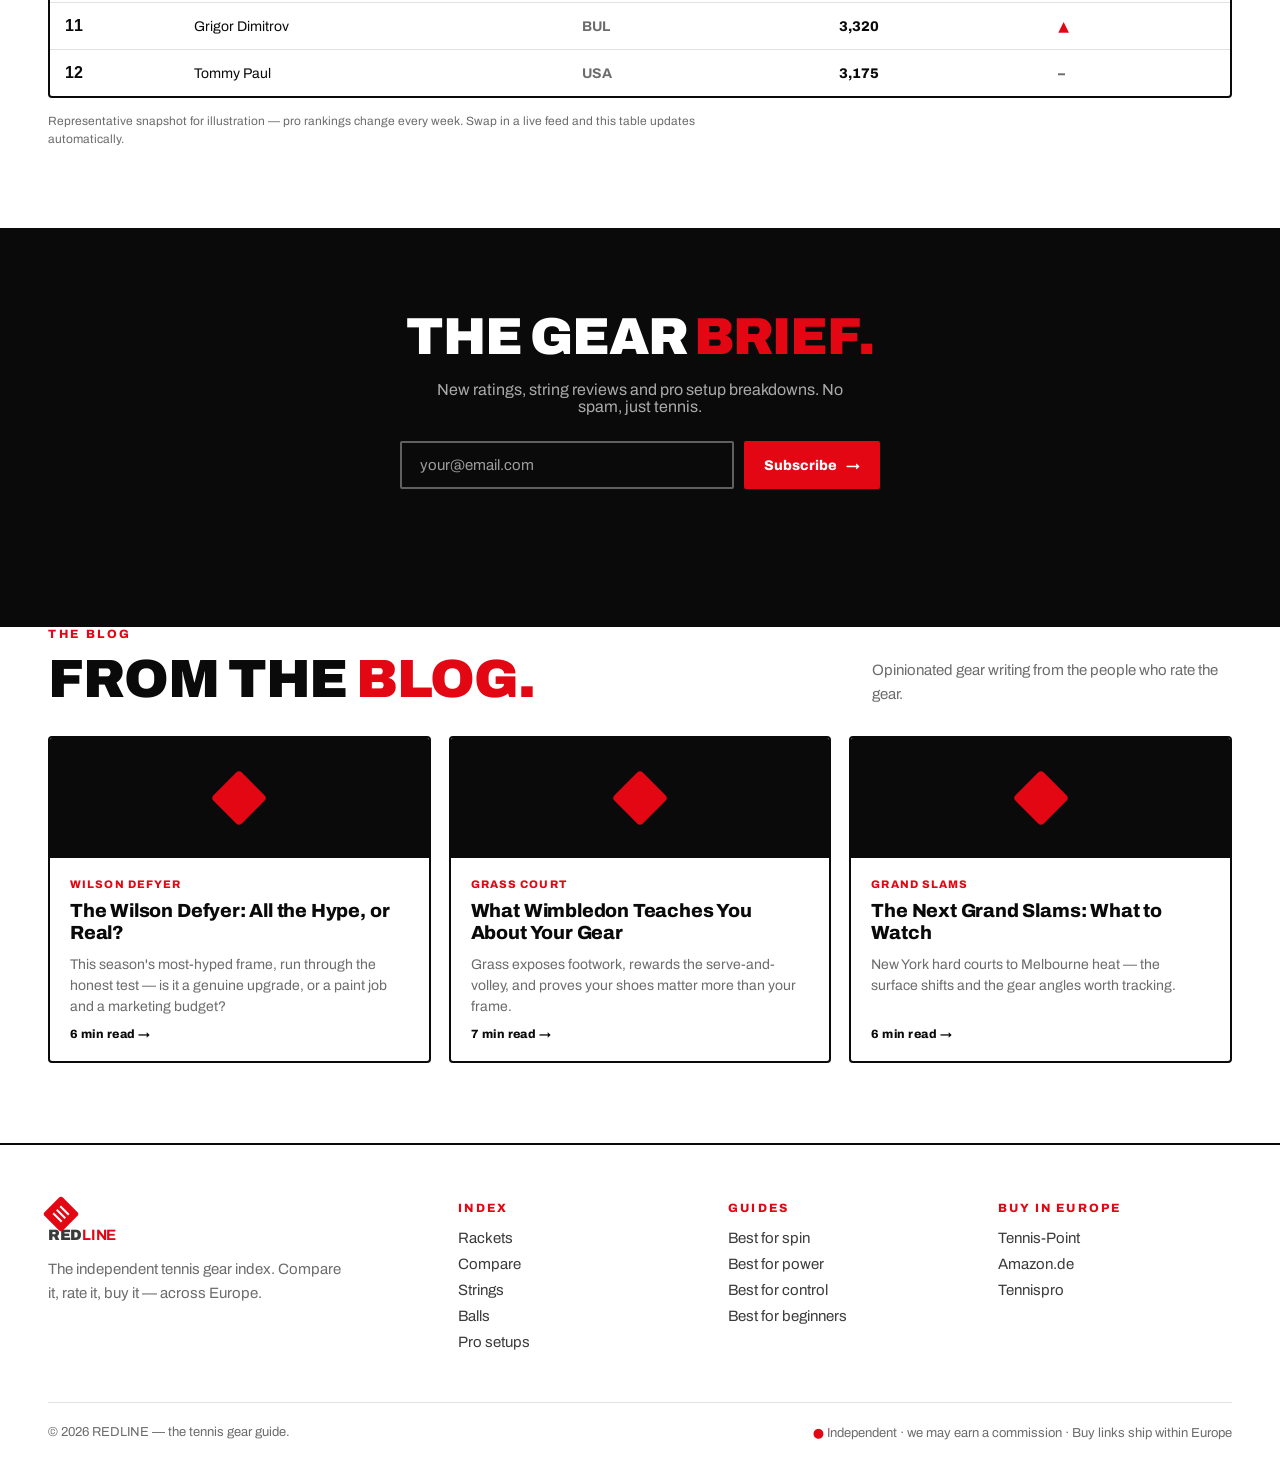
==== commit 5f65b57f: "Anchor hype post to Wilson Defyer; rename for SEO Co-Authored-By: Claude Opus 4.8 (1M context) <nore" ====
--- a/index.html
+++ b/index.html
@@ -372,9 +372,9 @@
       <p class="sub">Opinionated gear writing from the people who rate the gear.</p>
     </div>
     <div class="bloglist">
-      <a class="postcard reveal" href="blog/hyped-racket-worth-it.html">
+      <a class="postcard reveal" href="blog/wilson-defyer-worth-the-hype.html">
         <div class="pcimg"><span class="pcmark"></span></div>
-        <div class="pcbody"><span class="pctag">Buyer's Guide</span><h3>The Hyped Racket: Real Upgrade or Marketing?</h3><p>The thing changing your game is usually the string and the tension — not this season's darling frame.</p><span class="pcread">6 min read →</span></div>
+        <div class="pcbody"><span class="pctag">Wilson Defyer</span><h3>The Wilson Defyer: All the Hype, or Real?</h3><p>This season's most-hyped frame, run through the honest test — is it a genuine upgrade, or a paint job and a marketing budget?</p><span class="pcread">6 min read →</span></div>
       </a>
       <a class="postcard reveal" href="blog/wimbledon-what-it-teaches-your-gear.html">
         <div class="pcimg"><span class="pcmark"></span></div>
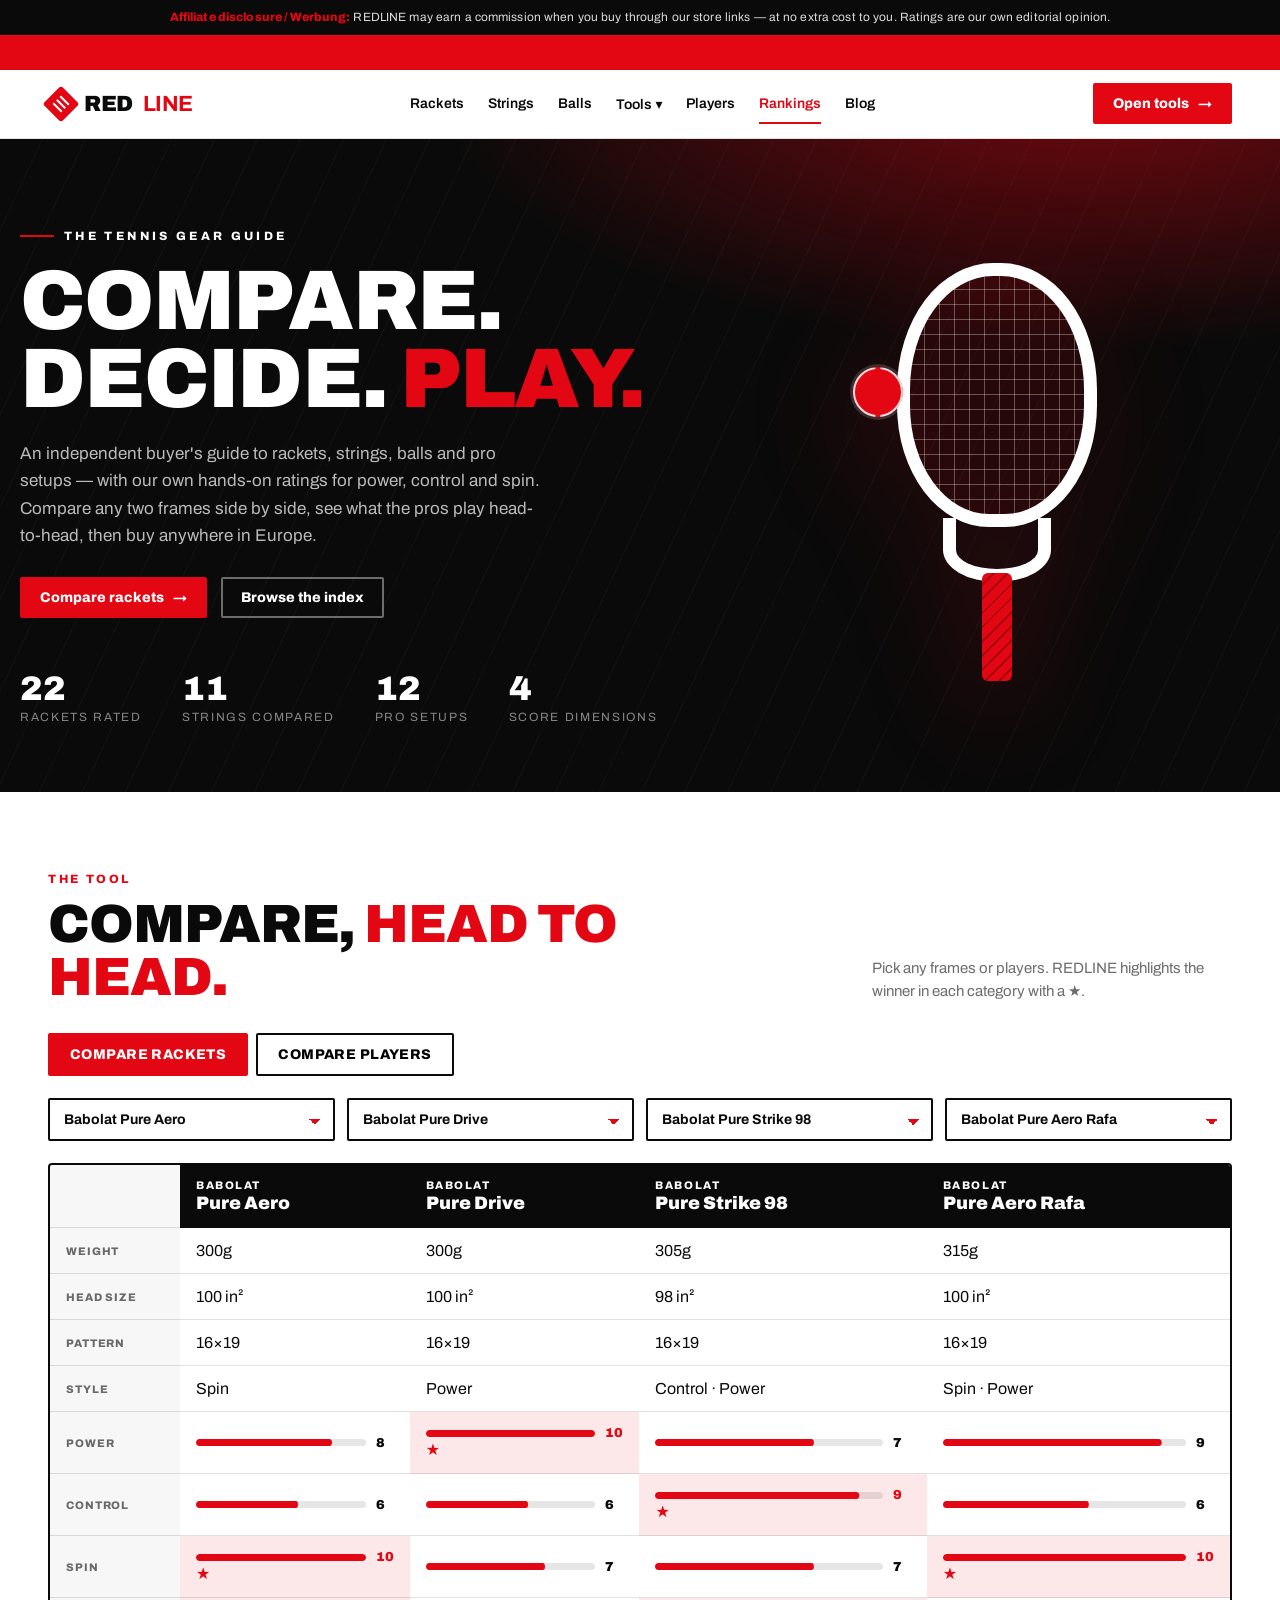
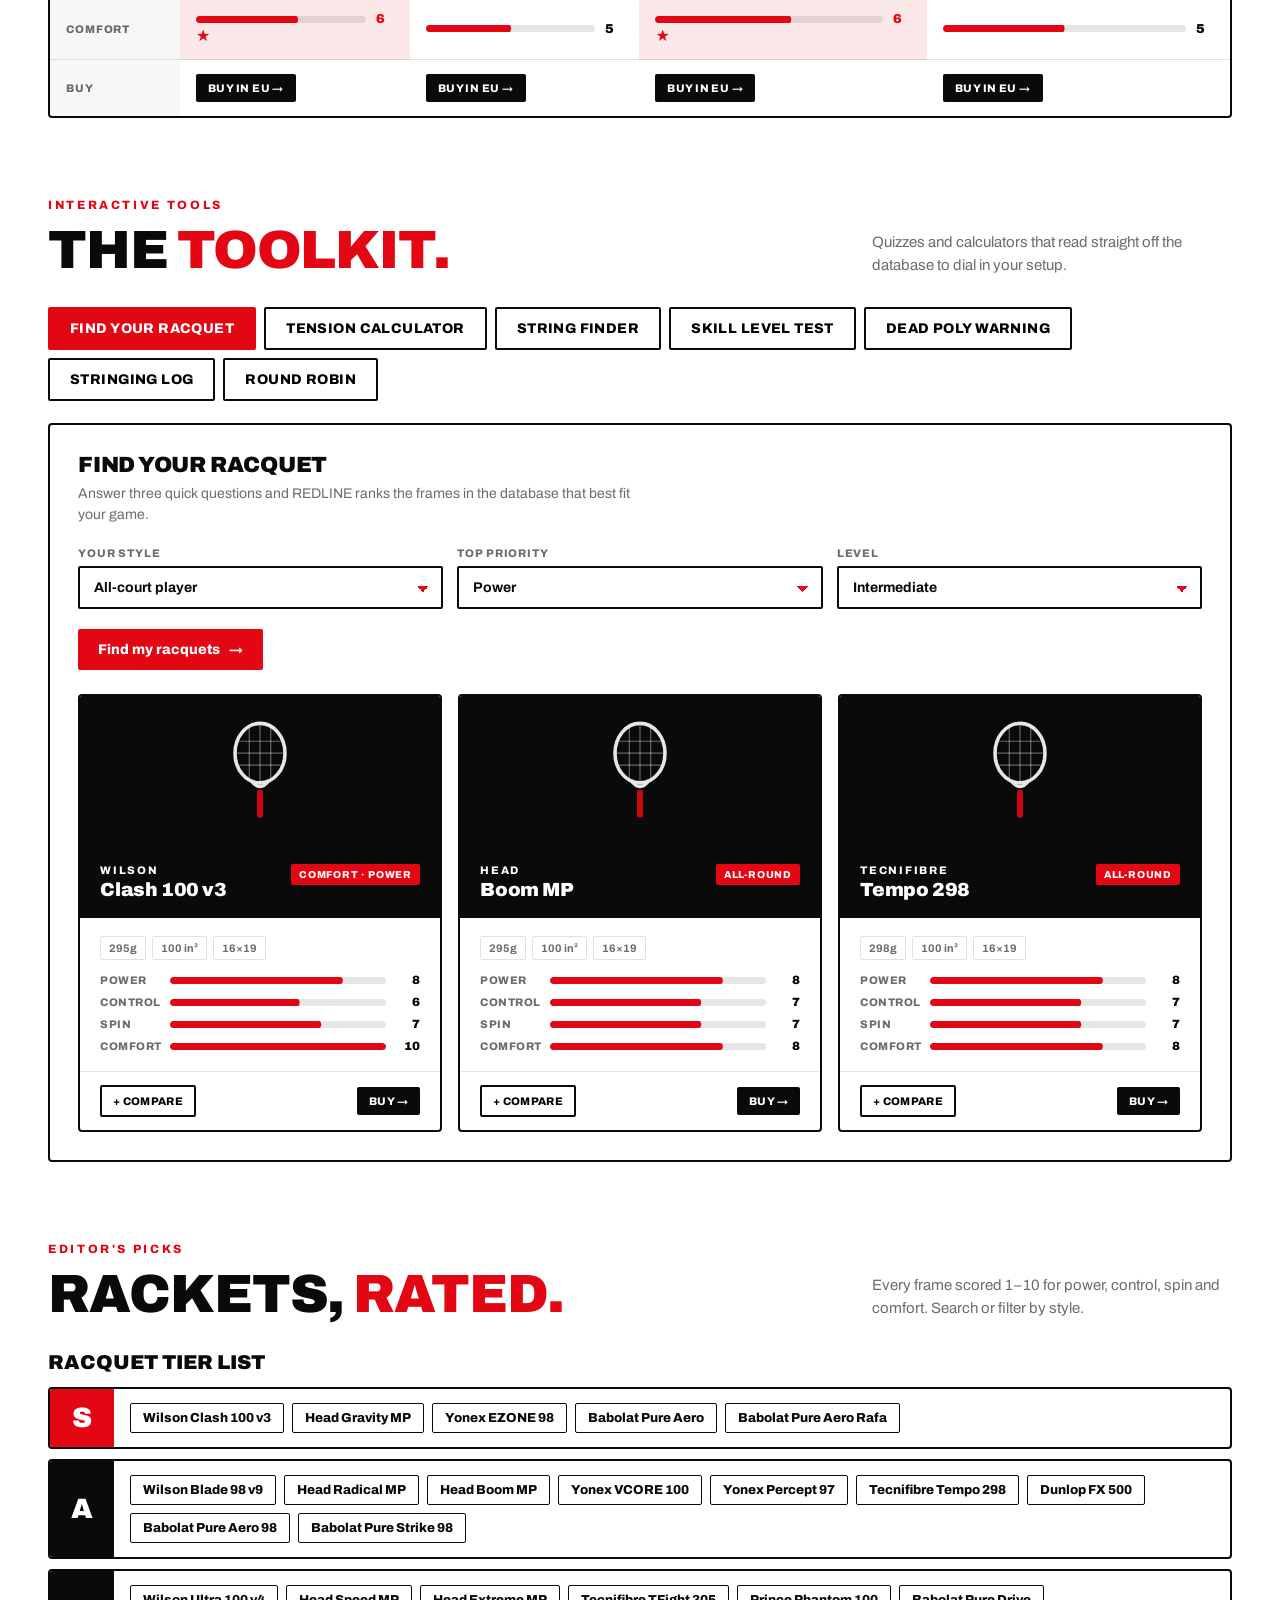
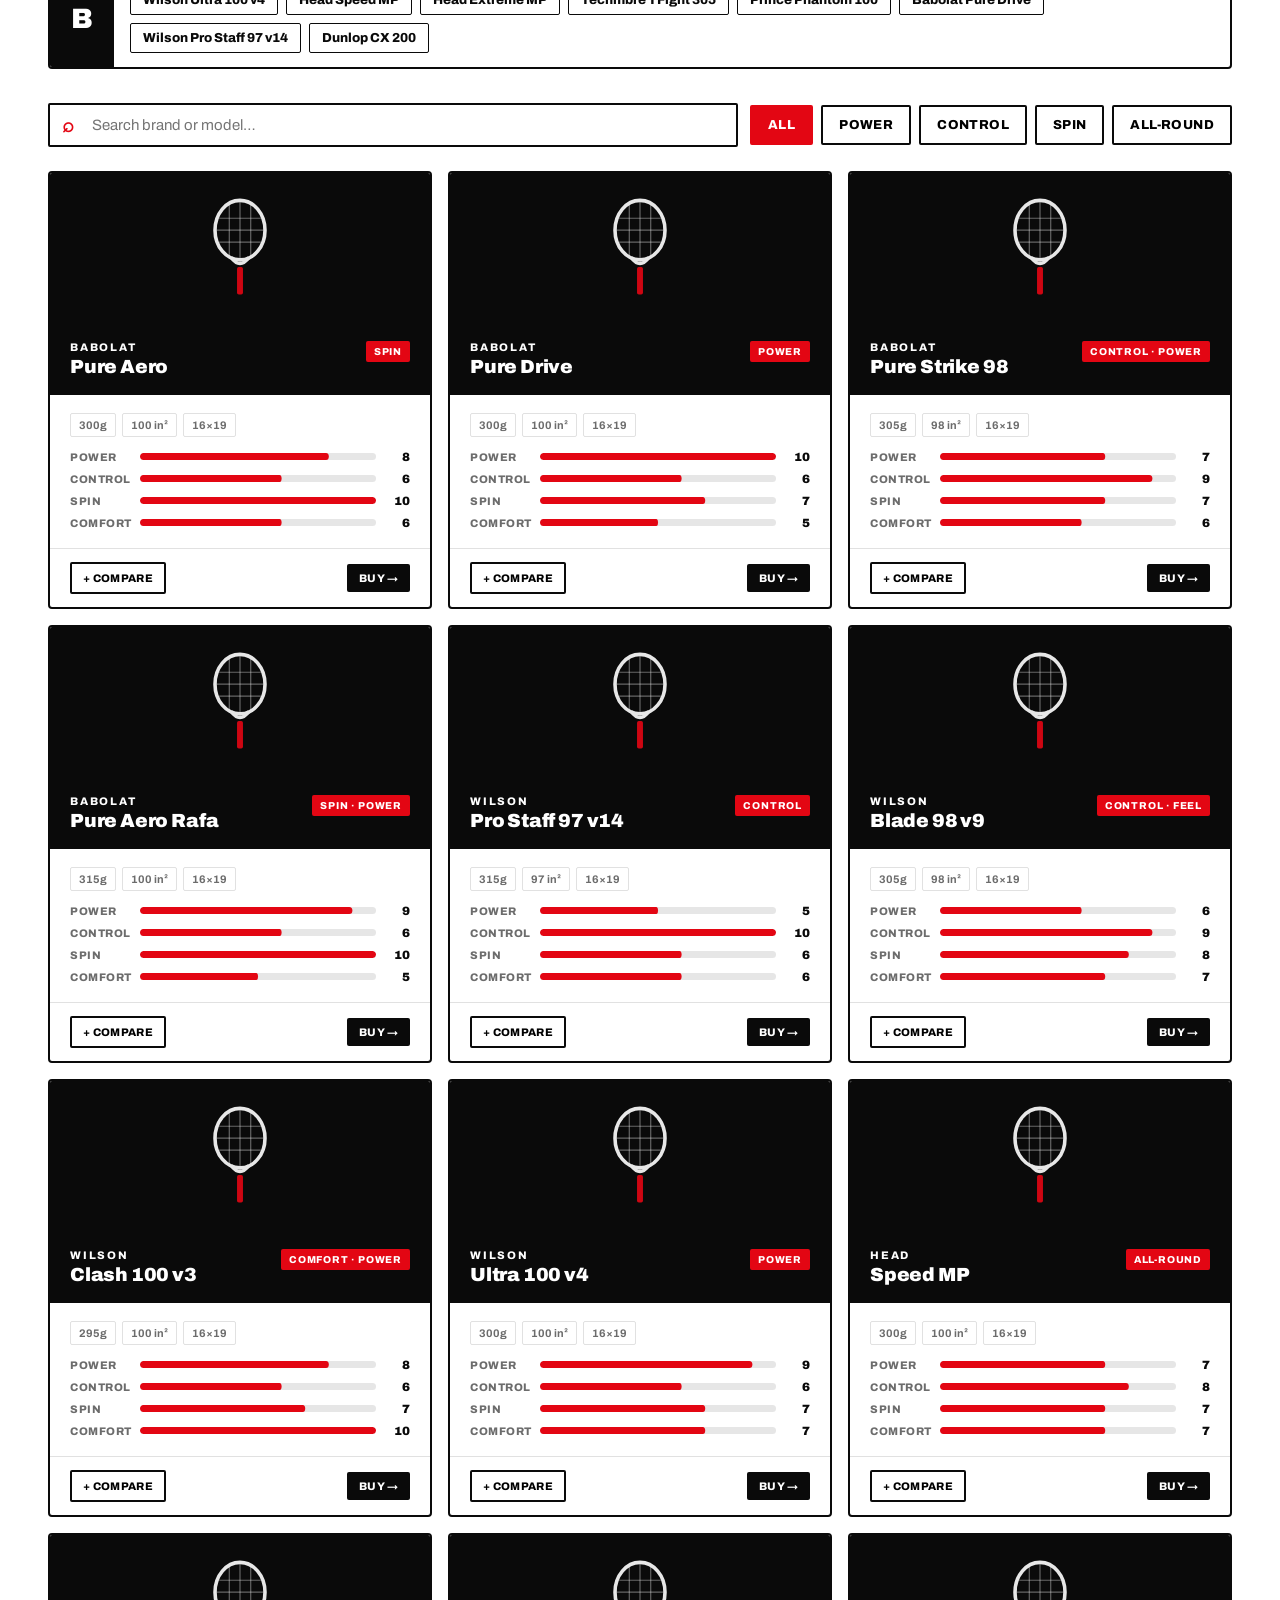
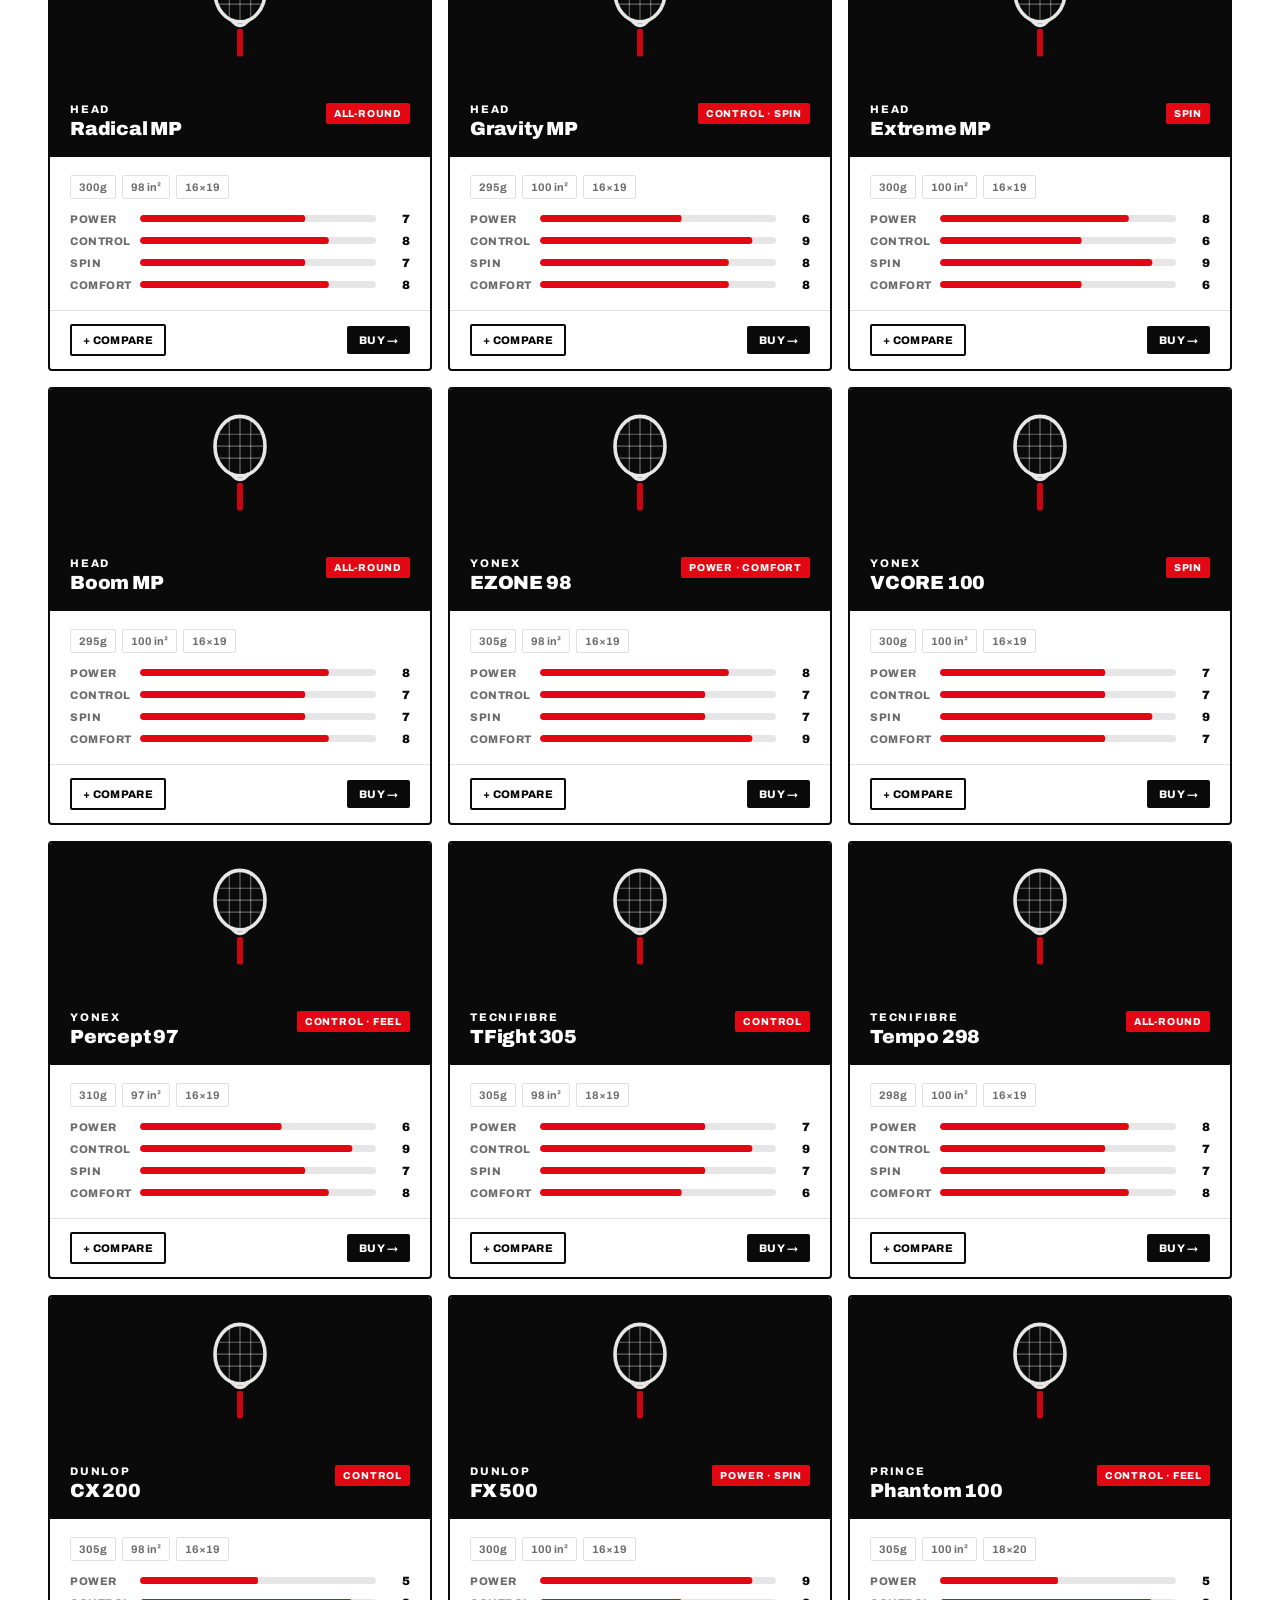
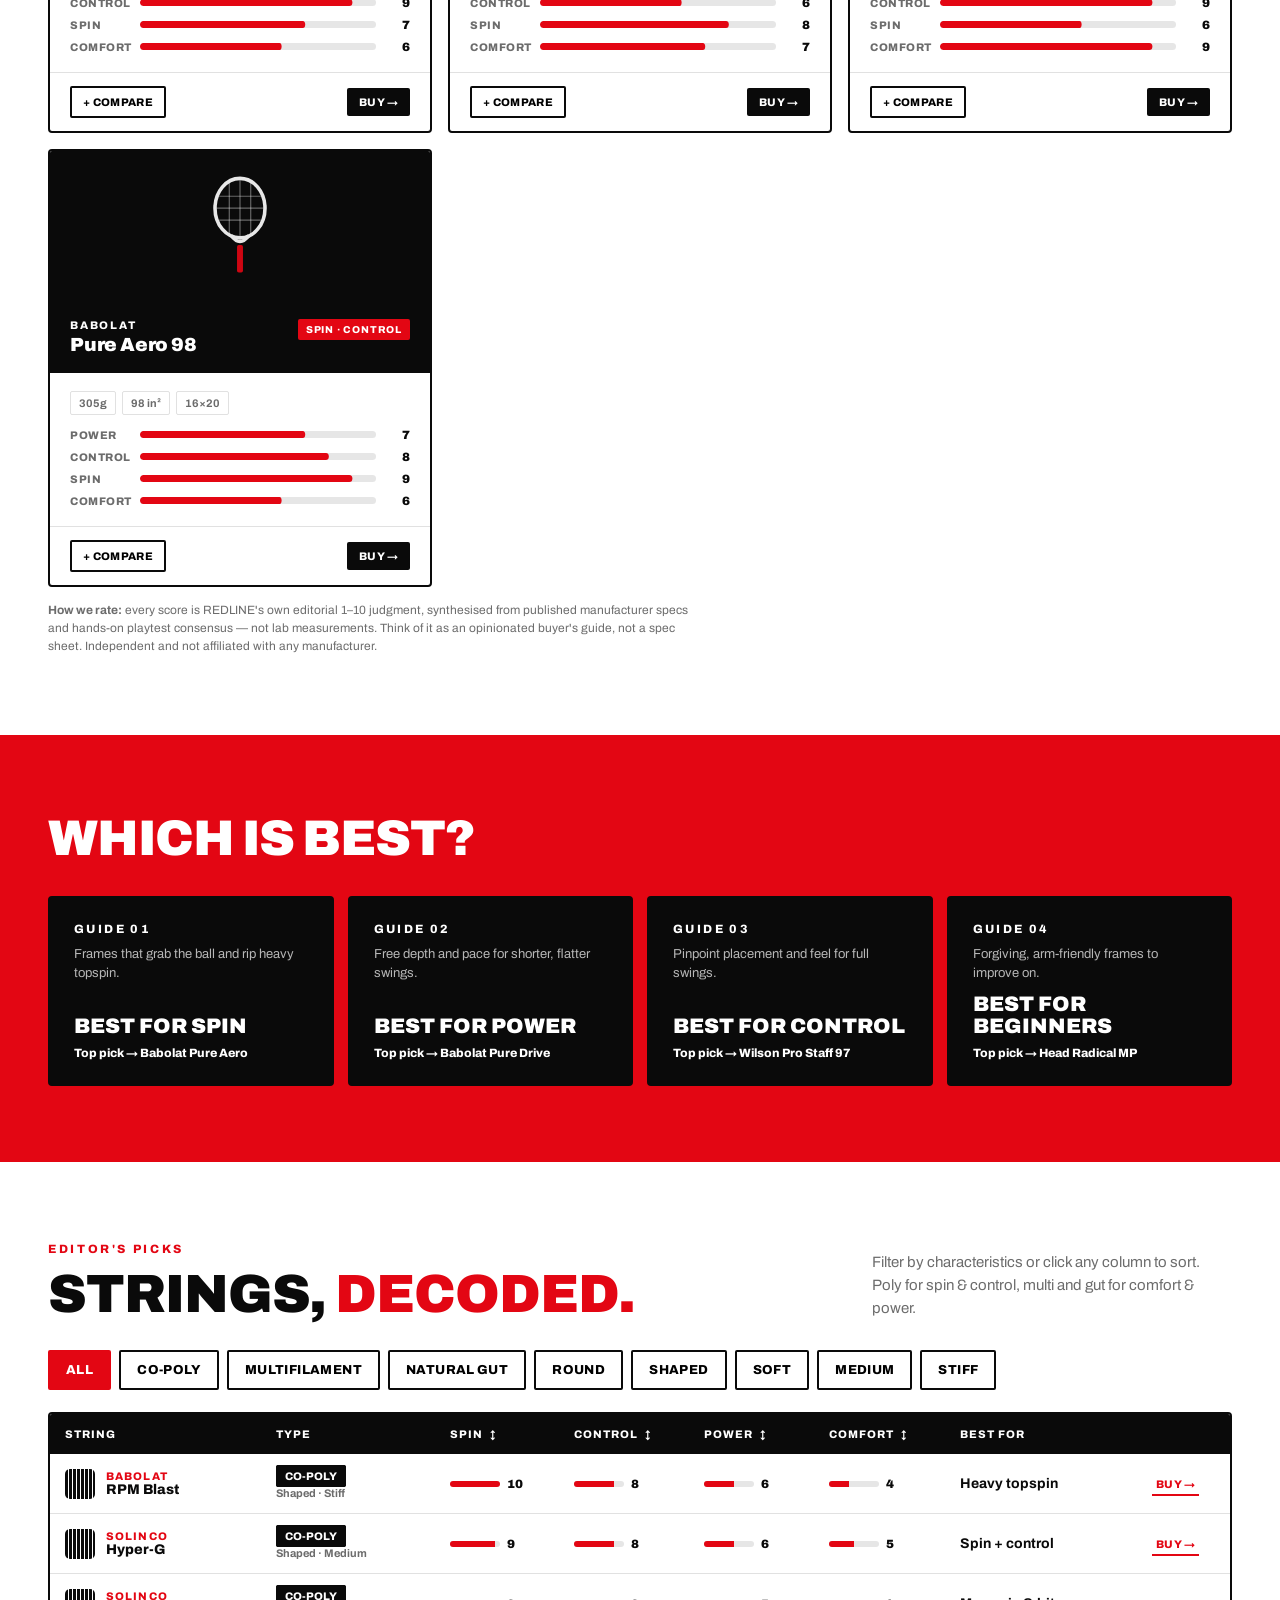
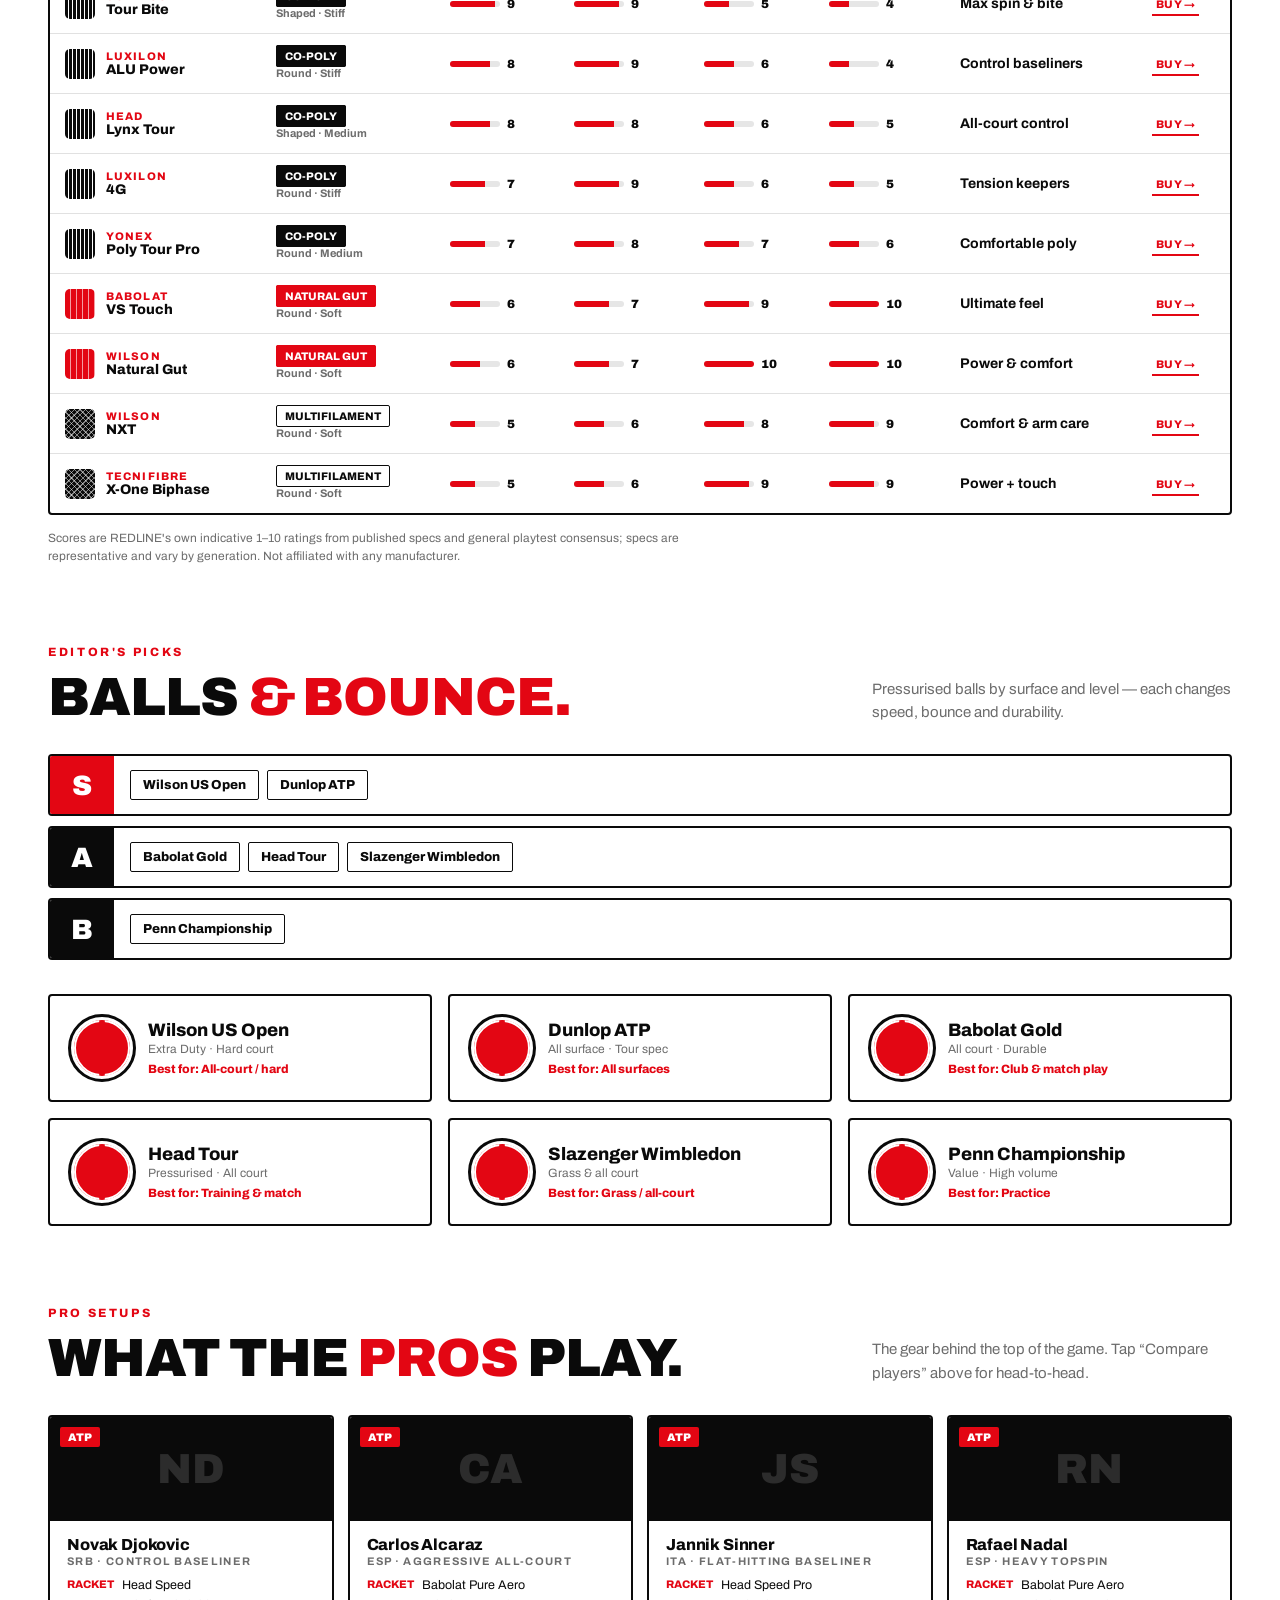
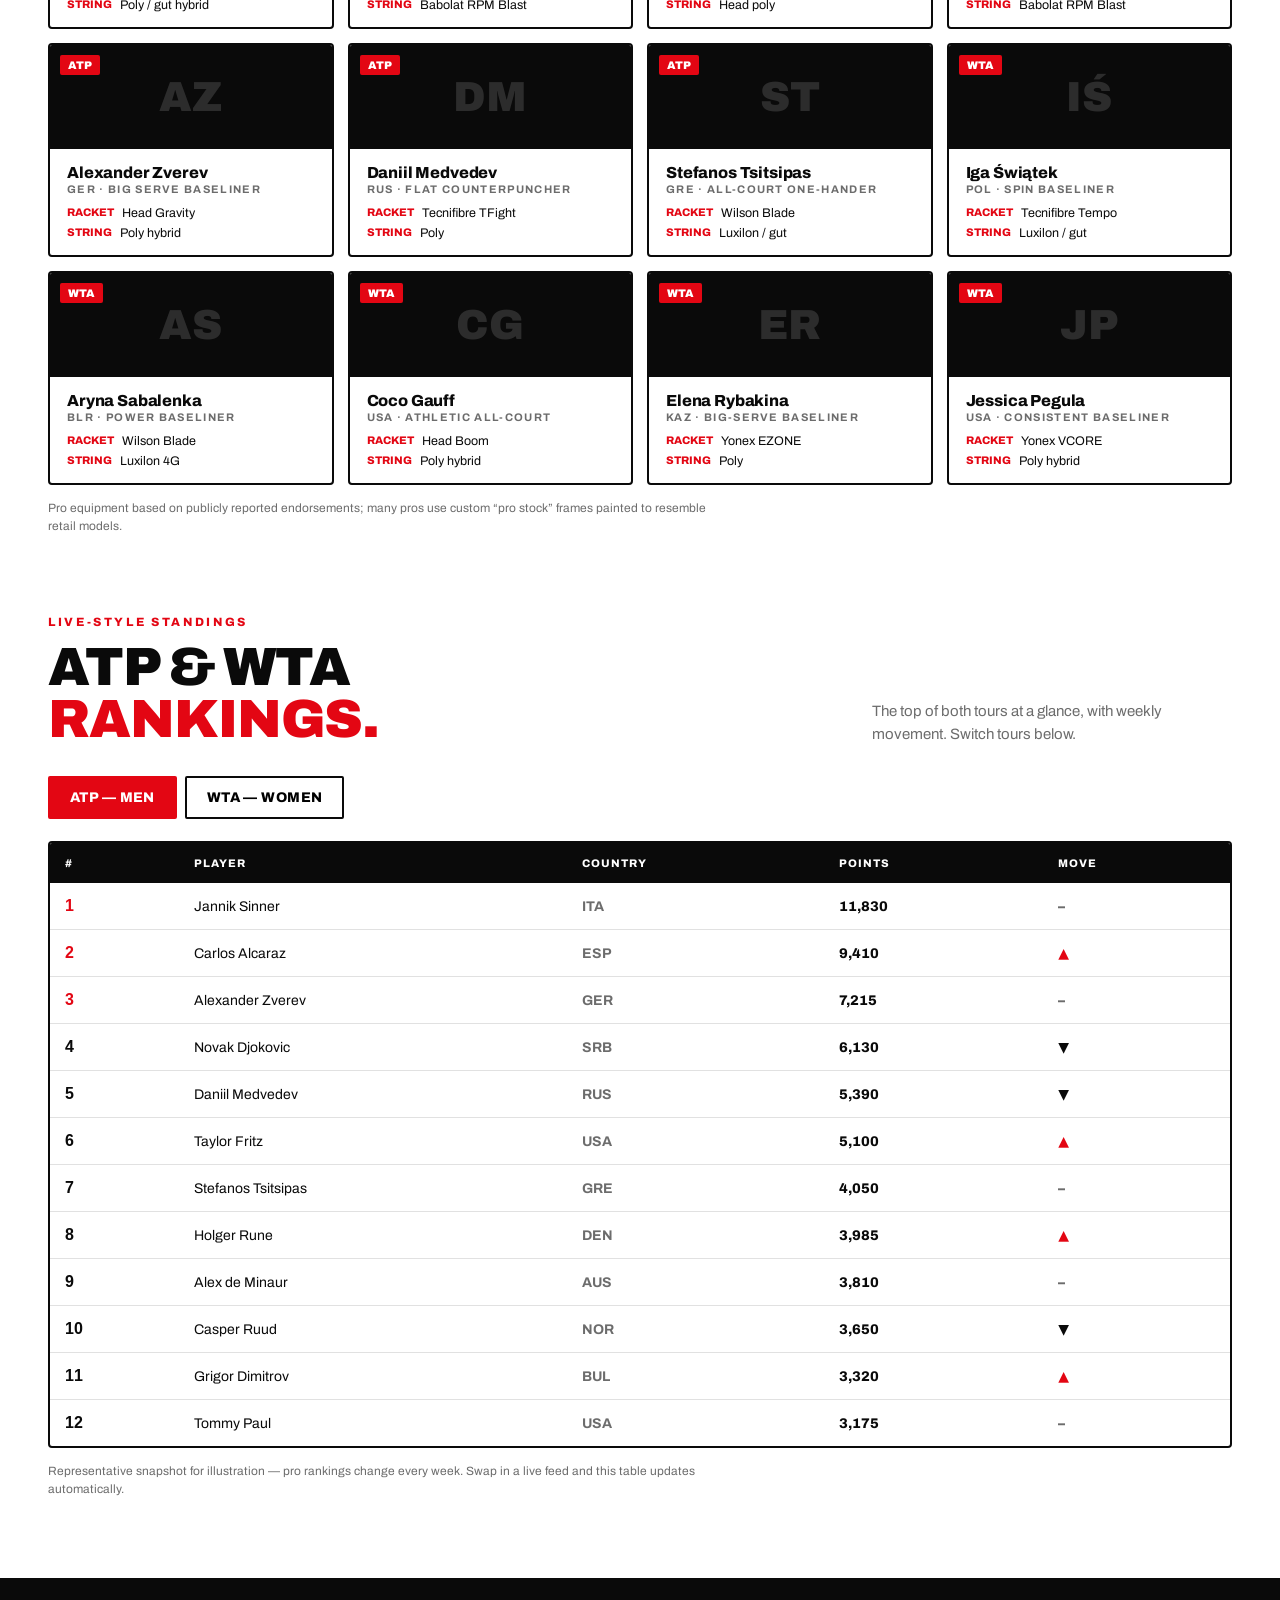
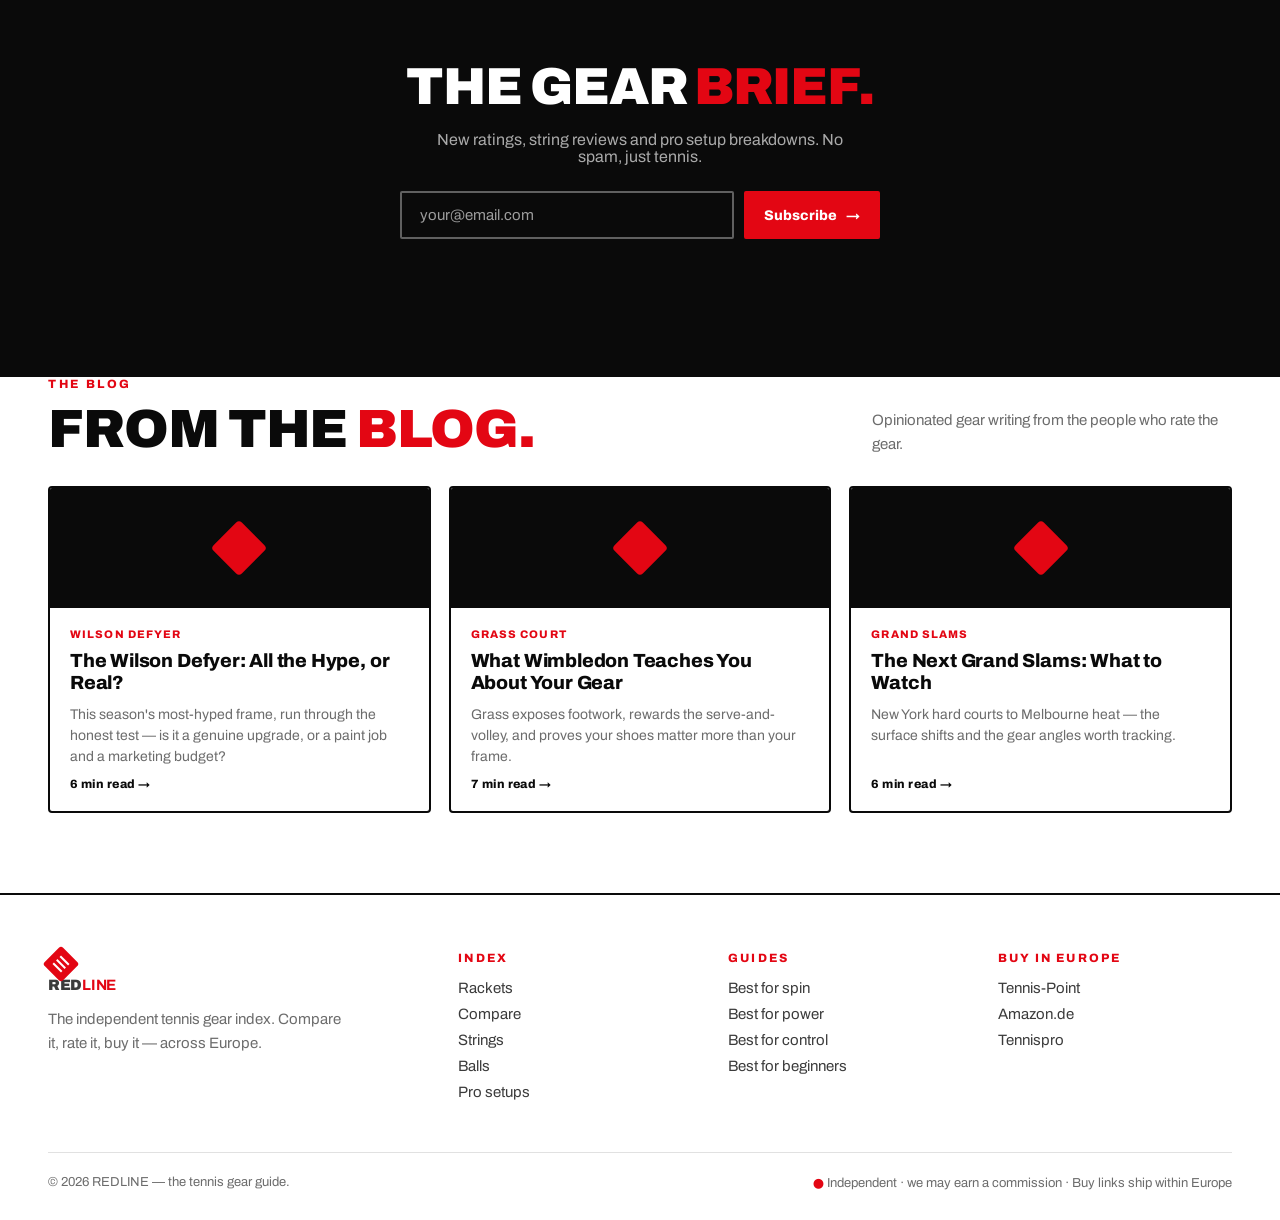
==== commit 0a4844f1: "Add original product graphics + image-ready field Co-Authored-By: Claude Opus 4.8 (1M context) <nore" ====
--- a/index.html
+++ b/index.html
@@ -502,9 +502,13 @@
 
   /* ---- RACKET GRID (search + filter) ---- */
   let curFilter='all';
+  // original racket artwork (no copyright); real photos drop in via r.img (licensed affiliate-feed URL)
+  const racketArt=()=>`<svg viewBox="0 0 120 168" width="72" height="100" aria-hidden="true"><ellipse cx="60" cy="54" rx="42" ry="50" fill="none" stroke="#fff" stroke-width="6"/><g stroke="rgba(255,255,255,.42)" stroke-width="2"><line x1="60" y1="6" x2="60" y2="102"/><line x1="42" y1="10" x2="42" y2="98"/><line x1="78" y1="10" x2="78" y2="98"/><line x1="20" y1="54" x2="100" y2="54"/><line x1="25" y1="34" x2="95" y2="34"/><line x1="25" y1="74" x2="95" y2="74"/></g><path d="M45 100 Q60 120 75 100" fill="none" stroke="#fff" stroke-width="6"/><rect x="55" y="116" width="10" height="46" rx="3" fill="#E30613"/></svg>`;
   function racketCard(r,idx){
     const mt=(l,v)=>`<div class="meter"><label>${l}</label><div class="bar"><i style="--v:${sc(v)}"></i></div><span class="val">${v}</span></div>`;
+    const art=r.img?`<img src="${r.img}" alt="${r.brand} ${r.name} tennis racket" loading="lazy">`:racketArt();
     return `<article class="card">
+      <div class="cardimg${r.img?' hasimg':''}">${art}</div>
       <div class="top"><div><div class="brand">${r.brand}</div><div class="name">${r.name}</div></div><span class="badge">${r.badge}</span></div>
       <div class="body"><div class="specrow">${r.spec.map(s=>`<span class="spec">${s}</span>`).join('')}</div>
       <div class="meters">${mt('Power',r.power)}${mt('Control',r.control)}${mt('Spin',r.spin)}${mt('Comfort',r.comfort)}</div></div>
@@ -591,7 +595,7 @@
     const body=document.getElementById('stringBody');
     if(!arr.length){body.innerHTML='<tr><td colspan="8" style="text-align:center;padding:34px;color:var(--mut);font-weight:600">No strings match that characteristic.</td></tr>';return;}
     body.innerHTML=arr.map(s=>`
-      <tr><td><div class="sbrand">${s.brand}</div><div class="sname">${s.name}</div></td>
+      <tr><td><div class="scell"><span class="sicon ${s.type}" aria-hidden="true"></span><div><div class="sbrand">${s.brand}</div><div class="sname">${s.name}</div></div></div></td>
       <td><span class="type ${s.type}">${s.type==='poly'?'Co-poly':s.type==='multi'?'Multifilament':'Natural gut'}</span><div style="font-size:11px;color:var(--mut);font-weight:700;margin-top:4px">${s.shape} · ${s.stiff}</div></td>
       <td>${mini(s.spin)}</td><td>${mini(s.control)}</td><td>${mini(s.power)}</td><td>${mini(s.comfort)}</td>
       <td style="font-weight:700">${s.best}</td>
--- a/styles.css
+++ b/styles.css
@@ -351,3 +351,16 @@
 @media(max-width:640px){.bloglist{grid-template-columns:1fr}}
 
 .blognav .links{display:flex;flex-wrap:wrap;gap:12px 18px}
+
+/* ===== PRODUCT GRAPHICS ===== */
+.cardimg{height:150px;background:var(--black);display:grid;place-items:center;overflow:hidden;position:relative}
+.cardimg.hasimg{background:#fff}
+.cardimg img{width:100%;height:100%;object-fit:contain;padding:14px}
+.cardimg svg{opacity:.9;transition:transform .5s var(--ease)}
+.card:hover .cardimg svg{transform:rotate(-8deg) scale(1.04)}
+/* string type icon */
+.sicon{display:inline-block;width:30px;height:30px;border-radius:5px;flex:none;background:var(--black);position:relative;overflow:hidden}
+.sicon.poly{background:repeating-linear-gradient(90deg,var(--black) 0 3px,rgba(255,255,255,.55) 3px 4px)}
+.sicon.multi{background:var(--black);background-image:repeating-linear-gradient(45deg,transparent 0 3px,rgba(255,255,255,.5) 3px 4px),repeating-linear-gradient(-45deg,transparent 0 3px,rgba(255,255,255,.5) 3px 4px)}
+.sicon.gut{background:var(--red);background-image:repeating-linear-gradient(90deg,transparent 0 5px,rgba(255,255,255,.6) 5px 6px)}
+.scell{display:flex;align-items:center;gap:11px}
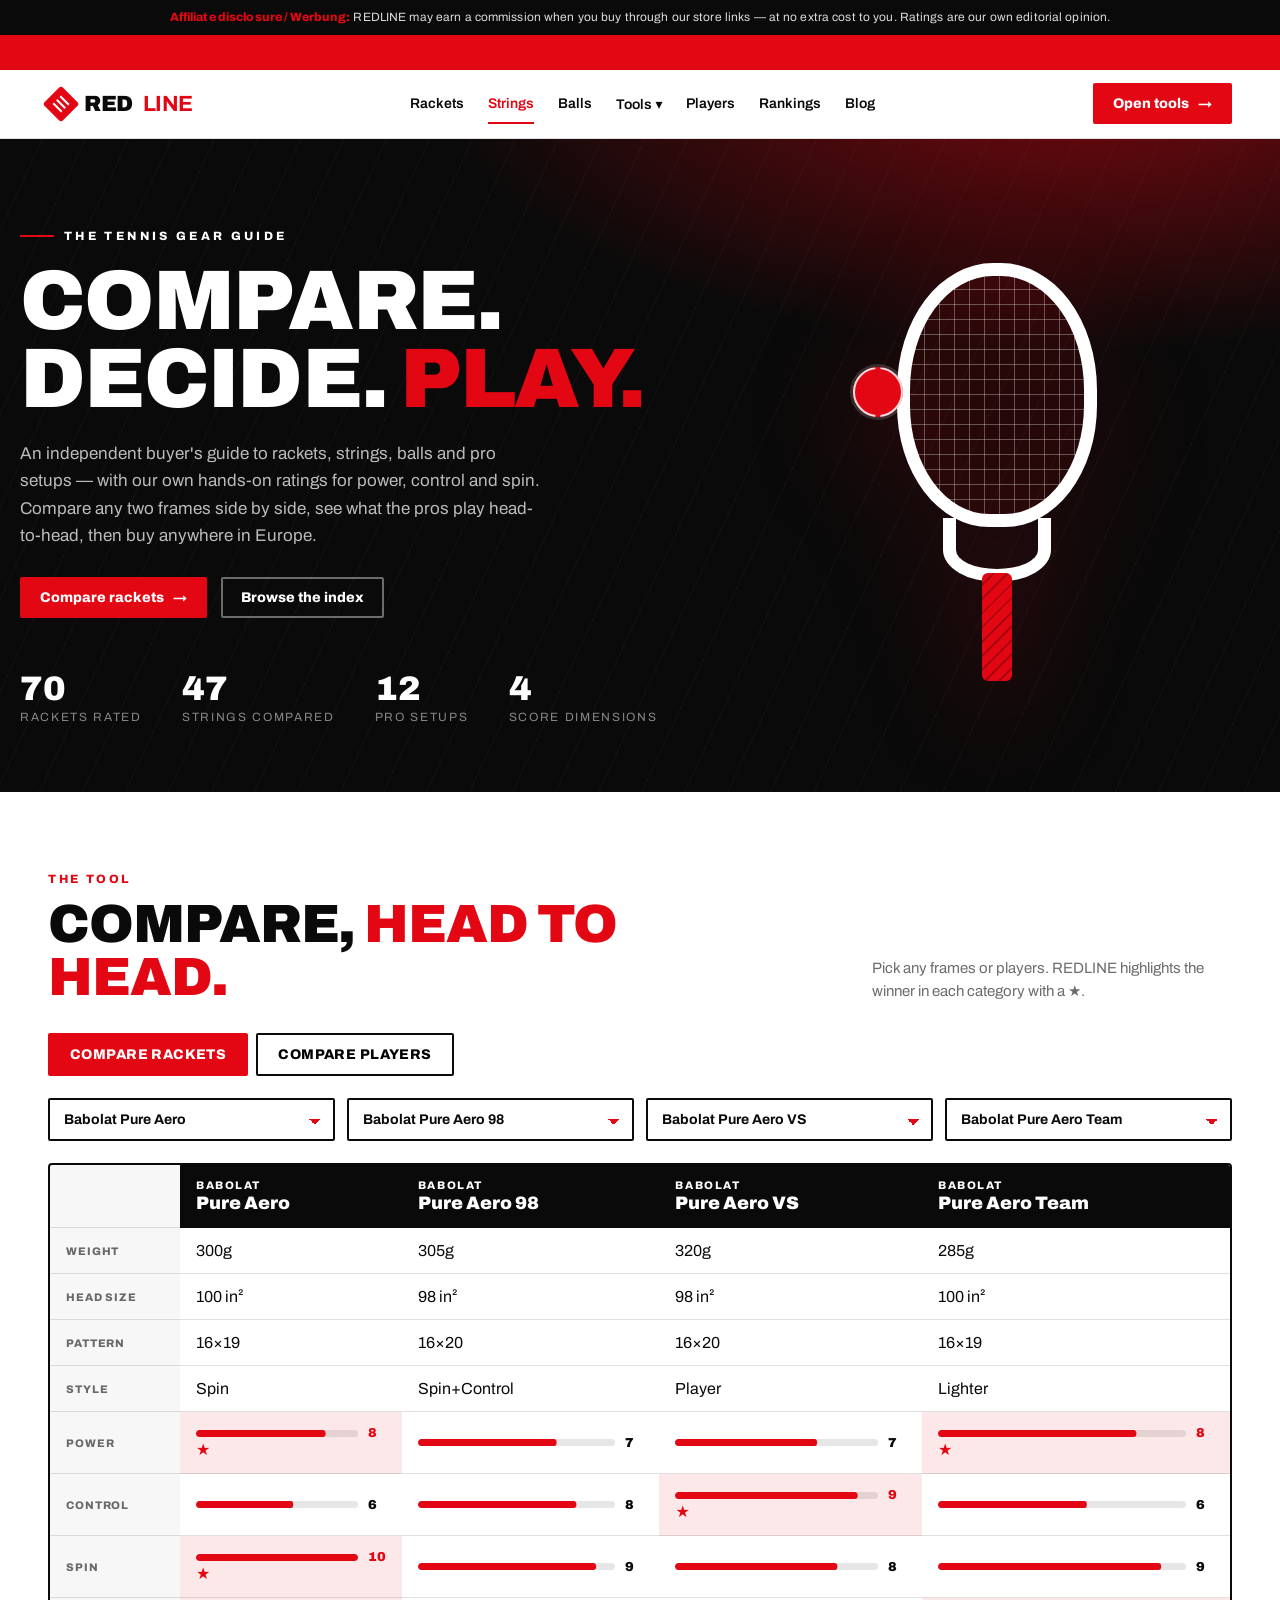
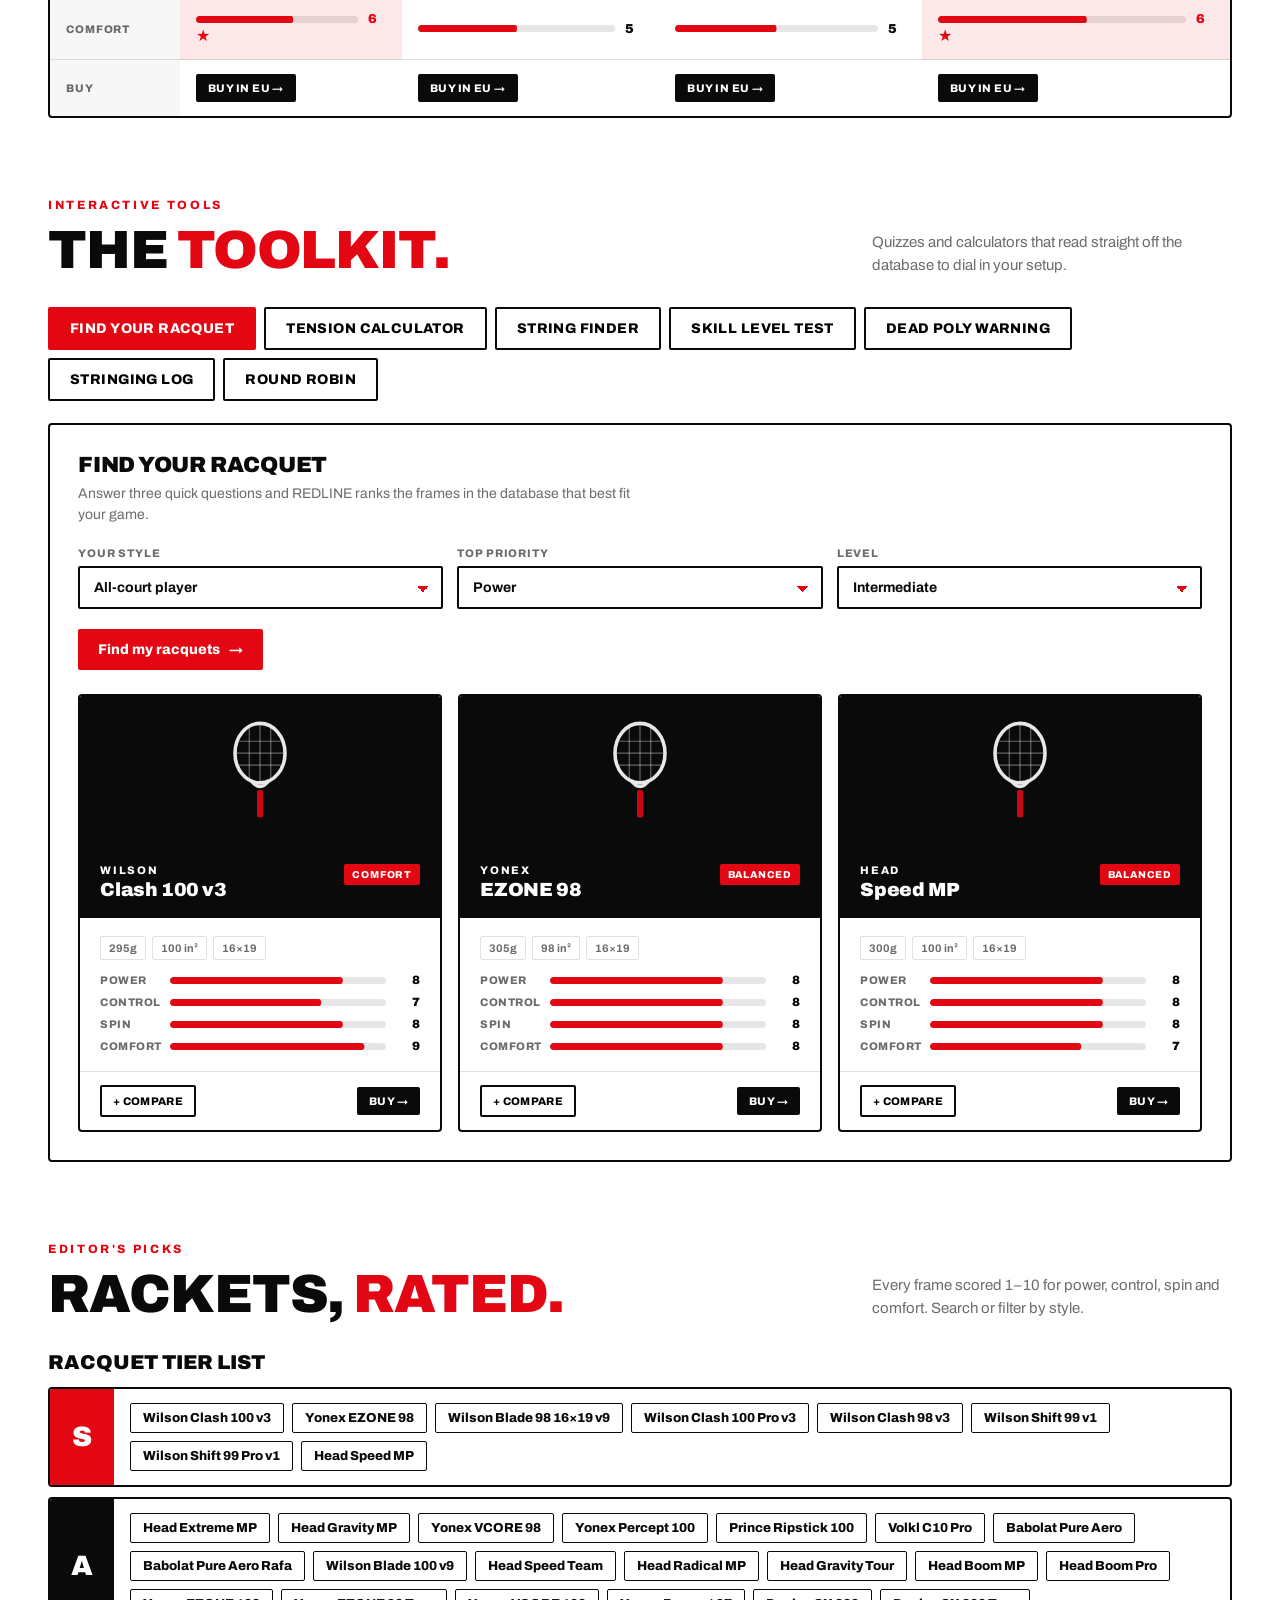
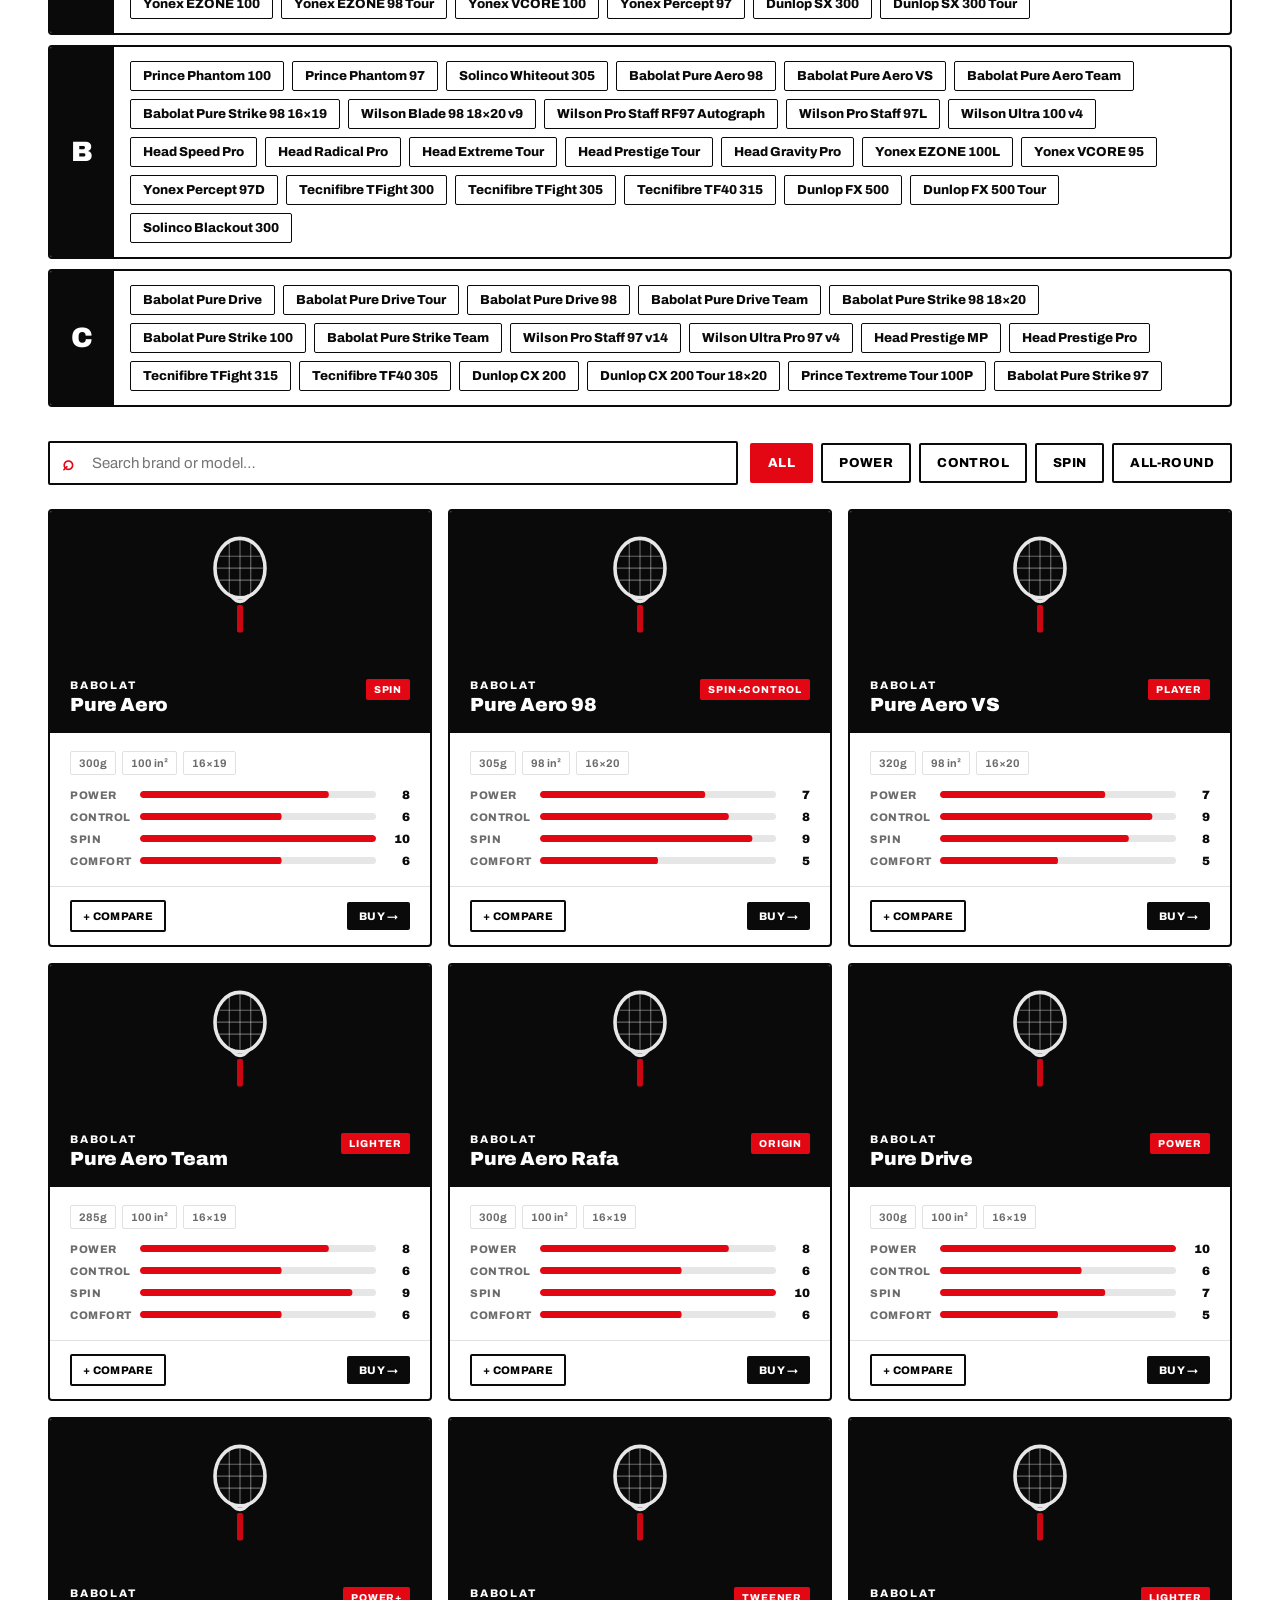
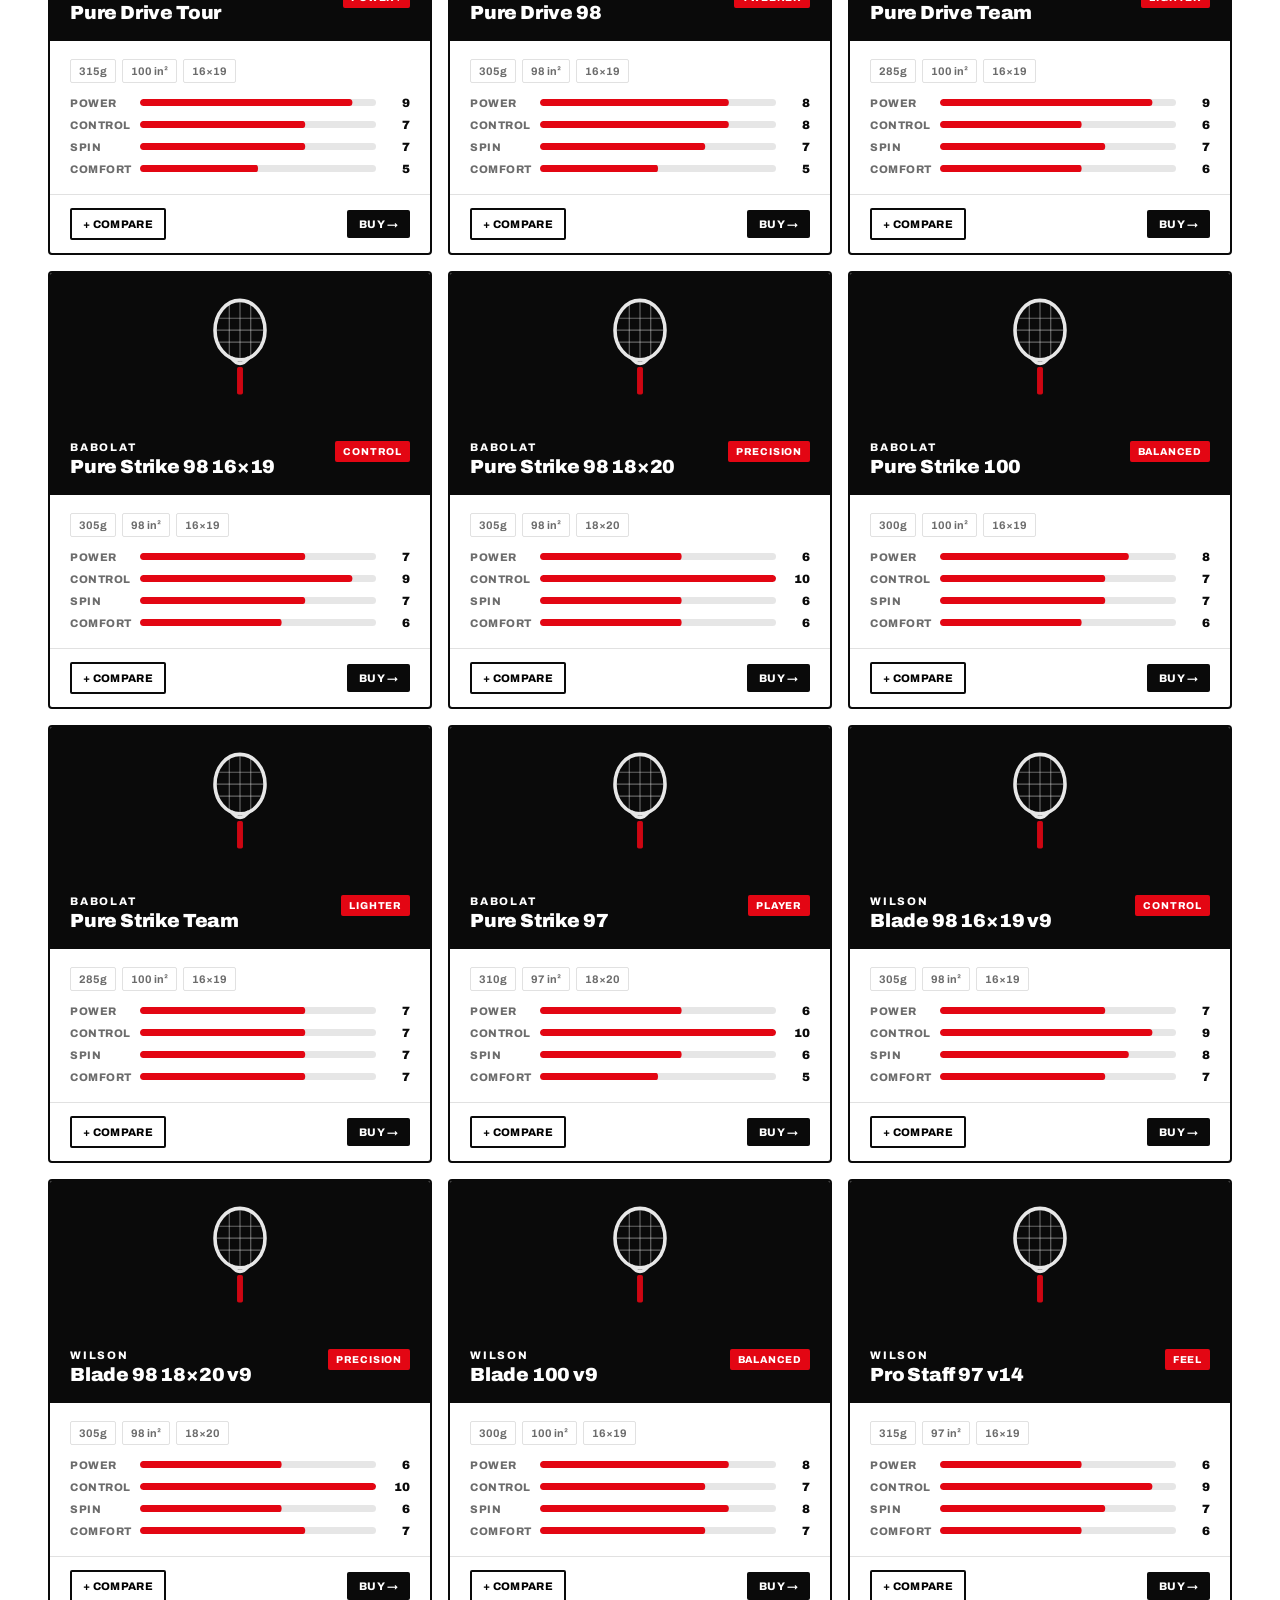
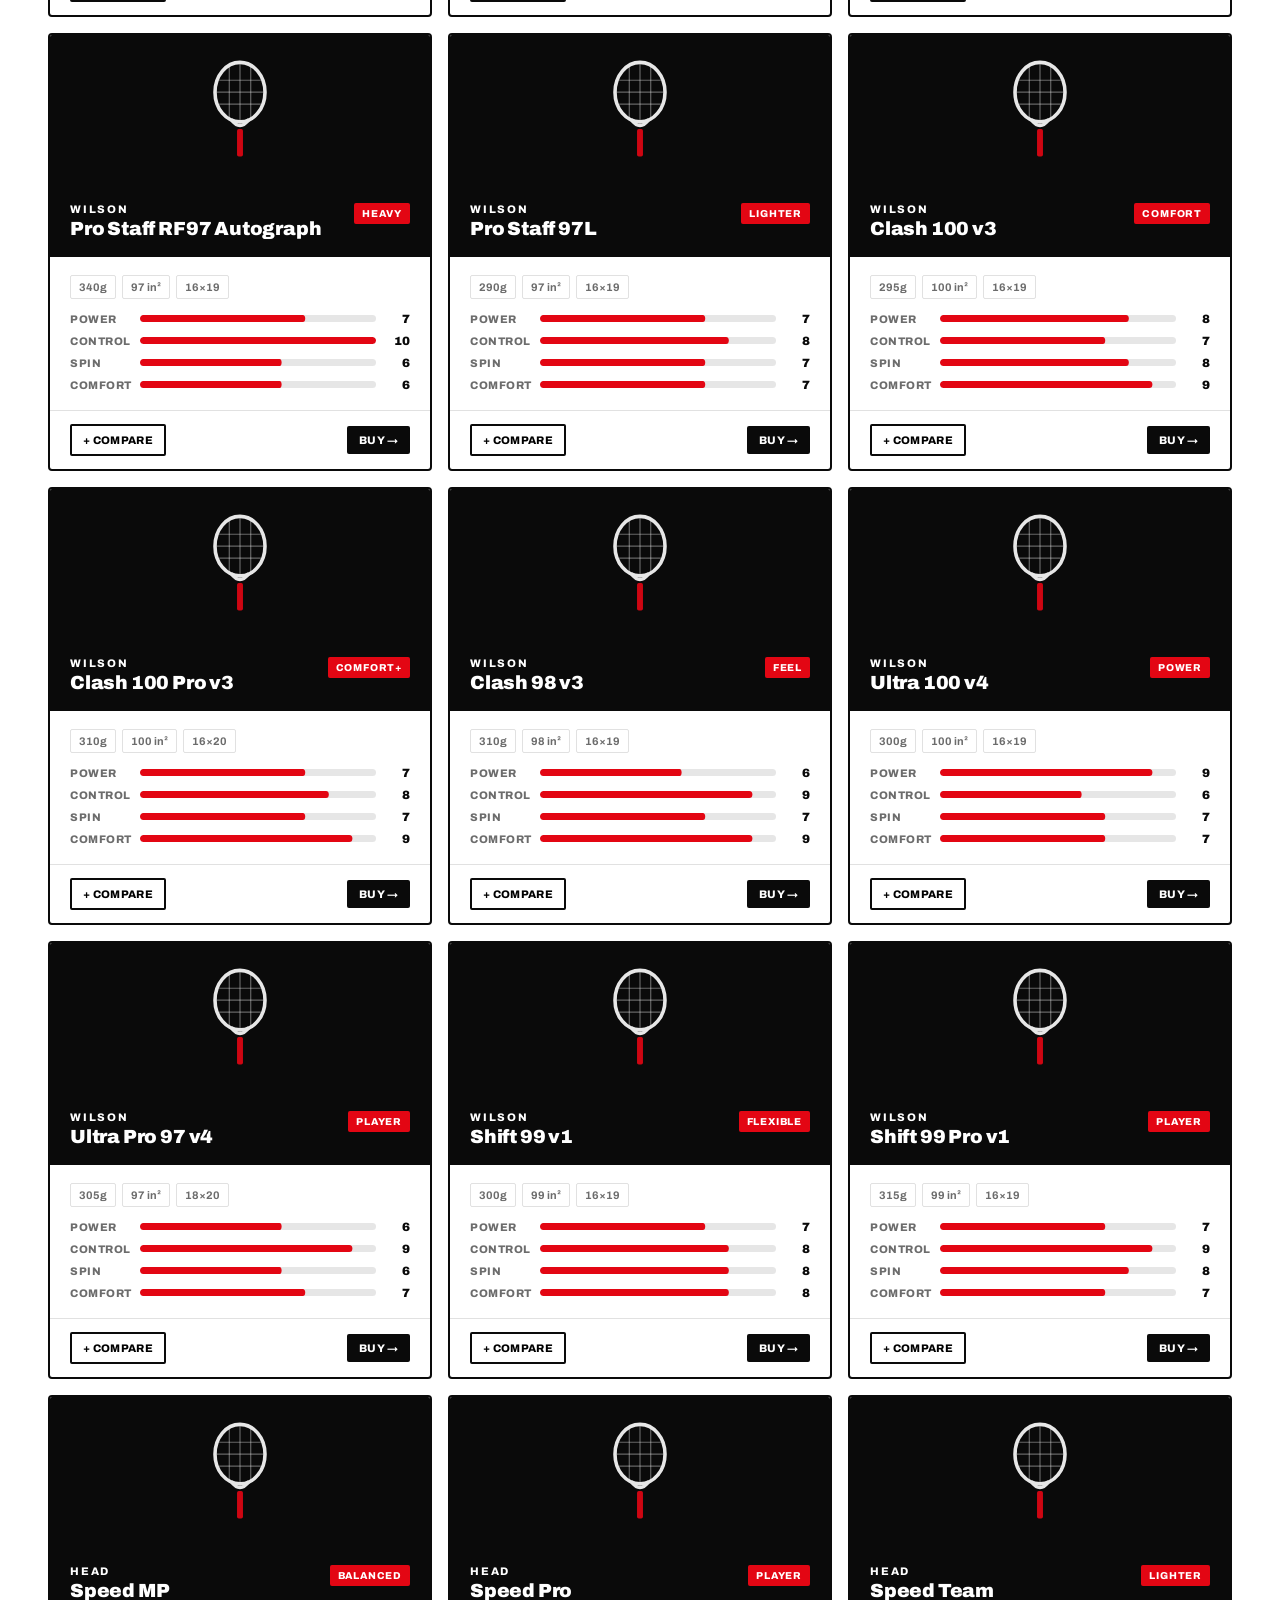
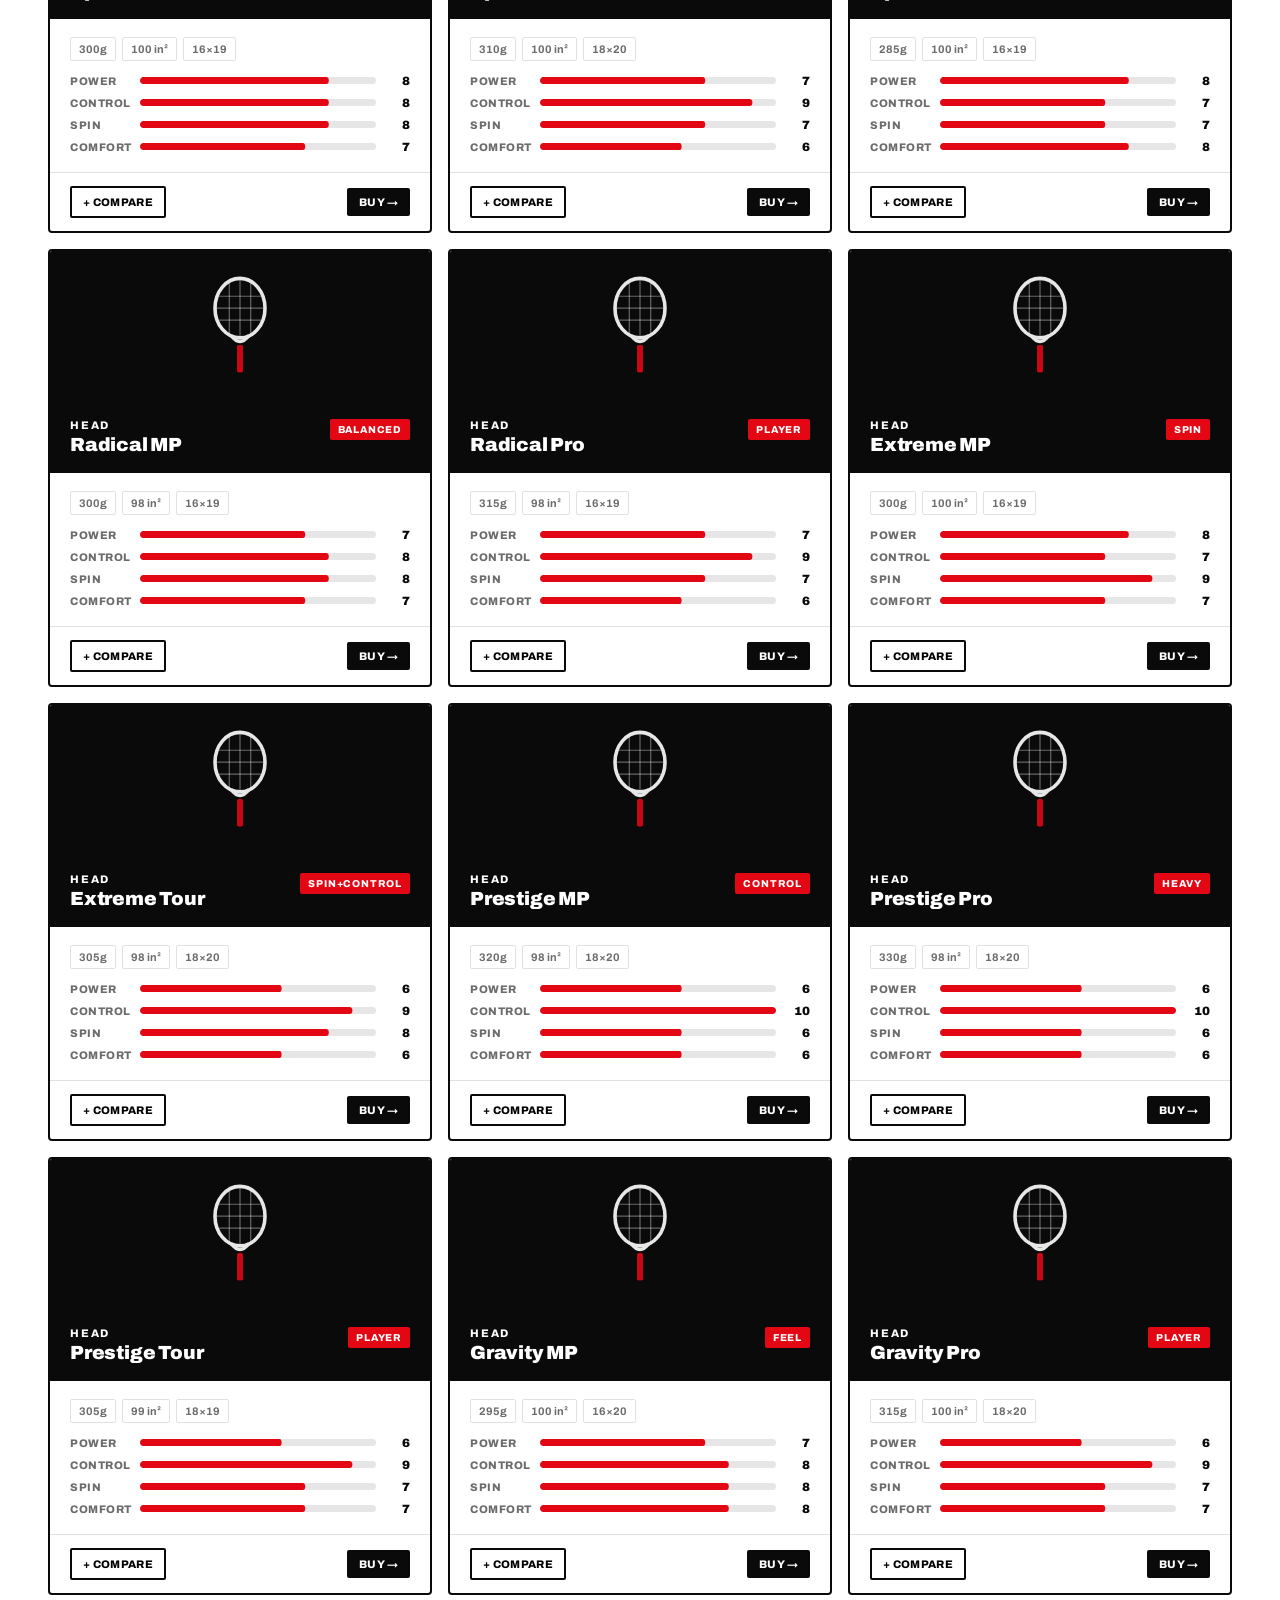
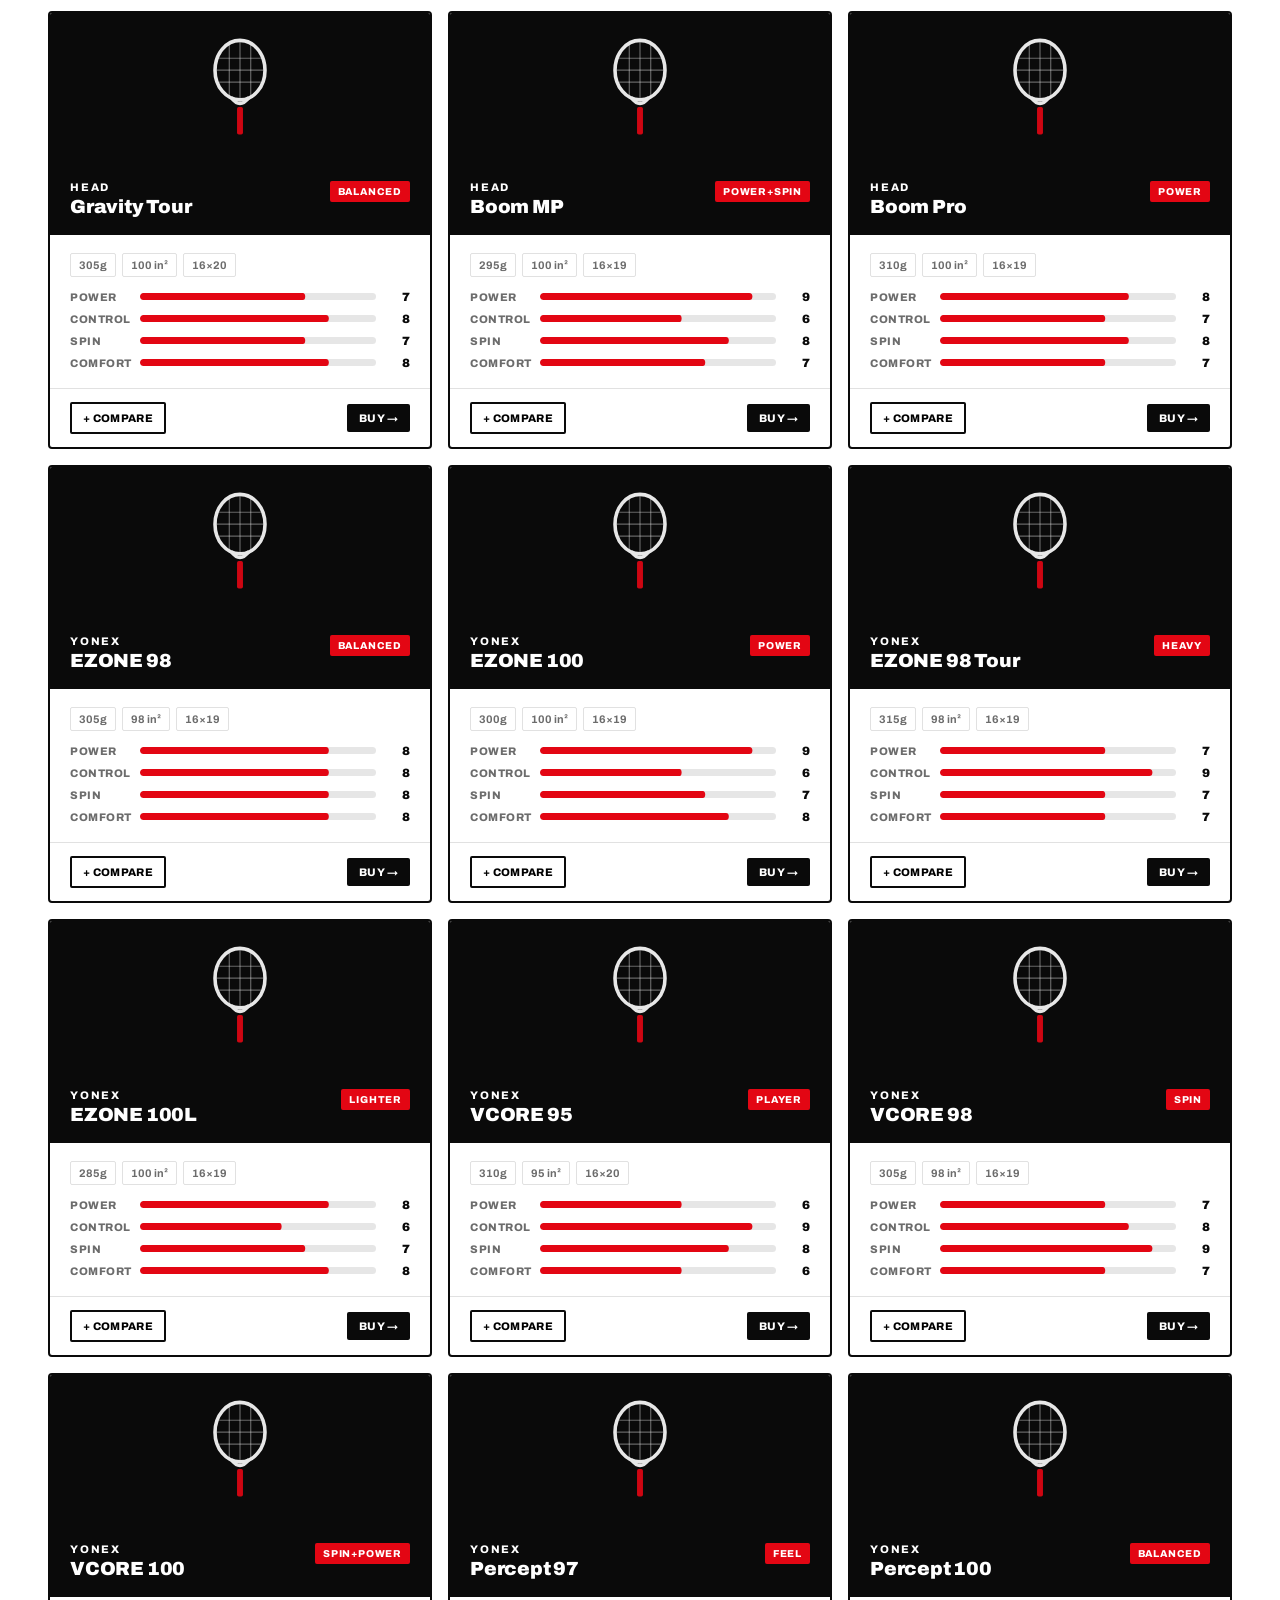
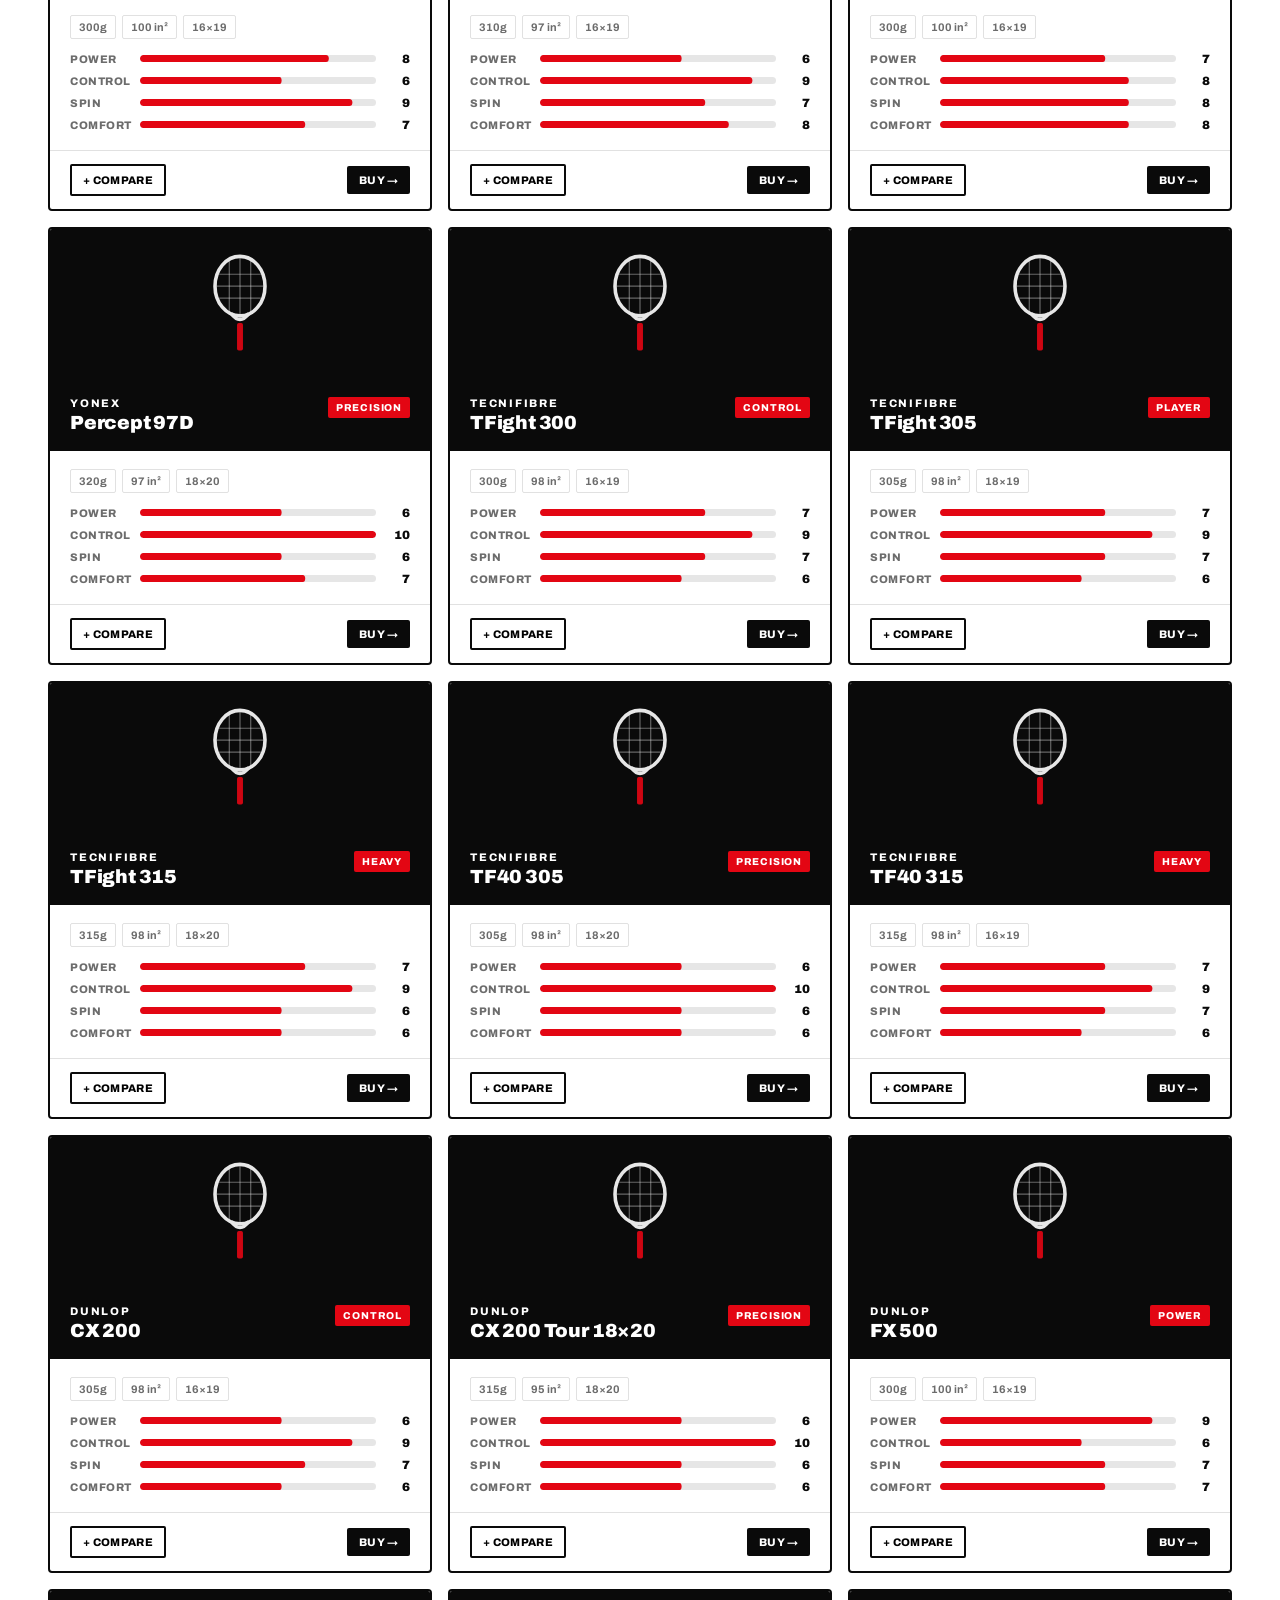
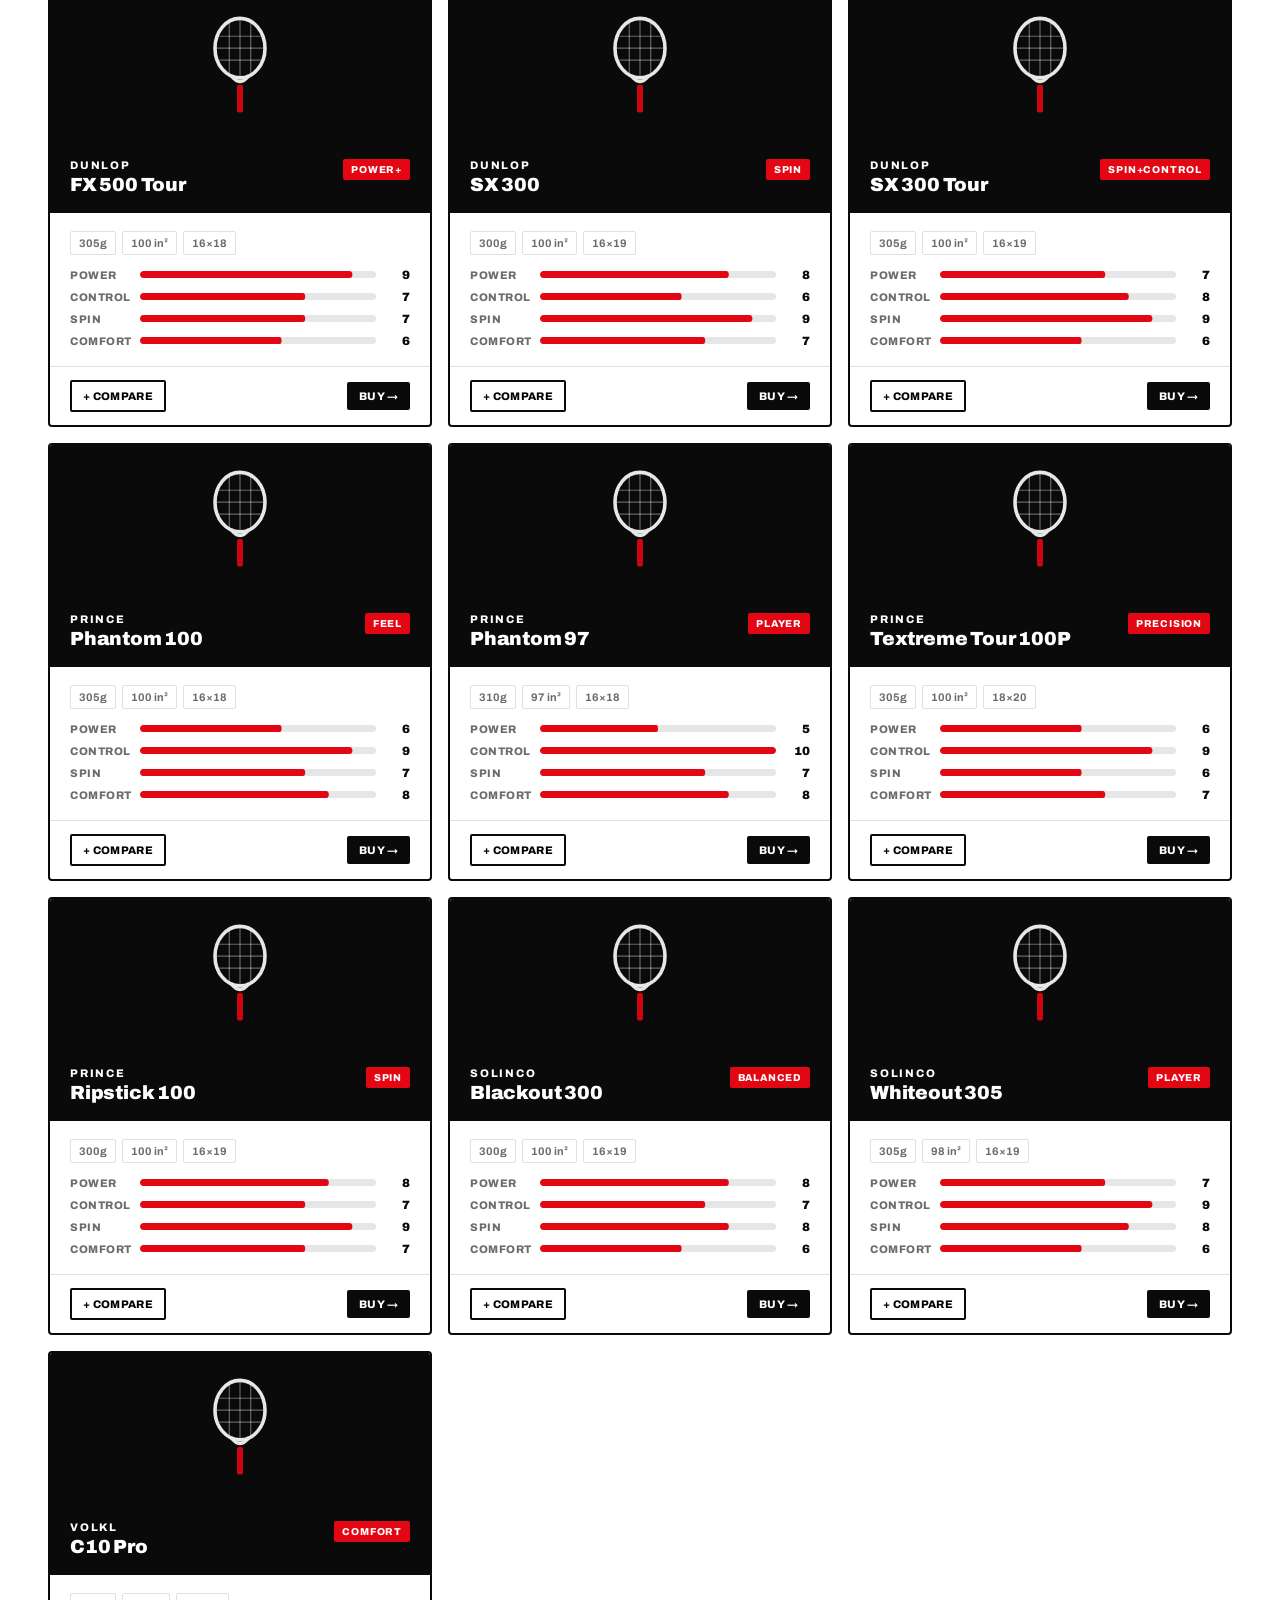
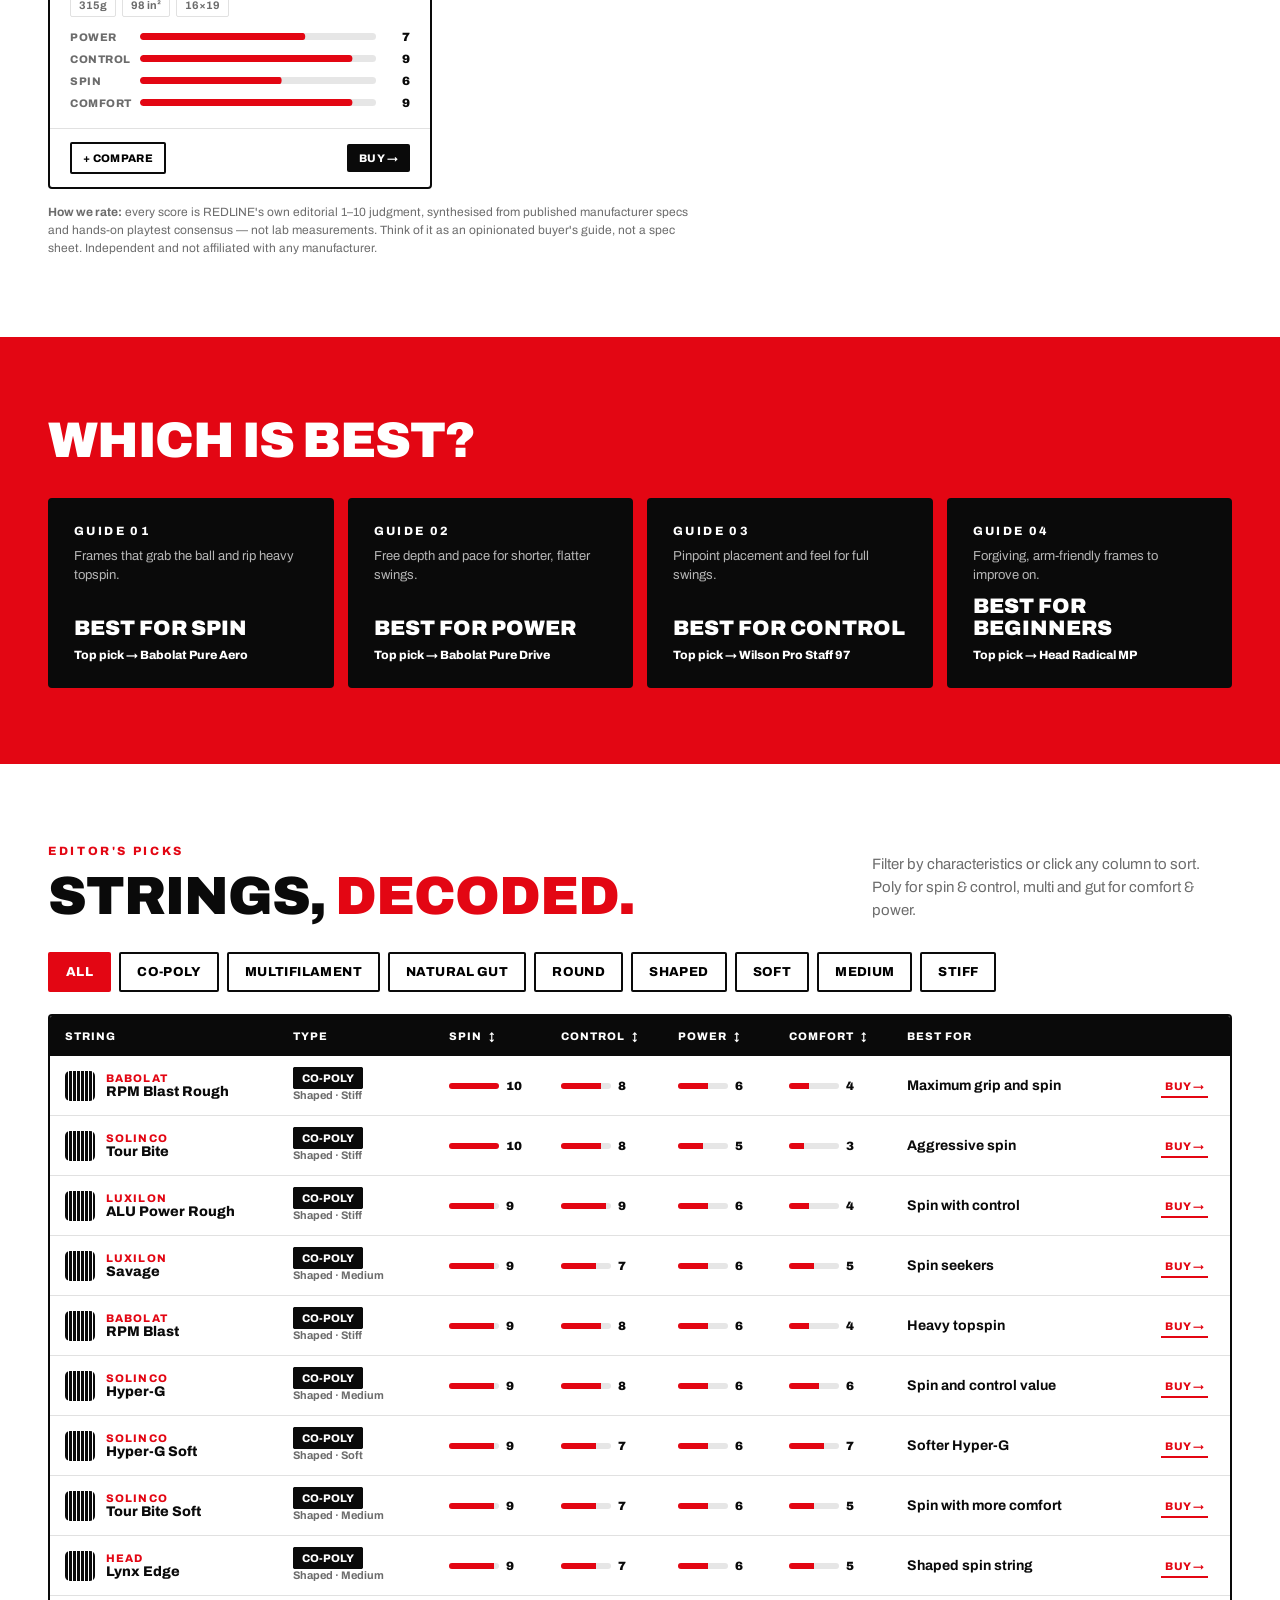
==== commit 01aa4fcb: "Expand catalogue to 70 rackets + 47 strings (real models); 4-tier racket list Co-Authored-By: Claude" ====
--- a/index.html
+++ b/index.html
@@ -422,46 +422,130 @@
   const buyLabel=item=>`Buy ${((item.brand?item.brand+" ":"")+item.name).trim()} at a European store (opens in new tab)`;
 
   const rackets=[
-    {brand:"Babolat",name:"Pure Aero",style:"spin",badge:"Spin",spec:["300g","100 in²","16×19"],power:8,control:6,spin:10,comfort:6,verdict:"The spin benchmark — aggressive topspin machine.",buy:EU.tp},
-    {brand:"Babolat",name:"Pure Drive",style:"power",badge:"Power",spec:["300g","100 in²","16×19"],power:10,control:6,spin:7,comfort:5,verdict:"Effortless pace and depth for compact swings.",buy:EU.tp},
-    {brand:"Babolat",name:"Pure Strike 98",style:"control",badge:"Control · Power",spec:["305g","98 in²","16×19"],power:7,control:9,spin:7,comfort:6,verdict:"Crisp precision with a punchy, connected feel.",buy:EU.tp},
-    {brand:"Babolat",name:"Pure Aero Rafa",style:"spin",badge:"Spin · Power",spec:["315g","100 in²","16×19"],power:9,control:6,spin:10,comfort:5,verdict:"Heavier, more plowing spin monster.",buy:EU.tp},
-    {brand:"Wilson",name:"Pro Staff 97 v14",style:"control",badge:"Control",spec:["315g","97 in²","16×19"],power:5,control:10,spin:6,comfort:6,verdict:"Pure feel and precision for full swings.",buy:EU.twe},
-    {brand:"Wilson",name:"Blade 98 v9",style:"control",badge:"Control · Feel",spec:["305g","98 in²","16×19"],power:6,control:9,spin:8,comfort:7,verdict:"Flexible, plush and razor-accurate.",buy:EU.twe},
-    {brand:"Wilson",name:"Clash 100 v3",style:"allround",badge:"Comfort · Power",spec:["295g","100 in²","16×19"],power:8,control:6,spin:7,comfort:10,verdict:"Uniquely flexible and easy on the arm.",buy:EU.twe},
-    {brand:"Wilson",name:"Ultra 100 v4",style:"power",badge:"Power",spec:["300g","100 in²","16×19"],power:9,control:6,spin:7,comfort:7,verdict:"Big, stable and forgiving pop.",buy:EU.twe},
-    {brand:"Head",name:"Speed MP",style:"allround",badge:"All-round",spec:["300g","100 in²","16×19"],power:7,control:8,spin:7,comfort:7,verdict:"Balanced do-everything modern frame.",buy:EU.tp},
-    {brand:"Head",name:"Radical MP",style:"allround",badge:"All-round",spec:["300g","98 in²","16×19"],power:7,control:8,spin:7,comfort:8,verdict:"Forgiving, comfortable and easy to improve on.",buy:EU.pro},
-    {brand:"Head",name:"Gravity MP",style:"control",badge:"Control · Spin",spec:["295g","100 in²","16×19"],power:6,control:9,spin:8,comfort:8,verdict:"Comfortable control with easy spin access.",buy:EU.tp},
-    {brand:"Head",name:"Extreme MP",style:"spin",badge:"Spin",spec:["300g","100 in²","16×19"],power:8,control:6,spin:9,comfort:6,verdict:"Spin-friendly with a lively, whippy feel.",buy:EU.tp},
-    {brand:"Head",name:"Boom MP",style:"allround",badge:"All-round",spec:["295g","100 in²","16×19"],power:8,control:7,spin:7,comfort:8,verdict:"Smooth, stable and easy to swing fast.",buy:EU.pro},
-    {brand:"Yonex",name:"EZONE 98",style:"power",badge:"Power · Comfort",spec:["305g","98 in²","16×19"],power:8,control:7,spin:7,comfort:9,verdict:"Pocketed feel with pace and comfort.",buy:EU.twe},
-    {brand:"Yonex",name:"VCORE 100",style:"spin",badge:"Spin",spec:["300g","100 in²","16×19"],power:7,control:7,spin:9,comfort:7,verdict:"Explosive spin with a lively response.",buy:EU.pro},
-    {brand:"Yonex",name:"Percept 97",style:"control",badge:"Control · Feel",spec:["310g","97 in²","16×19"],power:6,control:9,spin:7,comfort:8,verdict:"Flexible, arm-friendly modern control.",buy:EU.twe},
-    {brand:"Tecnifibre",name:"TFight 305",style:"control",badge:"Control",spec:["305g","98 in²","18×19"],power:7,control:9,spin:7,comfort:6,verdict:"Solid and connected — built for flat drivers.",buy:EU.pro},
-    {brand:"Tecnifibre",name:"Tempo 298",style:"allround",badge:"All-round",spec:["298g","100 in²","16×19"],power:8,control:7,spin:7,comfort:8,verdict:"Stable, comfortable women's-line all-rounder.",buy:EU.pro},
-    {brand:"Dunlop",name:"CX 200",style:"control",badge:"Control",spec:["305g","98 in²","16×19"],power:5,control:9,spin:7,comfort:6,verdict:"Crisp, precise player's frame with great feel.",buy:EU.twe},
-    {brand:"Dunlop",name:"FX 500",style:"power",badge:"Power · Spin",spec:["300g","100 in²","16×19"],power:9,control:6,spin:8,comfort:7,verdict:"Fast, powerful and spin-friendly.",buy:EU.twe},
-    {brand:"Prince",name:"Phantom 100",style:"control",badge:"Control · Feel",spec:["305g","100 in²","18×20"],power:5,control:9,spin:6,comfort:9,verdict:"Ultra-flexible, buttery touch and control.",buy:EU.pro},
-    {brand:"Babolat",name:"Pure Aero 98",style:"spin",badge:"Spin · Control",spec:["305g","98 in²","16×20"],power:7,control:8,spin:9,comfort:6,verdict:"Tighter, more controlled take on the Aero.",buy:EU.tp}
+{brand:"Babolat",name:"Pure Aero",style:"spin",badge:"Spin",spec:["300g","100 in²","16×19"],power:8,control:6,spin:10,comfort:6,verdict:"The topspin standard — heavy rotation and a lively response.",buy:EU.tp},
+{brand:"Babolat",name:"Pure Aero 98",style:"spin",badge:"Spin+Control",spec:["305g","98 in²","16×20"],power:7,control:8,spin:9,comfort:5,verdict:"Tighter, more precise take on the Aero for firmer hitters.",buy:EU.tp},
+{brand:"Babolat",name:"Pure Aero VS",style:"control",badge:"Player",spec:["320g","98 in²","16×20"],power:7,control:9,spin:8,comfort:5,verdict:"Heavy, flexible players' Aero built for control-first ball-strikers.",buy:EU.pro},
+{brand:"Babolat",name:"Pure Aero Team",style:"spin",badge:"Lighter",spec:["285g","100 in²","16×19"],power:8,control:6,spin:9,comfort:6,verdict:"Same spin brief in an easier-to-swing frame.",buy:EU.twe},
+{brand:"Babolat",name:"Pure Aero Rafa",style:"spin",badge:"Origin",spec:["300g","100 in²","16×19"],power:8,control:6,spin:10,comfort:6,verdict:"Nadal-flavoured Aero — spin and pop in equal measure.",buy:EU.tp},
+{brand:"Babolat",name:"Pure Drive",style:"power",badge:"Power",spec:["300g","100 in²","16×19"],power:10,control:6,spin:7,comfort:5,verdict:"The go-to power stick — explosive and forgiving.",buy:EU.tp},
+{brand:"Babolat",name:"Pure Drive Tour",style:"power",badge:"Power+",spec:["315g","100 in²","16×19"],power:9,control:7,spin:7,comfort:5,verdict:"Heavier Pure Drive for players who can drive the weight.",buy:EU.pro},
+{brand:"Babolat",name:"Pure Drive 98",style:"allround",badge:"Tweener",spec:["305g","98 in²","16×19"],power:8,control:8,spin:7,comfort:5,verdict:"Denser, more controlled Pure Drive with real bite.",buy:EU.twe},
+{brand:"Babolat",name:"Pure Drive Team",style:"power",badge:"Lighter",spec:["285g","100 in²","16×19"],power:9,control:6,spin:7,comfort:6,verdict:"Accessible power in a lighter swing.",buy:EU.twe},
+{brand:"Babolat",name:"Pure Strike 98 16×19",style:"control",badge:"Control",spec:["305g","98 in²","16×19"],power:7,control:9,spin:7,comfort:6,verdict:"Crisp, precise players' frame with a comfortable feel.",buy:EU.pro},
+{brand:"Babolat",name:"Pure Strike 98 18×20",style:"control",badge:"Precision",spec:["305g","98 in²","18×20"],power:6,control:10,spin:6,comfort:6,verdict:"The tightest Strike — flat, pinpoint, directional.",buy:EU.pro},
+{brand:"Babolat",name:"Pure Strike 100",style:"allround",badge:"Balanced",spec:["300g","100 in²","16×19"],power:8,control:7,spin:7,comfort:6,verdict:"Bigger-headed Strike blending pop with control.",buy:EU.twe},
+{brand:"Babolat",name:"Pure Strike Team",style:"allround",badge:"Lighter",spec:["285g","100 in²","16×19"],power:7,control:7,spin:7,comfort:7,verdict:"Easy-swinging entry to the Strike line.",buy:EU.twe},
+{brand:"Babolat",name:"Pure Strike 97",style:"control",badge:"Player",spec:["310g","97 in²","18×20"],power:6,control:10,spin:6,comfort:5,verdict:"Small, dense control frame for advanced ball-strikers.",buy:EU.pro},
+{brand:"Wilson",name:"Blade 98 16×19 v9",style:"control",badge:"Control",spec:["305g","98 in²","16×19"],power:7,control:9,spin:8,comfort:7,verdict:"Plush, flexible players' frame with modern spin access.",buy:EU.pro},
+{brand:"Wilson",name:"Blade 98 18×20 v9",style:"control",badge:"Precision",spec:["305g","98 in²","18×20"],power:6,control:10,spin:6,comfort:7,verdict:"The denser Blade — flatter, more directional control.",buy:EU.pro},
+{brand:"Wilson",name:"Blade 100 v9",style:"allround",badge:"Balanced",spec:["300g","100 in²","16×19"],power:8,control:7,spin:8,comfort:7,verdict:"Roomier, more forgiving Blade with a soft feel.",buy:EU.twe},
+{brand:"Wilson",name:"Pro Staff 97 v14",style:"control",badge:"Feel",spec:["315g","97 in²","16×19"],power:6,control:9,spin:7,comfort:6,verdict:"Classic thin-beam feel and connected control.",buy:EU.pro},
+{brand:"Wilson",name:"Pro Staff RF97 Autograph",style:"control",badge:"Heavy",spec:["340g","97 in²","16×19"],power:7,control:10,spin:6,comfort:6,verdict:"Federer's heavyweight — stability and precision for strong arms.",buy:EU.pro},
+{brand:"Wilson",name:"Pro Staff 97L",style:"allround",badge:"Lighter",spec:["290g","97 in²","16×19"],power:7,control:8,spin:7,comfort:7,verdict:"Pro Staff feel in a lighter, faster swing.",buy:EU.twe},
+{brand:"Wilson",name:"Clash 100 v3",style:"allround",badge:"Comfort",spec:["295g","100 in²","16×19"],power:8,control:7,spin:8,comfort:9,verdict:"Uniquely flexible and arm-friendly without going soft on spin.",buy:EU.twe},
+{brand:"Wilson",name:"Clash 100 Pro v3",style:"control",badge:"Comfort+",spec:["310g","100 in²","16×20"],power:7,control:8,spin:7,comfort:9,verdict:"Heavier, steadier Clash for comfort-seeking baseliners.",buy:EU.pro},
+{brand:"Wilson",name:"Clash 98 v3",style:"control",badge:"Feel",spec:["310g","98 in²","16×19"],power:6,control:9,spin:7,comfort:9,verdict:"The most controlled Clash — flexible and forgiving on the arm.",buy:EU.pro},
+{brand:"Wilson",name:"Ultra 100 v4",style:"power",badge:"Power",spec:["300g","100 in²","16×19"],power:9,control:6,spin:7,comfort:7,verdict:"Effortless free power with a stable, comfortable feel.",buy:EU.tp},
+{brand:"Wilson",name:"Ultra Pro 97 v4",style:"control",badge:"Player",spec:["305g","97 in²","18×20"],power:6,control:9,spin:6,comfort:7,verdict:"The players' Ultra — dense pattern, precise and clean.",buy:EU.pro},
+{brand:"Wilson",name:"Shift 99 v1",style:"allround",badge:"Flexible",spec:["300g","99 in²","16×19"],power:7,control:8,spin:8,comfort:8,verdict:"Whippy, flexible newcomer built for a snappy, spin-friendly swing.",buy:EU.twe},
+{brand:"Wilson",name:"Shift 99 Pro v1",style:"control",badge:"Player",spec:["315g","99 in²","16×19"],power:7,control:9,spin:8,comfort:7,verdict:"Heavier Shift with more plow-through and stability.",buy:EU.pro},
+{brand:"Head",name:"Speed MP",style:"allround",badge:"Balanced",spec:["300g","100 in²","16×19"],power:8,control:8,spin:8,comfort:7,verdict:"The all-court default — does everything competently.",buy:EU.tp},
+{brand:"Head",name:"Speed Pro",style:"control",badge:"Player",spec:["310g","100 in²","18×20"],power:7,control:9,spin:7,comfort:6,verdict:"Djokovic-line control frame with a dense, precise string bed.",buy:EU.pro},
+{brand:"Head",name:"Speed Team",style:"allround",badge:"Lighter",spec:["285g","100 in²","16×19"],power:8,control:7,spin:7,comfort:8,verdict:"Lighter, maneuverable take on the Speed.",buy:EU.twe},
+{brand:"Head",name:"Radical MP",style:"allround",badge:"Balanced",spec:["300g","98 in²","16×19"],power:7,control:8,spin:8,comfort:7,verdict:"Long-running all-rounder — clean, controlled, versatile.",buy:EU.twe},
+{brand:"Head",name:"Radical Pro",style:"control",badge:"Player",spec:["315g","98 in²","16×19"],power:7,control:9,spin:7,comfort:6,verdict:"Heavier Radical for stronger, control-minded hitters.",buy:EU.pro},
+{brand:"Head",name:"Extreme MP",style:"spin",badge:"Spin",spec:["300g","100 in²","16×19"],power:8,control:7,spin:9,comfort:7,verdict:"Head's spin frame — easy launch and heavy rotation.",buy:EU.tp},
+{brand:"Head",name:"Extreme Tour",style:"spin",badge:"Spin+Control",spec:["305g","98 in²","18×20"],power:6,control:9,spin:8,comfort:6,verdict:"Tighter, more controlled Extreme for the advanced spin player.",buy:EU.pro},
+{brand:"Head",name:"Prestige MP",style:"control",badge:"Control",spec:["320g","98 in²","18×20"],power:6,control:10,spin:6,comfort:6,verdict:"Storied control classic — dense, flat, exacting.",buy:EU.pro},
+{brand:"Head",name:"Prestige Pro",style:"control",badge:"Heavy",spec:["330g","98 in²","18×20"],power:6,control:10,spin:6,comfort:6,verdict:"The heavyweight Prestige — stability for powerful players.",buy:EU.pro},
+{brand:"Head",name:"Prestige Tour",style:"control",badge:"Player",spec:["305g","99 in²","18×19"],power:6,control:9,spin:7,comfort:7,verdict:"Slightly more forgiving Prestige with a touch more spin.",buy:EU.pro},
+{brand:"Head",name:"Gravity MP",style:"allround",badge:"Feel",spec:["295g","100 in²","16×20"],power:7,control:8,spin:8,comfort:8,verdict:"Comfortable, connected all-court frame with a big sweet spot.",buy:EU.twe},
+{brand:"Head",name:"Gravity Pro",style:"control",badge:"Player",spec:["315g","100 in²","18×20"],power:6,control:9,spin:7,comfort:7,verdict:"Zverev-line control with a plush, muted response.",buy:EU.pro},
+{brand:"Head",name:"Gravity Tour",style:"allround",badge:"Balanced",spec:["305g","100 in²","16×20"],power:7,control:8,spin:7,comfort:8,verdict:"Middle-weight Gravity balancing comfort and stability.",buy:EU.twe},
+{brand:"Head",name:"Boom MP",style:"power",badge:"Power+Spin",spec:["295g","100 in²","16×19"],power:9,control:6,spin:8,comfort:7,verdict:"Free power with a lively, spin-friendly string bed.",buy:EU.tp},
+{brand:"Head",name:"Boom Pro",style:"power",badge:"Power",spec:["310g","100 in²","16×19"],power:8,control:7,spin:8,comfort:7,verdict:"Heavier Boom for players who want power with more control.",buy:EU.pro},
+{brand:"Yonex",name:"EZONE 98",style:"allround",badge:"Balanced",spec:["305g","98 in²","16×19"],power:8,control:8,spin:8,comfort:8,verdict:"Smooth, comfortable all-rounder with a big feel.",buy:EU.tp},
+{brand:"Yonex",name:"EZONE 100",style:"power",badge:"Power",spec:["300g","100 in²","16×19"],power:9,control:6,spin:7,comfort:8,verdict:"Easy power and pocketing comfort — very forgiving.",buy:EU.tp},
+{brand:"Yonex",name:"EZONE 98 Tour",style:"control",badge:"Heavy",spec:["315g","98 in²","16×19"],power:7,control:9,spin:7,comfort:7,verdict:"Denser-feeling, heavier EZONE for advanced players.",buy:EU.pro},
+{brand:"Yonex",name:"EZONE 100L",style:"power",badge:"Lighter",spec:["285g","100 in²","16×19"],power:8,control:6,spin:7,comfort:8,verdict:"Lighter EZONE keeping the easy power and comfort.",buy:EU.twe},
+{brand:"Yonex",name:"VCORE 95",style:"control",badge:"Player",spec:["310g","95 in²","16×20"],power:6,control:9,spin:8,comfort:6,verdict:"Small, precise spin-and-control frame for strong arms.",buy:EU.pro},
+{brand:"Yonex",name:"VCORE 98",style:"spin",badge:"Spin",spec:["305g","98 in²","16×19"],power:7,control:8,spin:9,comfort:7,verdict:"Yonex's spin flagship — heavy, controllable rotation.",buy:EU.tp},
+{brand:"Yonex",name:"VCORE 100",style:"spin",badge:"Spin+Power",spec:["300g","100 in²","16×19"],power:8,control:6,spin:9,comfort:7,verdict:"More power and launch in the spin-oriented VCORE.",buy:EU.twe},
+{brand:"Yonex",name:"Percept 97",style:"control",badge:"Feel",spec:["310g","97 in²","16×19"],power:6,control:9,spin:7,comfort:8,verdict:"Flexible, feel-first players' frame for touch and control.",buy:EU.pro},
+{brand:"Yonex",name:"Percept 100",style:"allround",badge:"Balanced",spec:["300g","100 in²","16×19"],power:7,control:8,spin:8,comfort:8,verdict:"Comfortable, controlled all-court frame with soft feel.",buy:EU.twe},
+{brand:"Yonex",name:"Percept 97D",style:"control",badge:"Precision",spec:["320g","97 in²","18×20"],power:6,control:10,spin:6,comfort:7,verdict:"The dense, heavy Percept — flat and pinpoint.",buy:EU.pro},
+{brand:"Tecnifibre",name:"TFight 300",style:"control",badge:"Control",spec:["300g","98 in²","16×19"],power:7,control:9,spin:7,comfort:6,verdict:"Firm, precise players' frame with a solid, connected feel.",buy:EU.pro},
+{brand:"Tecnifibre",name:"TFight 305",style:"control",badge:"Player",spec:["305g","98 in²","18×19"],power:7,control:9,spin:7,comfort:6,verdict:"Medvedev-line control frame — stable and directional.",buy:EU.pro},
+{brand:"Tecnifibre",name:"TFight 315",style:"control",badge:"Heavy",spec:["315g","98 in²","18×20"],power:7,control:9,spin:6,comfort:6,verdict:"Heavier, denser TFight for advanced ball-strikers.",buy:EU.pro},
+{brand:"Tecnifibre",name:"TF40 305",style:"control",badge:"Precision",spec:["305g","98 in²","18×20"],power:6,control:10,spin:6,comfort:6,verdict:"Traditional control frame — dense pattern, clean feel.",buy:EU.pro},
+{brand:"Tecnifibre",name:"TF40 315",style:"control",badge:"Heavy",spec:["315g","98 in²","16×19"],power:7,control:9,spin:7,comfort:6,verdict:"More weight and a slightly opener pattern than the 305.",buy:EU.pro},
+{brand:"Dunlop",name:"CX 200",style:"control",badge:"Control",spec:["305g","98 in²","16×19"],power:6,control:9,spin:7,comfort:6,verdict:"Crisp, precise control frame with a firm response.",buy:EU.pro},
+{brand:"Dunlop",name:"CX 200 Tour 18×20",style:"control",badge:"Precision",spec:["315g","95 in²","18×20"],power:6,control:10,spin:6,comfort:6,verdict:"Small, dense, exacting — a purist's control stick.",buy:EU.pro},
+{brand:"Dunlop",name:"FX 500",style:"power",badge:"Power",spec:["300g","100 in²","16×19"],power:9,control:6,spin:7,comfort:7,verdict:"Punchy power frame with an aerodynamic swing.",buy:EU.tp},
+{brand:"Dunlop",name:"FX 500 Tour",style:"power",badge:"Power+",spec:["305g","100 in²","16×18"],power:9,control:7,spin:7,comfort:6,verdict:"Heavier FX with an open bed for more free power.",buy:EU.pro},
+{brand:"Dunlop",name:"SX 300",style:"spin",badge:"Spin",spec:["300g","100 in²","16×19"],power:8,control:6,spin:9,comfort:7,verdict:"Dunlop's spin frame — grippy, launchy, rotation-heavy.",buy:EU.tp},
+{brand:"Dunlop",name:"SX 300 Tour",style:"spin",badge:"Spin+Control",spec:["305g","100 in²","16×19"],power:7,control:8,spin:9,comfort:6,verdict:"Heavier SX with more control behind the spin.",buy:EU.pro},
+{brand:"Prince",name:"Phantom 100",style:"control",badge:"Feel",spec:["305g","100 in²","16×18"],power:6,control:9,spin:7,comfort:8,verdict:"Flexible, low-power feel frame for touch players.",buy:EU.pro},
+{brand:"Prince",name:"Phantom 97",style:"control",badge:"Player",spec:["310g","97 in²","16×18"],power:5,control:10,spin:7,comfort:8,verdict:"Very flexible, connected control for advanced hands.",buy:EU.pro},
+{brand:"Prince",name:"Textreme Tour 100P",style:"control",badge:"Precision",spec:["305g","100 in²","18×20"],power:6,control:9,spin:6,comfort:7,verdict:"Dense, controlled players' frame with a clean feel.",buy:EU.pro},
+{brand:"Prince",name:"Ripstick 100",style:"spin",badge:"Spin",spec:["300g","100 in²","16×19"],power:8,control:7,spin:9,comfort:7,verdict:"Prince's spin frame with a lively, grippy string bed.",buy:EU.twe},
+{brand:"Solinco",name:"Blackout 300",style:"allround",badge:"Balanced",spec:["300g","100 in²","16×19"],power:8,control:7,spin:8,comfort:6,verdict:"Fast-swinging all-rounder from a string-first brand.",buy:EU.twe},
+{brand:"Solinco",name:"Whiteout 305",style:"control",badge:"Player",spec:["305g","98 in²","16×19"],power:7,control:9,spin:8,comfort:6,verdict:"Firm, precise control frame with modern spin access.",buy:EU.pro},
+{brand:"Volkl",name:"C10 Pro",style:"control",badge:"Comfort",spec:["315g","98 in²","16×19"],power:7,control:9,spin:6,comfort:9,verdict:"Long-standing flexible classic — plush and arm-friendly.",buy:EU.pro}
   ];
 
   const strings=[
-    {brand:"Luxilon",name:"ALU Power",type:"poly",spin:8,control:9,power:6,comfort:4,best:"Control baseliners",buy:EU.twe},
-    {brand:"Babolat",name:"RPM Blast",type:"poly",spin:10,control:8,power:6,comfort:4,best:"Heavy topspin",buy:EU.tp},
-    {brand:"Solinco",name:"Hyper-G",type:"poly",spin:9,control:8,power:6,comfort:5,best:"Spin + control",buy:EU.twe},
-    {brand:"Solinco",name:"Tour Bite",type:"poly",spin:9,control:9,power:5,comfort:4,best:"Max spin & bite",buy:EU.twe},
-    {brand:"Luxilon",name:"4G",type:"poly",spin:7,control:9,power:6,comfort:5,best:"Tension keepers",buy:EU.tp},
-    {brand:"Head",name:"Lynx Tour",type:"poly",spin:8,control:8,power:6,comfort:5,best:"All-court control",buy:EU.tp},
-    {brand:"Yonex",name:"Poly Tour Pro",type:"poly",spin:7,control:8,power:7,comfort:6,best:"Comfortable poly",buy:EU.twe},
-    {brand:"Wilson",name:"NXT",type:"multi",spin:5,control:6,power:8,comfort:9,best:"Comfort & arm care",buy:EU.pro},
-    {brand:"Tecnifibre",name:"X-One Biphase",type:"multi",spin:5,control:6,power:9,comfort:9,best:"Power + touch",buy:EU.pro},
-    {brand:"Babolat",name:"VS Touch",type:"gut",spin:6,control:7,power:9,comfort:10,best:"Ultimate feel",buy:EU.tp},
-    {brand:"Wilson",name:"Natural Gut",type:"gut",spin:6,control:7,power:10,comfort:10,best:"Power & comfort",buy:EU.twe}
+{brand:"Luxilon",name:"ALU Power",type:"poly",shape:"Round",stiff:"Stiff",spin:8,control:9,power:6,comfort:4,best:"Control baseliners",buy:EU.twe},
+{brand:"Luxilon",name:"ALU Power Rough",type:"poly",shape:"Shaped",stiff:"Stiff",spin:9,control:9,power:6,comfort:4,best:"Spin with control",buy:EU.twe},
+{brand:"Luxilon",name:"ALU Power Soft",type:"poly",shape:"Round",stiff:"Medium",spin:8,control:8,power:6,comfort:6,best:"Slightly softer ALU feel",buy:EU.twe},
+{brand:"Luxilon",name:"4G",type:"poly",shape:"Round",stiff:"Stiff",spin:7,control:9,power:5,comfort:4,best:"Durability and tension hold",buy:EU.twe},
+{brand:"Luxilon",name:"4G Rough",type:"poly",shape:"Shaped",stiff:"Stiff",spin:8,control:9,power:5,comfort:4,best:"Durable string with grip",buy:EU.twe},
+{brand:"Luxilon",name:"Element",type:"poly",shape:"Round",stiff:"Soft",spin:7,control:7,power:7,comfort:7,best:"Arm-friendly poly players",buy:EU.pro},
+{brand:"Luxilon",name:"Adrenaline",type:"poly",shape:"Round",stiff:"Medium",spin:7,control:8,power:6,comfort:6,best:"All-round comfortable poly",buy:EU.pro},
+{brand:"Luxilon",name:"Savage",type:"poly",shape:"Shaped",stiff:"Medium",spin:9,control:7,power:6,comfort:5,best:"Spin seekers",buy:EU.pro},
+{brand:"Babolat",name:"RPM Blast",type:"poly",shape:"Shaped",stiff:"Stiff",spin:9,control:8,power:6,comfort:4,best:"Heavy topspin",buy:EU.tp},
+{brand:"Babolat",name:"RPM Blast Rough",type:"poly",shape:"Shaped",stiff:"Stiff",spin:10,control:8,power:6,comfort:4,best:"Maximum grip and spin",buy:EU.tp},
+{brand:"Babolat",name:"RPM Soft",type:"poly",shape:"Shaped",stiff:"Soft",spin:8,control:7,power:6,comfort:7,best:"Softer RPM feel",buy:EU.tp},
+{brand:"Babolat",name:"RPM Power",type:"poly",shape:"Round",stiff:"Medium",spin:8,control:7,power:8,comfort:6,best:"Spin with more pop",buy:EU.tp},
+{brand:"Babolat",name:"Pro Hurricane Tour",type:"poly",shape:"Round",stiff:"Stiff",spin:8,control:8,power:6,comfort:4,best:"Firm control poly",buy:EU.twe},
+{brand:"Babolat",name:"Xcel",type:"multi",shape:"Round",stiff:"Soft",spin:5,control:6,power:8,comfort:9,best:"Comfort and power",buy:EU.tp},
+{brand:"Babolat",name:"Origin",type:"poly",shape:"Round",stiff:"Medium",spin:6,control:7,power:7,comfort:7,best:"Softer poly all-rounder",buy:EU.pro},
+{brand:"Babolat",name:"VS Touch",type:"gut",shape:"Round",stiff:"Soft",spin:6,control:8,power:9,comfort:10,best:"Premium feel and power",buy:EU.tp},
+{brand:"Solinco",name:"Hyper-G",type:"poly",shape:"Shaped",stiff:"Medium",spin:9,control:8,power:6,comfort:6,best:"Spin and control value",buy:EU.pro},
+{brand:"Solinco",name:"Hyper-G Soft",type:"poly",shape:"Shaped",stiff:"Soft",spin:9,control:7,power:6,comfort:7,best:"Softer Hyper-G",buy:EU.pro},
+{brand:"Solinco",name:"Tour Bite",type:"poly",shape:"Shaped",stiff:"Stiff",spin:10,control:8,power:5,comfort:3,best:"Aggressive spin",buy:EU.pro},
+{brand:"Solinco",name:"Tour Bite Soft",type:"poly",shape:"Shaped",stiff:"Medium",spin:9,control:7,power:6,comfort:5,best:"Spin with more comfort",buy:EU.pro},
+{brand:"Solinco",name:"Confidential",type:"poly",shape:"Round",stiff:"Medium",spin:7,control:8,power:7,comfort:6,best:"Comfortable control poly",buy:EU.pro},
+{brand:"Head",name:"Lynx",type:"poly",shape:"Round",stiff:"Medium",spin:7,control:8,power:6,comfort:6,best:"All-round control",buy:EU.twe},
+{brand:"Head",name:"Lynx Tour",type:"poly",shape:"Shaped",stiff:"Medium",spin:8,control:8,power:6,comfort:6,best:"Control with grip",buy:EU.twe},
+{brand:"Head",name:"Lynx Edge",type:"poly",shape:"Shaped",stiff:"Medium",spin:9,control:7,power:6,comfort:5,best:"Shaped spin string",buy:EU.twe},
+{brand:"Head",name:"Hawk",type:"poly",shape:"Round",stiff:"Stiff",spin:7,control:9,power:5,comfort:4,best:"Firm control and durability",buy:EU.twe},
+{brand:"Head",name:"Hawk Touch",type:"poly",shape:"Round",stiff:"Soft",spin:7,control:8,power:6,comfort:7,best:"Softer control poly",buy:EU.twe},
+{brand:"Head",name:"Velocity MLT",type:"multi",shape:"Round",stiff:"Soft",spin:5,control:6,power:8,comfort:9,best:"Comfort players",buy:EU.pro},
+{brand:"Yonex",name:"Poly Tour Pro",type:"poly",shape:"Round",stiff:"Medium",spin:7,control:8,power:7,comfort:7,best:"Comfortable all-round poly",buy:EU.tp},
+{brand:"Yonex",name:"Poly Tour Strike",type:"poly",shape:"Round",stiff:"Stiff",spin:7,control:9,power:6,comfort:5,best:"Control and durability",buy:EU.tp},
+{brand:"Yonex",name:"Poly Tour Rev",type:"poly",shape:"Shaped",stiff:"Medium",spin:9,control:7,power:6,comfort:6,best:"Spin generation",buy:EU.tp},
+{brand:"Yonex",name:"Poly Tour Spin",type:"poly",shape:"Shaped",stiff:"Medium",spin:9,control:7,power:6,comfort:5,best:"Textured spin string",buy:EU.tp},
+{brand:"Yonex",name:"Rexis",type:"multi",shape:"Round",stiff:"Soft",spin:5,control:7,power:8,comfort:9,best:"Premium multifilament comfort",buy:EU.pro},
+{brand:"Wilson",name:"Revolve",type:"poly",shape:"Shaped",stiff:"Medium",spin:8,control:7,power:6,comfort:6,best:"Affordable spin poly",buy:EU.twe},
+{brand:"Wilson",name:"NXT",type:"multi",shape:"Round",stiff:"Soft",spin:5,control:6,power:8,comfort:9,best:"Classic comfort multi",buy:EU.twe},
+{brand:"Wilson",name:"Sensation",type:"multi",shape:"Round",stiff:"Soft",spin:5,control:6,power:7,comfort:9,best:"Value comfort string",buy:EU.twe},
+{brand:"Wilson",name:"Natural Gut",type:"gut",shape:"Round",stiff:"Soft",spin:6,control:8,power:9,comfort:10,best:"Ultimate comfort and feel",buy:EU.tp},
+{brand:"Wilson",name:"Champion's Choice",type:"gut",shape:"Round",stiff:"Medium",spin:8,control:9,power:8,comfort:8,best:"Gut/ALU hybrid setup",buy:EU.tp},
+{brand:"Tecnifibre",name:"Razor Code",type:"poly",shape:"Round",stiff:"Medium",spin:8,control:8,power:6,comfort:6,best:"Control with comfort",buy:EU.pro},
+{brand:"Tecnifibre",name:"Black Code",type:"poly",shape:"Shaped",stiff:"Medium",spin:8,control:8,power:6,comfort:6,best:"Spin and control blend",buy:EU.pro},
+{brand:"Tecnifibre",name:"Ice Code",type:"poly",shape:"Round",stiff:"Soft",spin:7,control:8,power:6,comfort:7,best:"Softer control poly",buy:EU.pro},
+{brand:"Tecnifibre",name:"Triax",type:"multi",shape:"Round",stiff:"Soft",spin:5,control:7,power:7,comfort:9,best:"Arm-friendly firmness",buy:EU.pro},
+{brand:"Tecnifibre",name:"X-One Biphase",type:"multi",shape:"Round",stiff:"Soft",spin:5,control:6,power:8,comfort:10,best:"Premium comfort multi",buy:EU.tp},
+{brand:"Kirschbaum",name:"Pro Line II",type:"poly",shape:"Round",stiff:"Medium",spin:7,control:8,power:6,comfort:6,best:"Reliable control poly",buy:EU.pro},
+{brand:"Kirschbaum",name:"Spiky Shark",type:"poly",shape:"Shaped",stiff:"Medium",spin:9,control:7,power:6,comfort:5,best:"Textured spin string",buy:EU.pro},
+{brand:"MSV",name:"Focus Hex",type:"poly",shape:"Shaped",stiff:"Medium",spin:9,control:8,power:6,comfort:6,best:"Value spin poly",buy:EU.pro},
+{brand:"Volkl",name:"Cyclone",type:"poly",shape:"Shaped",stiff:"Medium",spin:8,control:8,power:6,comfort:6,best:"Affordable spin and control",buy:EU.twe},
+{brand:"Signum Pro",name:"Poly Plasma",type:"poly",shape:"Round",stiff:"Medium",spin:7,control:8,power:6,comfort:6,best:"Control-oriented poly",buy:EU.pro}
   ];
   // string characteristics (shape + stiffness) for the finder/filter
   const strMeta={"ALU Power":["Round","Stiff"],"RPM Blast":["Shaped","Stiff"],"Hyper-G":["Shaped","Medium"],"Tour Bite":["Shaped","Stiff"],"4G":["Round","Stiff"],"Lynx Tour":["Shaped","Medium"],"Poly Tour Pro":["Round","Medium"],"NXT":["Round","Soft"],"X-One Biphase":["Round","Soft"],"VS Touch":["Round","Soft"],"Natural Gut":["Round","Soft"]};
-  strings.forEach(s=>{const m=strMeta[s.name]||["Round","Medium"];s.shape=m[0];s.stiff=m[1];});
+  strings.forEach(s=>{if(!s.shape)s.shape="Round";if(!s.stiff)s.stiff="Medium";});
 
   // ATP / WTA rankings — representative snapshot (rankings change weekly)
   const rankings={
@@ -767,12 +851,11 @@
   /* ---- RACQUET TIER LIST (by overall score) ---- */
   function renderRacketTiers(){
     const scored=rackets.map(r=>({r,o:(r.power+r.control+r.spin+r.comfort)/4})).sort((a,b)=>b.o-a.o);
-    const s=scored.slice(0,5),a=scored.slice(5,14),b=scored.slice(14);
-    const chip=({r})=>`<span class="ti">${r.brand} ${r.name}</span>`;
-    document.getElementById('racketTiers').innerHTML=
-      `<div class="tier s"><div class="tlab">S</div><div class="titems">${s.map(chip).join('')}</div></div>
-       <div class="tier"><div class="tlab">A</div><div class="titems">${a.map(chip).join('')}</div></div>
-       <div class="tier"><div class="tlab">B</div><div class="titems">${b.map(chip).join('')||'<span class="ti">—</span>'}</div></div>`;
+    const n=scored.length, chip=({r})=>`<span class="ti">${r.brand} ${r.name}</span>`;
+    const cuts=[['S',Math.max(5,Math.round(n*0.12))],['A',Math.round(n*0.4)],['B',Math.round(n*0.75)],['C',n]];
+    let start=0,html='';
+    cuts.forEach(([lab,end])=>{const seg=scored.slice(start,end);start=end;if(seg.length)html+=`<div class="tier ${lab==='S'?'s':''}"><div class="tlab">${lab}</div><div class="titems">${seg.map(chip).join('')}</div></div>`;});
+    document.getElementById('racketTiers').innerHTML=html;
   }
 
   /* ---- RANKINGS ---- */
